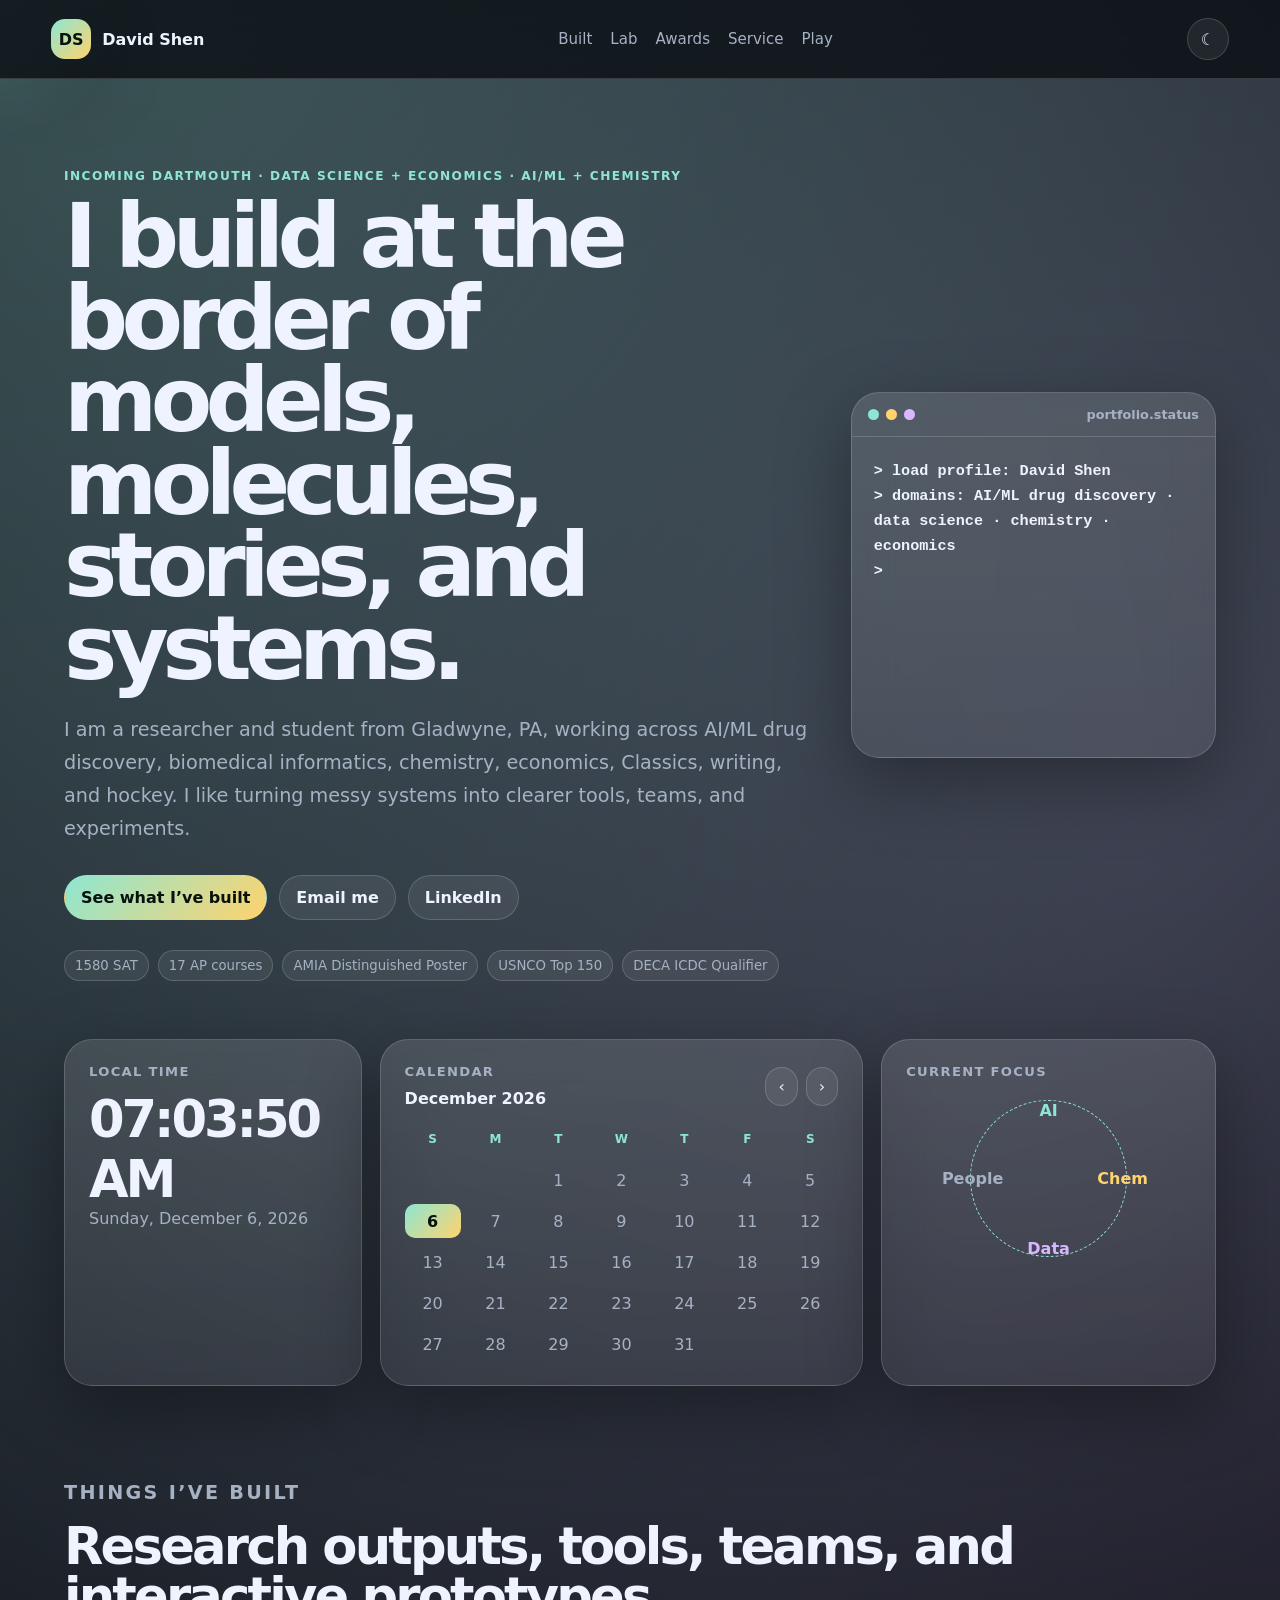
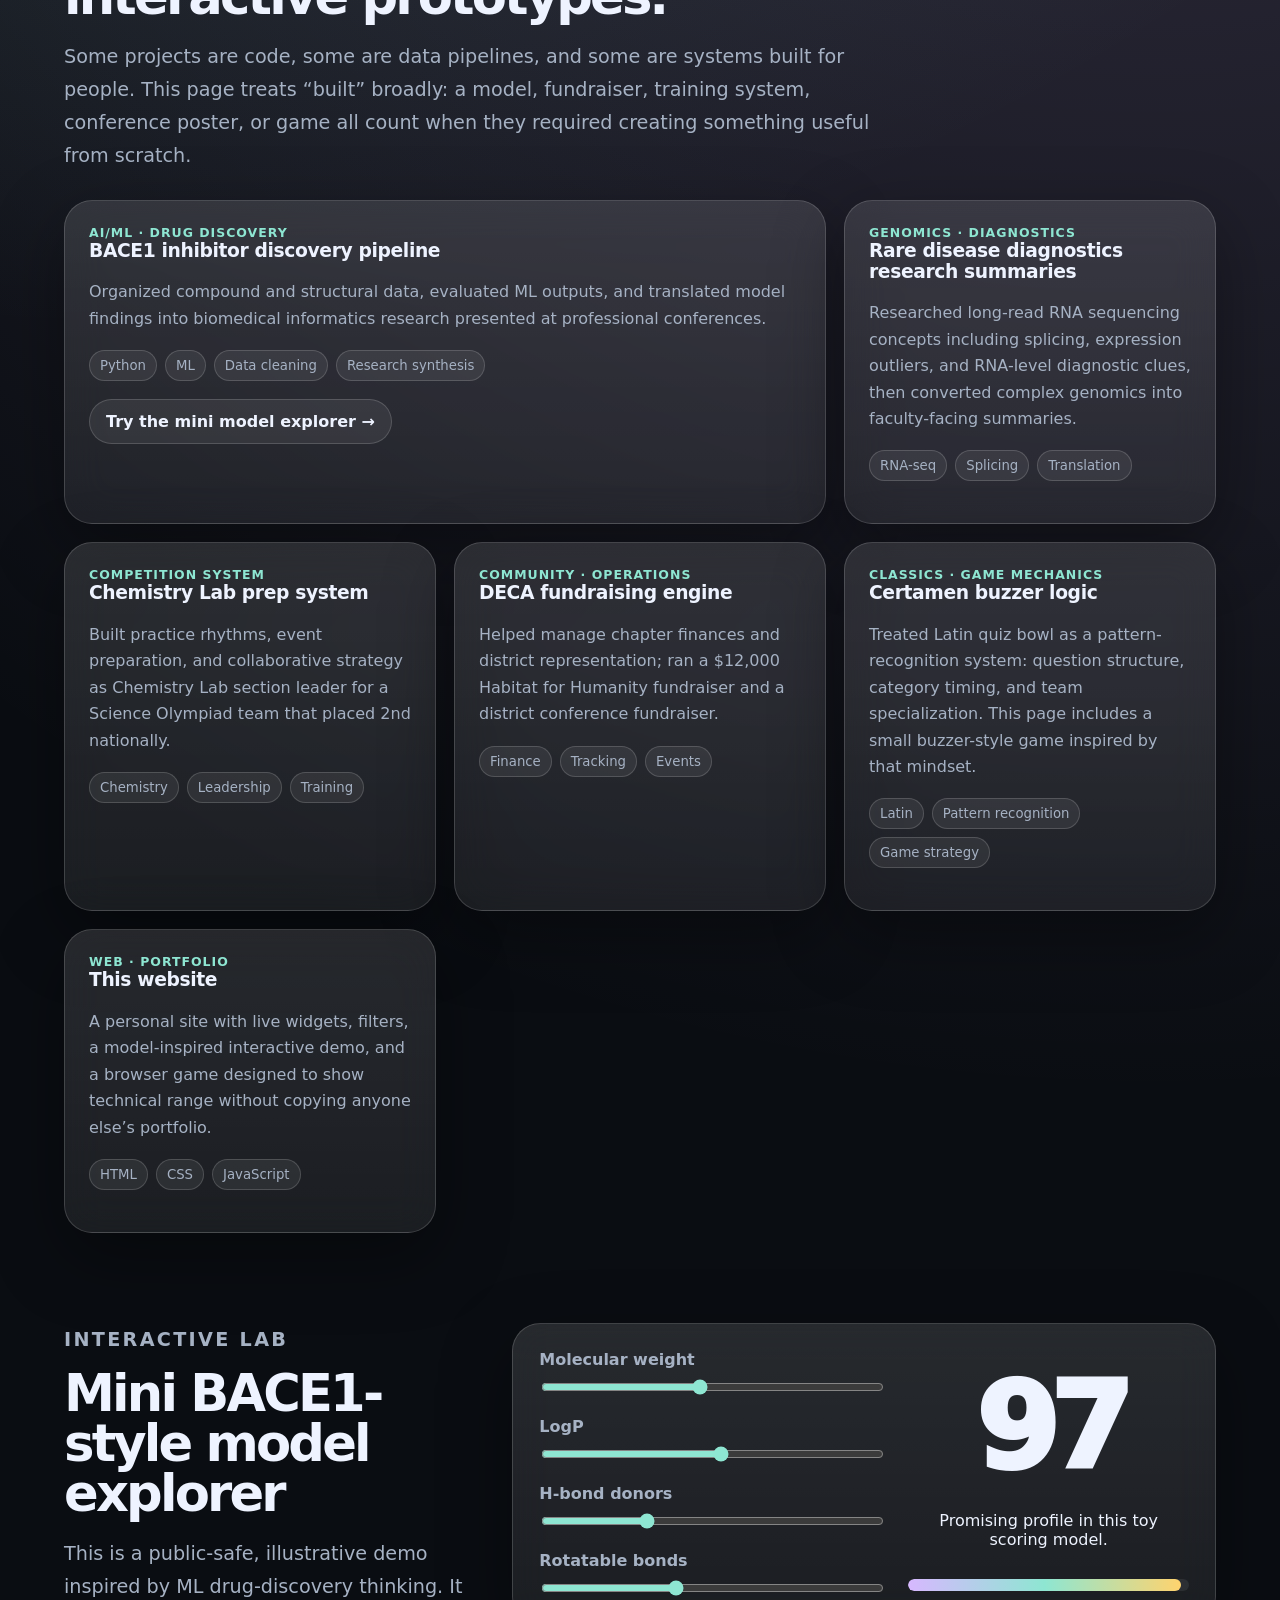
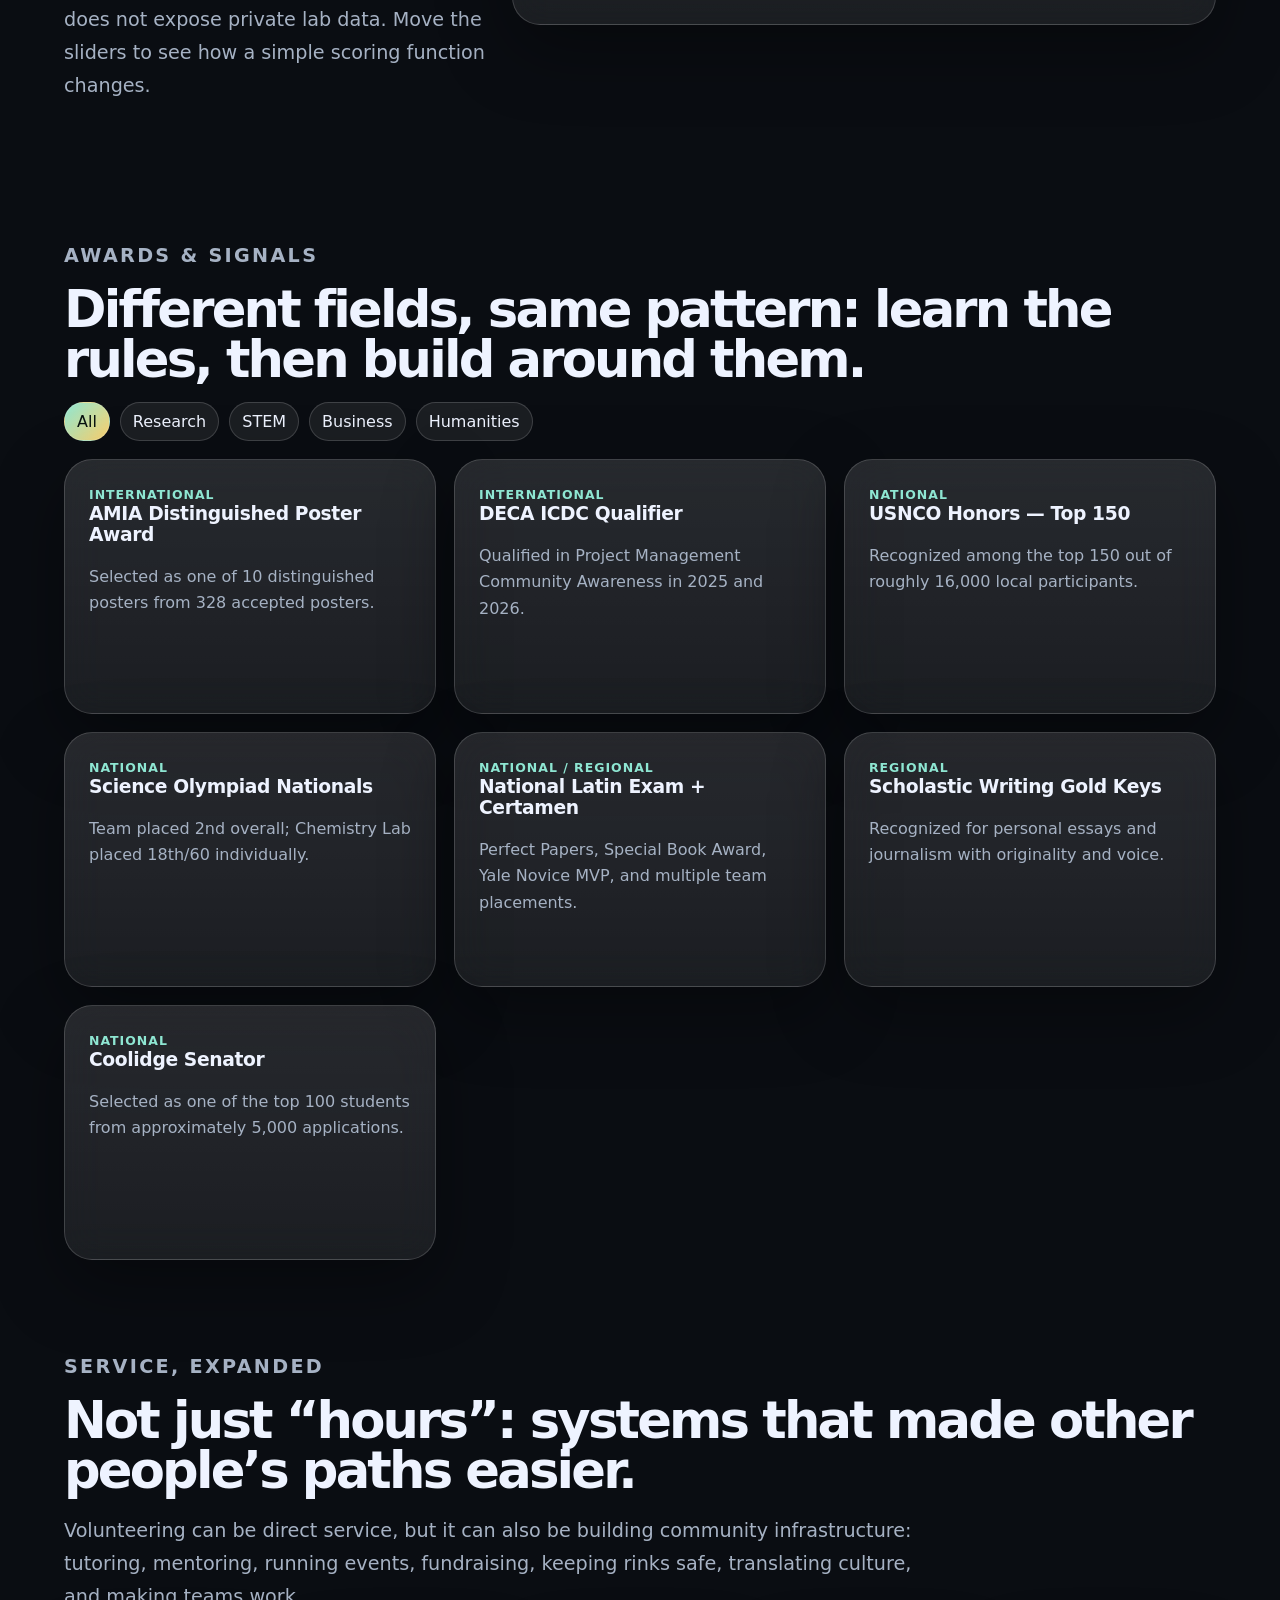
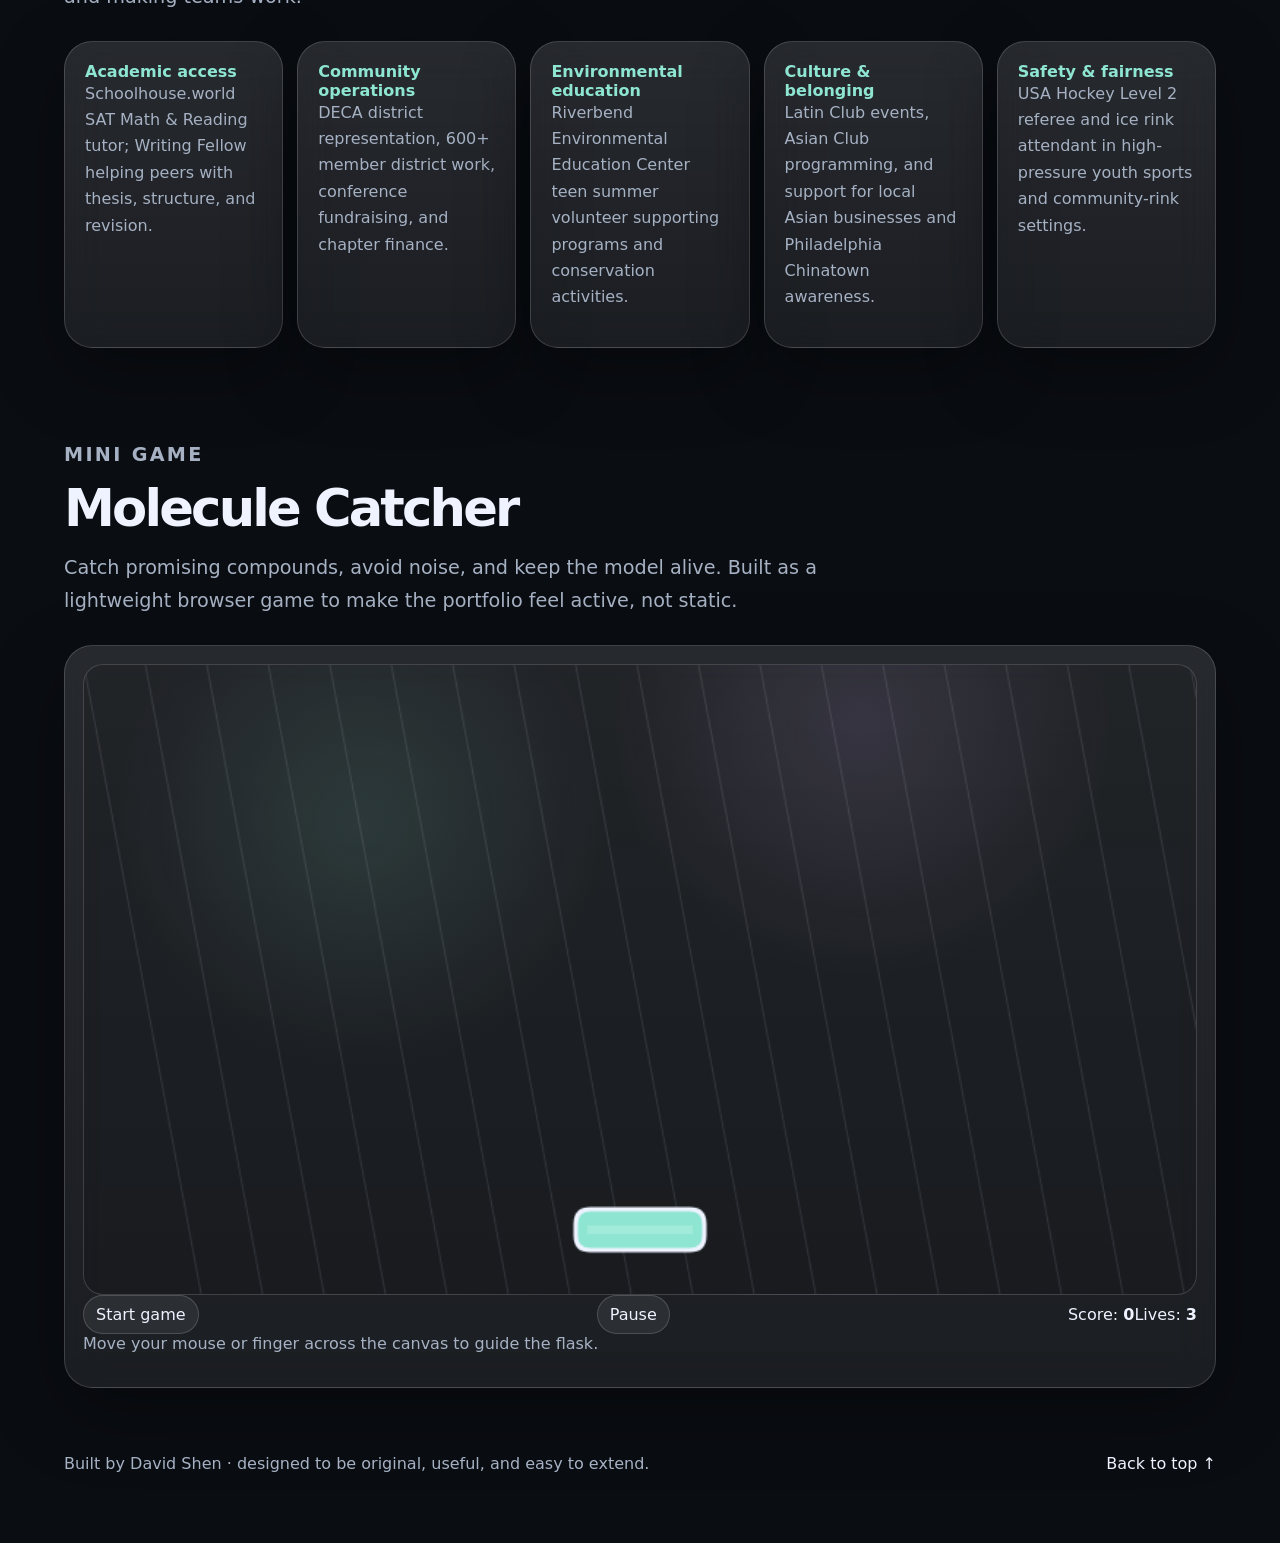
==== index.html @ d7d52bf0 "Add files via upload" ====
<!doctype html>
<html lang="en">
<head>
  <meta charset="utf-8" />
  <meta name="viewport" content="width=device-width, initial-scale=1" />
  <title>David Shen — Portfolio</title>
  <meta name="description" content="David Shen portfolio: AI/ML research, data science, economics, chemistry, Classics, service, and interactive coding demos." />
  <link rel="stylesheet" href="styles.css" />
</head>
<body>
  <div class="cursor-glow" aria-hidden="true"></div>
  <header class="site-header">
    <a class="brand" href="#top"><span class="brand-mark">DS</span><span>David Shen</span></a>
    <nav class="nav"><a href="#built">Built</a><a href="#lab">Lab</a><a href="#awards">Awards</a><a href="#service">Service</a><a href="#play">Play</a></nav>
    <button class="theme-toggle" type="button" aria-label="Toggle theme">☾</button>
  </header>

  <main id="top">
    <section class="hero">
      <div>
        <p class="eyebrow">Incoming Dartmouth · Data Science + Economics · AI/ML + Chemistry</p>
        <h1>I build at the border of models, molecules, stories, and systems.</h1>
        <p class="lede">I am a researcher and student from Gladwyne, PA, working across AI/ML drug discovery, biomedical informatics, chemistry, economics, Classics, writing, and hockey. I like turning messy systems into clearer tools, teams, and experiments.</p>
        <div class="hero-actions"><a class="button primary" href="#built">See what I’ve built</a><a class="button" href="mailto:david.k.shen.30@dartmouth.edu">Email me</a><a class="button" href="https://www.linkedin.com/in/david-shen-7abb48238/" target="_blank" rel="noreferrer">LinkedIn</a></div>
        <div class="signal-strip"><span>1580 SAT</span><span>17 AP courses</span><span>AMIA Distinguished Poster</span><span>USNCO Top 150</span><span>DECA ICDC Qualifier</span></div>
      </div>
      <aside class="command-card"><div class="terminal-top"><span></span><span></span><span></span><strong>portfolio.status</strong></div><pre id="terminalText"></pre></aside>
    </section>

    <section class="dashboard">
      <article class="widget"><div class="widget-label">Local time</div><div id="clock" class="clock">--:--:--</div><div id="dateLine" class="muted"></div></article>
      <article class="widget"><div class="widget-header"><div><div class="widget-label">Calendar</div><strong id="calendarMonth">Month</strong></div><div class="calendar-controls"><button type="button" id="prevMonth">‹</button><button type="button" id="nextMonth">›</button></div></div><div class="calendar-grid" id="calendarGrid"></div></article>
      <article class="widget"><div class="widget-label">Current focus</div><div class="focus-ring"><span>AI</span><span>Chem</span><span>Data</span><span>People</span></div></article>
    </section>

    <section id="built" class="section">
      <div class="section-heading"><p class="eyebrow">Things I’ve built</p><h2>Research outputs, tools, teams, and interactive prototypes.</h2><p>Some projects are code, some are data pipelines, and some are systems built for people. This page treats “built” broadly: a model, fundraiser, training system, conference poster, or game all count when they required creating something useful from scratch.</p></div>
      <div class="project-grid">
        <article class="project-card featured"><div class="project-type">AI/ML · Drug discovery</div><h3>BACE1 inhibitor discovery pipeline</h3><p>Organized compound and structural data, evaluated ML outputs, and translated model findings into biomedical informatics research presented at professional conferences.</p><div class="chips"><span>Python</span><span>ML</span><span>Data cleaning</span><span>Research synthesis</span></div><a href="#lab" class="card-link">Try the mini model explorer →</a></article>
        <article class="project-card"><div class="project-type">Genomics · Diagnostics</div><h3>Rare disease diagnostics research summaries</h3><p>Researched long-read RNA sequencing concepts including splicing, expression outliers, and RNA-level diagnostic clues, then converted complex genomics into faculty-facing summaries.</p><div class="chips"><span>RNA-seq</span><span>Splicing</span><span>Translation</span></div></article>
        <article class="project-card"><div class="project-type">Competition system</div><h3>Chemistry Lab prep system</h3><p>Built practice rhythms, event preparation, and collaborative strategy as Chemistry Lab section leader for a Science Olympiad team that placed 2nd nationally.</p><div class="chips"><span>Chemistry</span><span>Leadership</span><span>Training</span></div></article>
        <article class="project-card"><div class="project-type">Community · Operations</div><h3>DECA fundraising engine</h3><p>Helped manage chapter finances and district representation; ran a $12,000 Habitat for Humanity fundraiser and a district conference fundraiser.</p><div class="chips"><span>Finance</span><span>Tracking</span><span>Events</span></div></article>
        <article class="project-card"><div class="project-type">Classics · Game mechanics</div><h3>Certamen buzzer logic</h3><p>Treated Latin quiz bowl as a pattern-recognition system: question structure, category timing, and team specialization. This page includes a small buzzer-style game inspired by that mindset.</p><div class="chips"><span>Latin</span><span>Pattern recognition</span><span>Game strategy</span></div></article>
        <article class="project-card"><div class="project-type">Web · Portfolio</div><h3>This website</h3><p>A personal site with live widgets, filters, a model-inspired interactive demo, and a browser game designed to show technical range without copying anyone else’s portfolio.</p><div class="chips"><span>HTML</span><span>CSS</span><span>JavaScript</span></div></article>
      </div>
    </section>

    <section id="lab" class="section split">
      <div class="section-heading"><p class="eyebrow">Interactive lab</p><h2>Mini BACE1-style model explorer</h2><p>This is a public-safe, illustrative demo inspired by ML drug-discovery thinking. It does not expose private lab data. Move the sliders to see how a simple scoring function changes.</p></div>
      <div class="lab-card"><div class="sliders"><label>Molecular weight <input type="range" id="mw" min="200" max="700" value="430" /></label><label>LogP <input type="range" id="logp" min="-1" max="7" step="0.1" value="3.2" /></label><label>H-bond donors <input type="range" id="hbd" min="0" max="10" value="3" /></label><label>Rotatable bonds <input type="range" id="rot" min="0" max="18" value="7" /></label></div><div class="score-panel"><div class="score" id="drugScore">0</div><p id="scoreText">Adjust the sliders.</p><div class="bar"><span id="scoreBar"></span></div></div></div>
    </section>

    <section id="awards" class="section">
      <div class="section-heading compact"><p class="eyebrow">Awards & signals</p><h2>Different fields, same pattern: learn the rules, then build around them.</h2></div>
      <div class="filter-row"><button class="filter active" data-filter="all" type="button">All</button><button class="filter" data-filter="research" type="button">Research</button><button class="filter" data-filter="stem" type="button">STEM</button><button class="filter" data-filter="business" type="button">Business</button><button class="filter" data-filter="humanities" type="button">Humanities</button></div>
      <div class="award-grid" id="awardGrid">
        <article class="award" data-category="research"><span>International</span><h3>AMIA Distinguished Poster Award</h3><p>Selected as one of 10 distinguished posters from 328 accepted posters.</p></article>
        <article class="award" data-category="business"><span>International</span><h3>DECA ICDC Qualifier</h3><p>Qualified in Project Management Community Awareness in 2025 and 2026.</p></article>
        <article class="award" data-category="stem"><span>National</span><h3>USNCO Honors — Top 150</h3><p>Recognized among the top 150 out of roughly 16,000 local participants.</p></article>
        <article class="award" data-category="stem"><span>National</span><h3>Science Olympiad Nationals</h3><p>Team placed 2nd overall; Chemistry Lab placed 18th/60 individually.</p></article>
        <article class="award" data-category="humanities"><span>National / Regional</span><h3>National Latin Exam + Certamen</h3><p>Perfect Papers, Special Book Award, Yale Novice MVP, and multiple team placements.</p></article>
        <article class="award" data-category="humanities"><span>Regional</span><h3>Scholastic Writing Gold Keys</h3><p>Recognized for personal essays and journalism with originality and voice.</p></article>
        <article class="award" data-category="stem"><span>National</span><h3>Coolidge Senator</h3><p>Selected as one of the top 100 students from approximately 5,000 applications.</p></article>
      </div>
    </section>

    <section id="service" class="section service-section"><div class="section-heading"><p class="eyebrow">Service, expanded</p><h2>Not just “hours”: systems that made other people’s paths easier.</h2><p>Volunteering can be direct service, but it can also be building community infrastructure: tutoring, mentoring, running events, fundraising, keeping rinks safe, translating culture, and making teams work.</p></div><div class="service-map"><article><strong>Academic access</strong><p>Schoolhouse.world SAT Math & Reading tutor; Writing Fellow helping peers with thesis, structure, and revision.</p></article><article><strong>Community operations</strong><p>DECA district representation, 600+ member district work, conference fundraising, and chapter finance.</p></article><article><strong>Environmental education</strong><p>Riverbend Environmental Education Center teen summer volunteer supporting programs and conservation activities.</p></article><article><strong>Culture & belonging</strong><p>Latin Club events, Asian Club programming, and support for local Asian businesses and Philadelphia Chinatown awareness.</p></article><article><strong>Safety & fairness</strong><p>USA Hockey Level 2 referee and ice rink attendant in high-pressure youth sports and community-rink settings.</p></article></div></section>

    <section id="play" class="section game-section"><div class="section-heading"><p class="eyebrow">Mini game</p><h2>Molecule Catcher</h2><p>Catch promising compounds, avoid noise, and keep the model alive. Built as a lightweight browser game to make the portfolio feel active, not static.</p></div><div class="game-shell"><canvas id="gameCanvas" width="760" height="430"></canvas><div class="game-controls"><button id="startGame" type="button">Start game</button><button id="pauseGame" type="button">Pause</button><div class="game-stats"><span>Score: <strong id="gameScore">0</strong></span><span>Lives: <strong id="gameLives">3</strong></span></div></div><p class="muted">Move your mouse or finger across the canvas to guide the flask.</p></div></section>
  </main>
  <footer class="footer"><p>Built by David Shen · designed to be original, useful, and easy to extend.</p><a href="#top">Back to top ↑</a></footer>
  <script src="script.js"></script>
</body>
</html>
---- styles.css ----
*{box-sizing:border-box}:root{--bg:#0a0d12;--panel:rgba(255,255,255,.07);--panel-strong:rgba(255,255,255,.12);--text:#eef3ff;--muted:#a6b2c4;--line:rgba(255,255,255,.16);--accent:#8ee6d2;--accent-2:#d7b8ff;--accent-3:#ffd36e;--shadow:0 24px 70px rgba(0,0,0,.35);--radius:28px}:root.light{--bg:#f7f4ee;--panel:rgba(255,255,255,.74);--panel-strong:rgba(255,255,255,.92);--text:#141820;--muted:#526071;--line:rgba(20,24,32,.14);--accent:#007f72;--accent-2:#7340a8;--accent-3:#b87800;--shadow:0 22px 55px rgba(20,24,32,.13)}html{scroll-behavior:smooth}body{margin:0;font-family:Inter,ui-sans-serif,system-ui,-apple-system,BlinkMacSystemFont,"Segoe UI",sans-serif;color:var(--text);background:radial-gradient(circle at 10% 0%,rgba(142,230,210,.28),transparent 30%),radial-gradient(circle at 90% 12%,rgba(215,184,255,.22),transparent 34%),linear-gradient(180deg,var(--bg),var(--bg));min-height:100vh}a{color:inherit}.cursor-glow{position:fixed;width:280px;height:280px;pointer-events:none;border-radius:50%;background:radial-gradient(circle,rgba(142,230,210,.12),transparent 70%);transform:translate(-50%,-50%);z-index:0}.site-header{position:sticky;top:0;z-index:10;display:flex;align-items:center;gap:24px;justify-content:space-between;padding:18px clamp(18px,4vw,56px);background:color-mix(in srgb,var(--bg) 78%,transparent);backdrop-filter:blur(18px);border-bottom:1px solid var(--line)}.brand{display:inline-flex;align-items:center;gap:11px;text-decoration:none;font-weight:800}.brand-mark{display:grid;place-items:center;width:40px;height:40px;border-radius:14px;color:#07110f;background:linear-gradient(135deg,var(--accent),var(--accent-3));box-shadow:var(--shadow)}.nav{display:flex;gap:18px;flex-wrap:wrap;color:var(--muted);font-size:.94rem}.nav a{text-decoration:none}.nav a:hover{color:var(--text)}.theme-toggle,button{font:inherit}.theme-toggle{border:1px solid var(--line);color:var(--text);background:var(--panel);border-radius:999px;width:42px;height:42px;cursor:pointer}main,.footer{position:relative;z-index:1}.hero{display:grid;grid-template-columns:minmax(0,1.35fr) minmax(300px,.65fr);gap:28px;padding:clamp(46px,7vw,96px) clamp(18px,5vw,80px) 30px;align-items:center}.eyebrow{margin:0 0 12px;color:var(--accent);text-transform:uppercase;letter-spacing:.12em;font-size:.76rem;font-weight:800}h1,h2,h3,p{margin-top:0}h1{font-size:clamp(2.7rem,7vw,6.6rem);line-height:.92;letter-spacing:-.075em;max-width:980px;margin-bottom:24px}h2{font-size:clamp(2rem,4vw,4.25rem);line-height:.98;letter-spacing:-.055em;margin-bottom:18px}h3{letter-spacing:-.02em}.lede,.section-heading p{color:var(--muted);font-size:clamp(1rem,1.5vw,1.22rem);line-height:1.72;max-width:850px}.hero-actions{display:flex;flex-wrap:wrap;gap:12px;margin:30px 0}.button,.card-link{display:inline-flex;align-items:center;justify-content:center;border:1px solid var(--line);background:var(--panel);color:var(--text);text-decoration:none;padding:12px 16px;border-radius:999px;font-weight:750;transition:transform .2s ease,background .2s ease}.button:hover,.card-link:hover,.filter:hover,.calendar-controls button:hover,.game-controls button:hover{transform:translateY(-2px);background:var(--panel-strong)}.button.primary{color:#07110f;border-color:transparent;background:linear-gradient(135deg,var(--accent),var(--accent-3))}.signal-strip{display:flex;flex-wrap:wrap;gap:9px}.signal-strip span,.chips span{border:1px solid var(--line);background:var(--panel);color:var(--muted);padding:7px 10px;border-radius:999px;font-size:.83rem}.command-card,.widget,.project-card,.lab-card,.award,.service-map article,.game-shell{border:1px solid var(--line);background:linear-gradient(180deg,var(--panel-strong),var(--panel));box-shadow:var(--shadow);backdrop-filter:blur(20px);border-radius:var(--radius)}.command-card{overflow:hidden}.terminal-top{display:flex;align-items:center;gap:7px;padding:14px 16px;border-bottom:1px solid var(--line);color:var(--muted)}.terminal-top span{display:inline-block;width:11px;height:11px;border-radius:50%;background:var(--accent)}.terminal-top span:nth-child(2){background:var(--accent-3)}.terminal-top span:nth-child(3){background:var(--accent-2)}.terminal-top strong{margin-left:auto;font-size:.8rem}#terminalText{min-height:320px;margin:0;padding:22px;white-space:pre-wrap;color:var(--text);font:600 .95rem/1.65 ui-monospace,SFMono-Regular,Menlo,Monaco,Consolas,monospace}.dashboard,.section{padding:28px clamp(18px,5vw,80px)}.dashboard{display:grid;grid-template-columns:.8fr 1.3fr .9fr;gap:18px}.widget{padding:24px}.widget-label{color:var(--muted);font-size:.82rem;text-transform:uppercase;letter-spacing:.1em;font-weight:800;margin-bottom:10px}.clock{font-size:clamp(2rem,4vw,4rem);letter-spacing:-.06em;font-weight:900}.muted{color:var(--muted)}.widget-header,.game-controls{display:flex;align-items:center;justify-content:space-between;gap:16px}.calendar-controls{display:flex;gap:8px}.calendar-controls button,.filter,.game-controls button{border:1px solid var(--line);background:var(--panel);color:var(--text);cursor:pointer;border-radius:999px;padding:9px 12px;transition:transform .2s ease,background .2s ease}.calendar-grid{margin-top:14px;display:grid;grid-template-columns:repeat(7,1fr);gap:7px}.calendar-grid div{min-height:34px;border-radius:10px;display:grid;place-items:center;color:var(--muted)}.calendar-grid .dow{color:var(--accent);font-weight:800;font-size:.75rem}.calendar-grid .today{color:#07110f;background:linear-gradient(135deg,var(--accent),var(--accent-3));font-weight:900}.focus-ring{display:grid;place-items:center;min-height:178px;position:relative;isolation:isolate}.focus-ring:before{content:"";position:absolute;width:155px;height:155px;border-radius:50%;border:1px dashed var(--accent);animation:spin 18s linear infinite}.focus-ring span{position:absolute;font-weight:900}.focus-ring span:nth-child(1){transform:translateY(-68px);color:var(--accent)}.focus-ring span:nth-child(2){transform:translateX(74px);color:var(--accent-3)}.focus-ring span:nth-child(3){transform:translateY(70px);color:var(--accent-2)}.focus-ring span:nth-child(4){transform:translateX(-76px);color:var(--muted)}@keyframes spin{to{transform:rotate(360deg)}}.section{margin-top:34px}.section-heading{margin-bottom:28px}.section-heading.compact{margin-bottom:18px}.project-grid,.award-grid{display:grid;grid-template-columns:repeat(3,minmax(0,1fr));gap:18px}.project-card,.award{padding:24px;min-height:255px}.project-card.featured{grid-column:span 2}.project-type,.award span{color:var(--accent);font-weight:850;font-size:.78rem;letter-spacing:.08em;text-transform:uppercase}.project-card p,.award p,.service-map p{color:var(--muted);line-height:1.65}.chips{display:flex;gap:8px;flex-wrap:wrap;margin:18px 0}.split{display:grid;grid-template-columns:.75fr 1.25fr;gap:26px;align-items:start}.lab-card{padding:26px;display:grid;grid-template-columns:1.1fr .9fr;gap:26px}.sliders{display:grid;gap:20px}.sliders label{color:var(--muted);display:grid;gap:8px;font-weight:700}input[type=range]{width:100%;accent-color:var(--accent)}.score-panel{display:grid;align-content:center;gap:14px;text-align:center}.score{font-size:clamp(4rem,10vw,7.5rem);font-weight:950;letter-spacing:-.08em}.bar{height:12px;border-radius:999px;background:var(--panel);overflow:hidden}.bar span{display:block;height:100%;width:0;border-radius:inherit;background:linear-gradient(90deg,var(--accent-2),var(--accent),var(--accent-3));transition:width .3s ease}.filter-row{display:flex;flex-wrap:wrap;gap:10px;margin-bottom:18px}.filter.active{color:#07110f;background:linear-gradient(135deg,var(--accent),var(--accent-3))}.service-map{display:grid;grid-template-columns:repeat(5,minmax(0,1fr));gap:14px}.service-map article{padding:20px}.service-map strong{color:var(--accent)}.game-shell{padding:18px;overflow:hidden}canvas{width:100%;max-width:100%;background:radial-gradient(circle at 25% 25%,rgba(142,230,210,.12),transparent 26%),radial-gradient(circle at 70% 10%,rgba(215,184,255,.12),transparent 26%),rgba(0,0,0,.13);border:1px solid var(--line);border-radius:20px;display:block}.footer{display:flex;justify-content:space-between;gap:20px;padding:38px clamp(18px,5vw,80px) 54px;color:var(--muted)}.footer a{color:var(--text);text-decoration:none}@media (max-width:980px){.hero,.dashboard,.split,.lab-card{grid-template-columns:1fr}.project-grid,.award-grid,.service-map{grid-template-columns:repeat(2,minmax(0,1fr))}.project-card.featured{grid-column:span 1}}@media (max-width:680px){.site-header{align-items:flex-start;flex-direction:column}.nav{gap:12px}.project-grid,.award-grid,.service-map{grid-template-columns:1fr}.footer{flex-direction:column}}
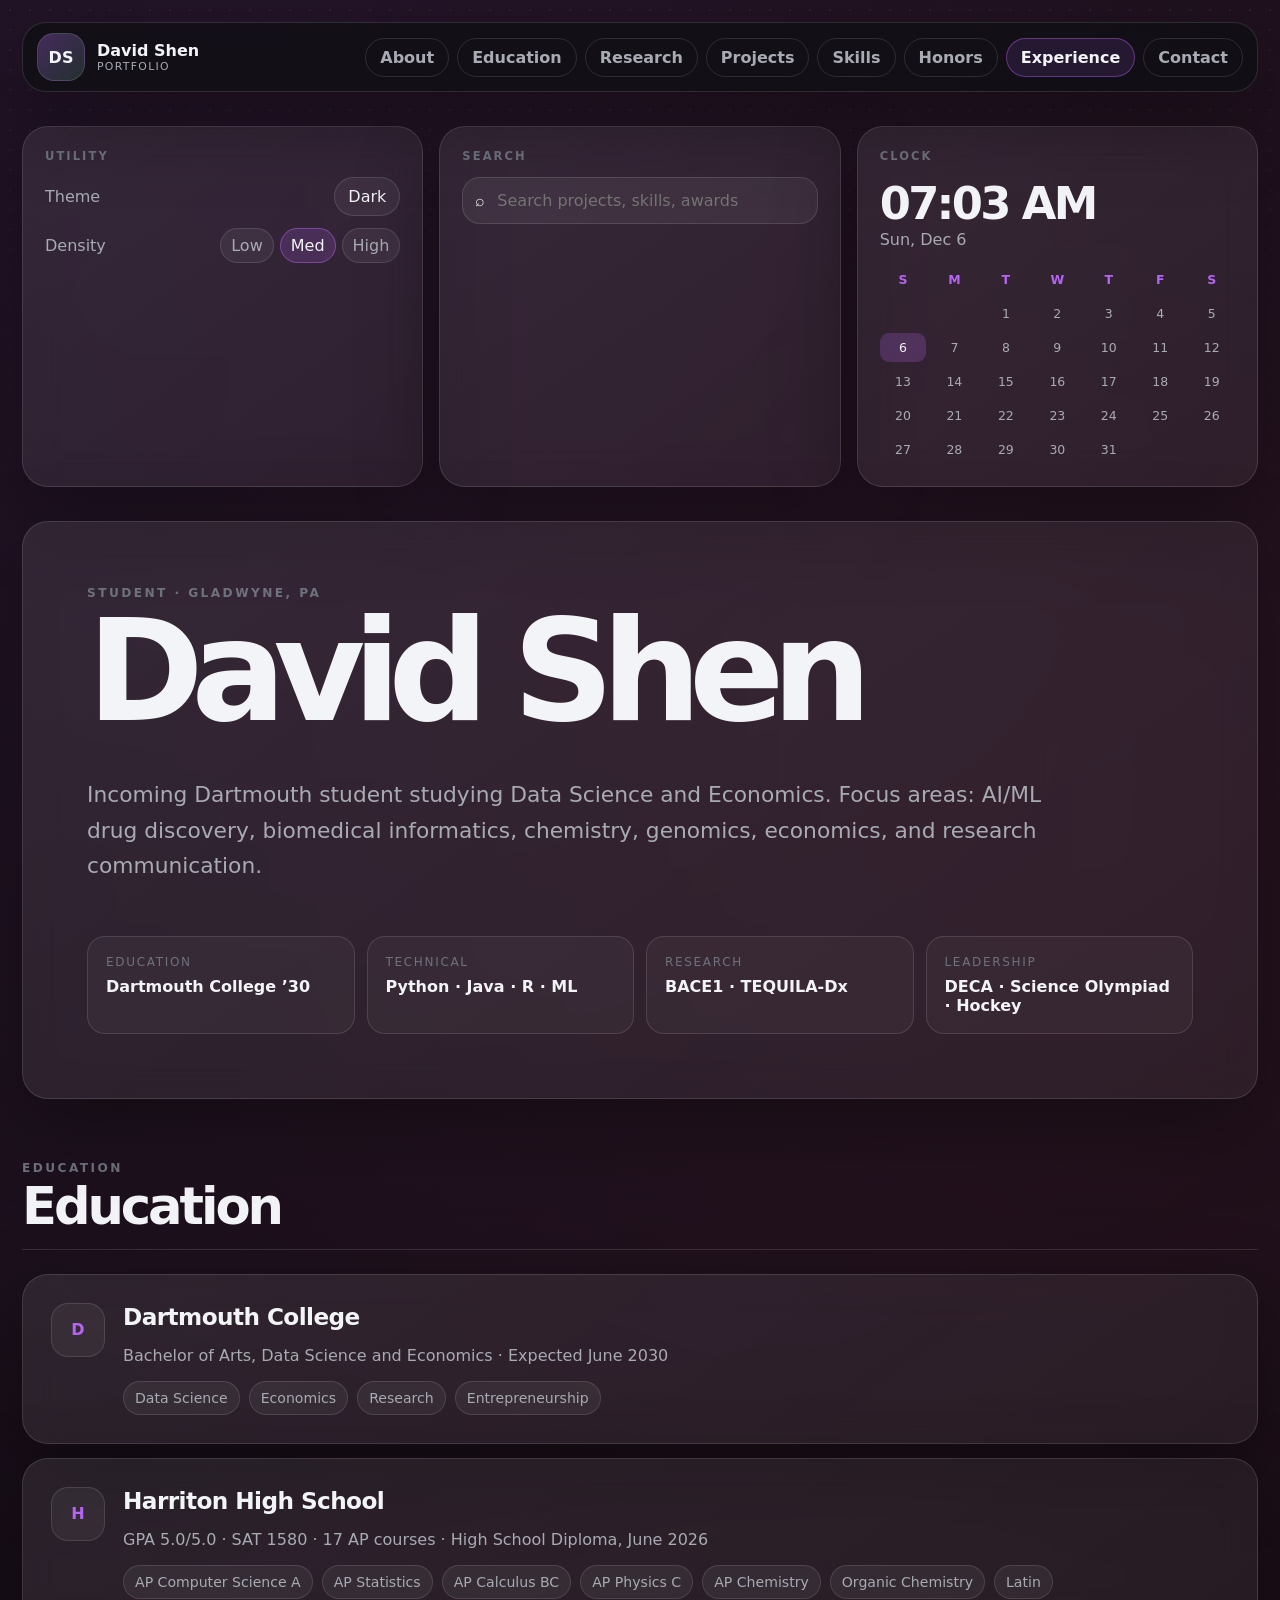
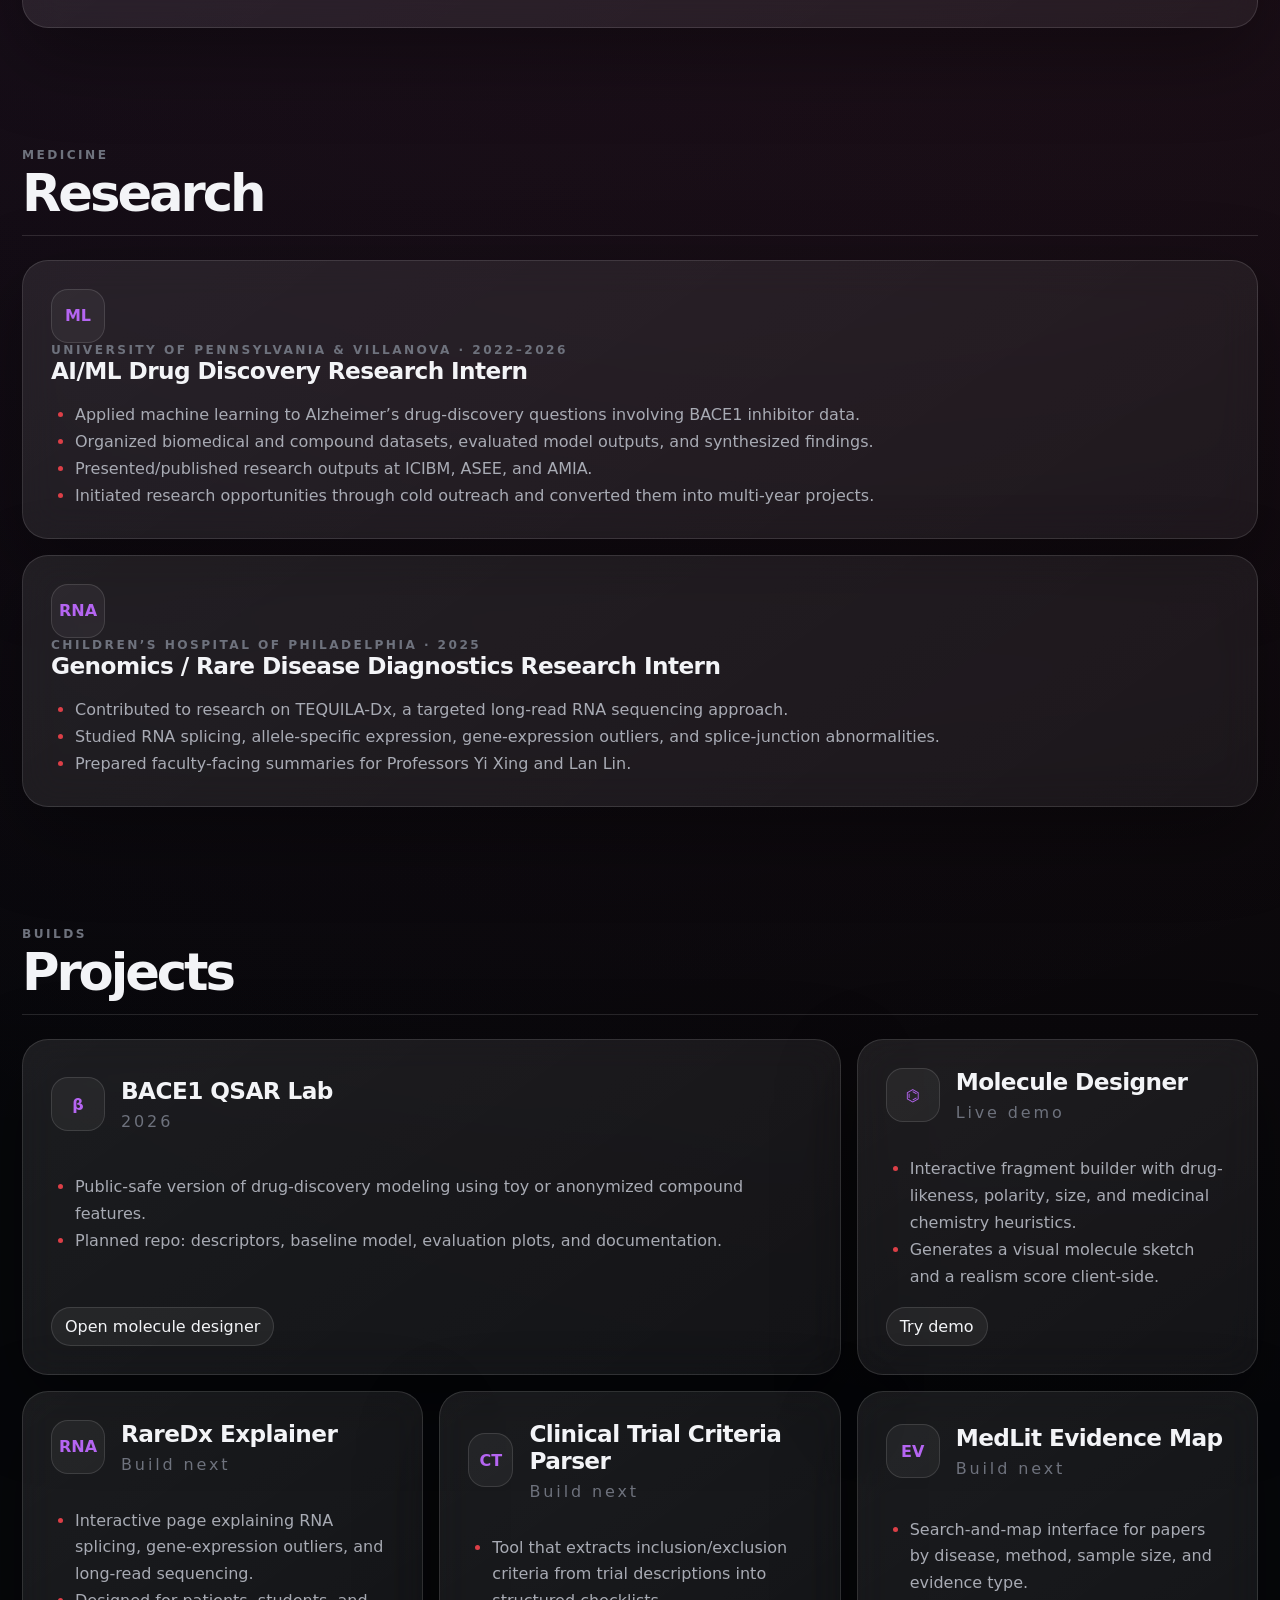
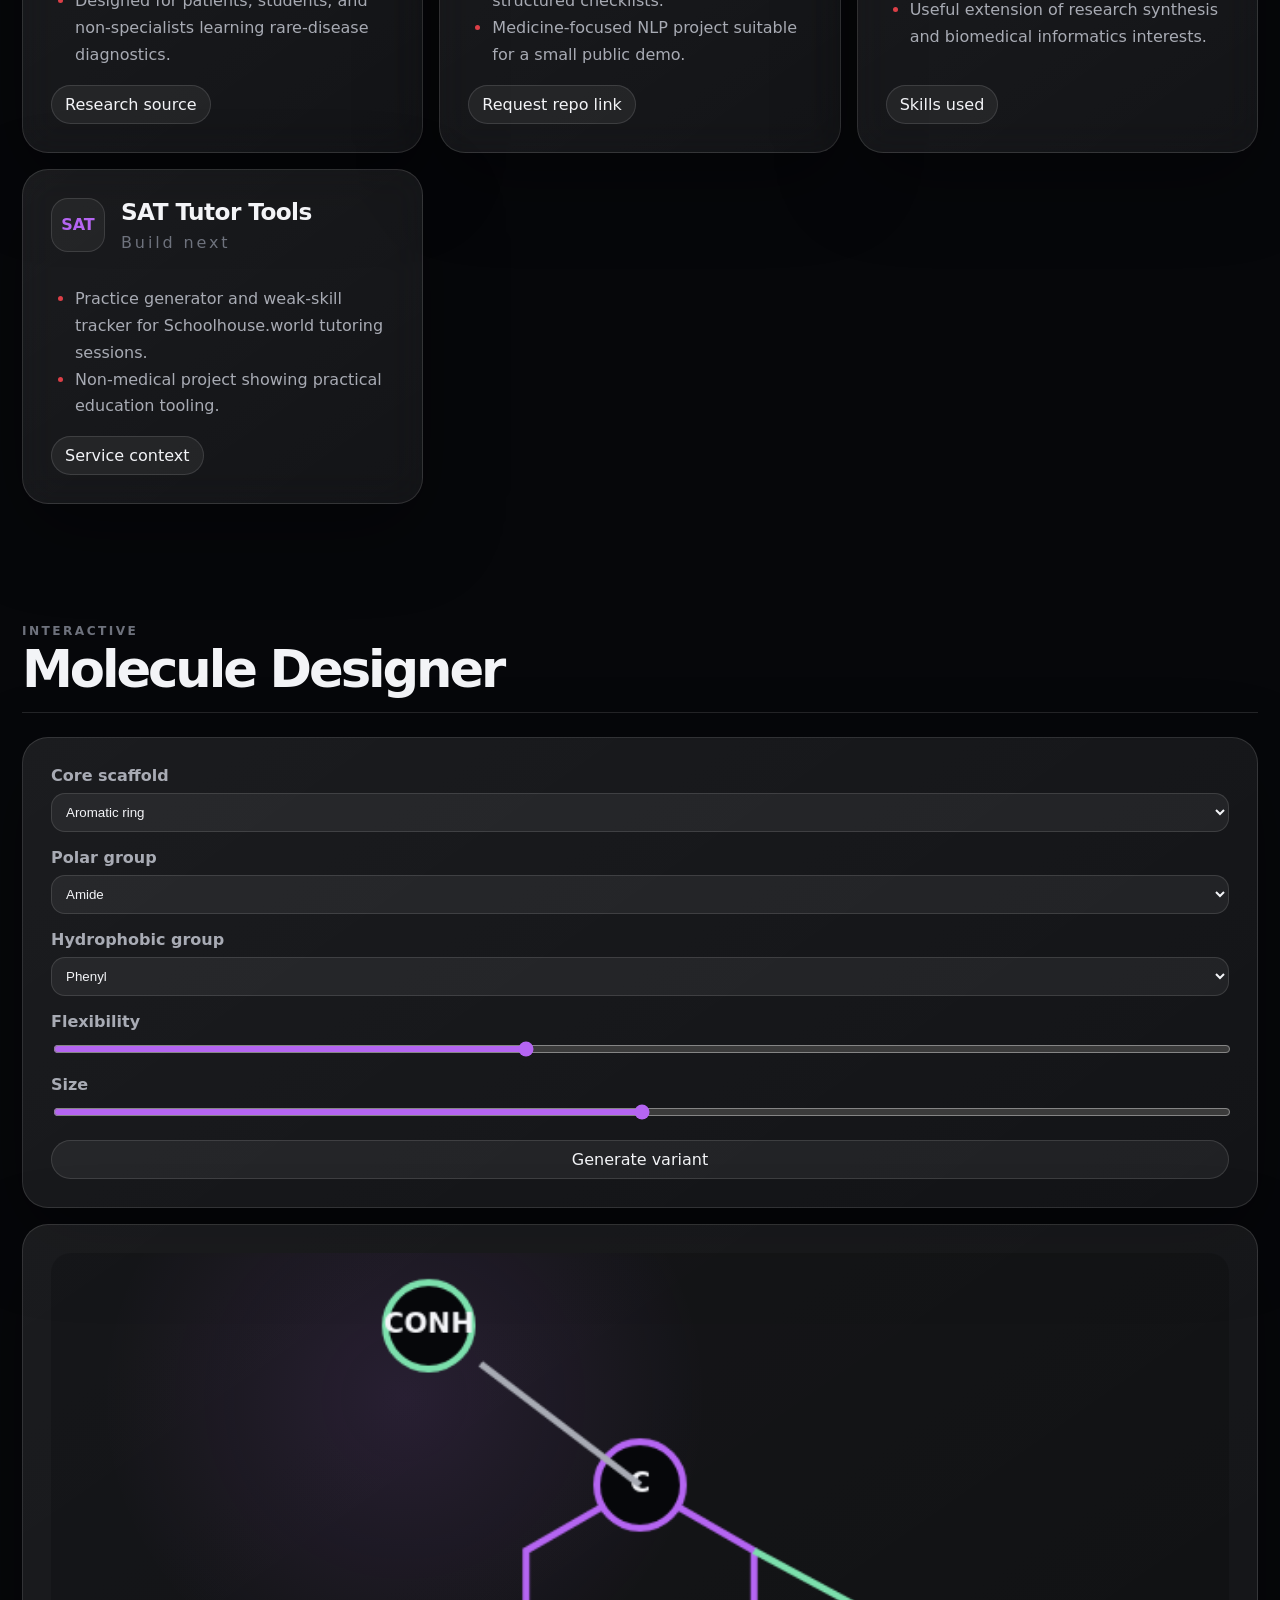
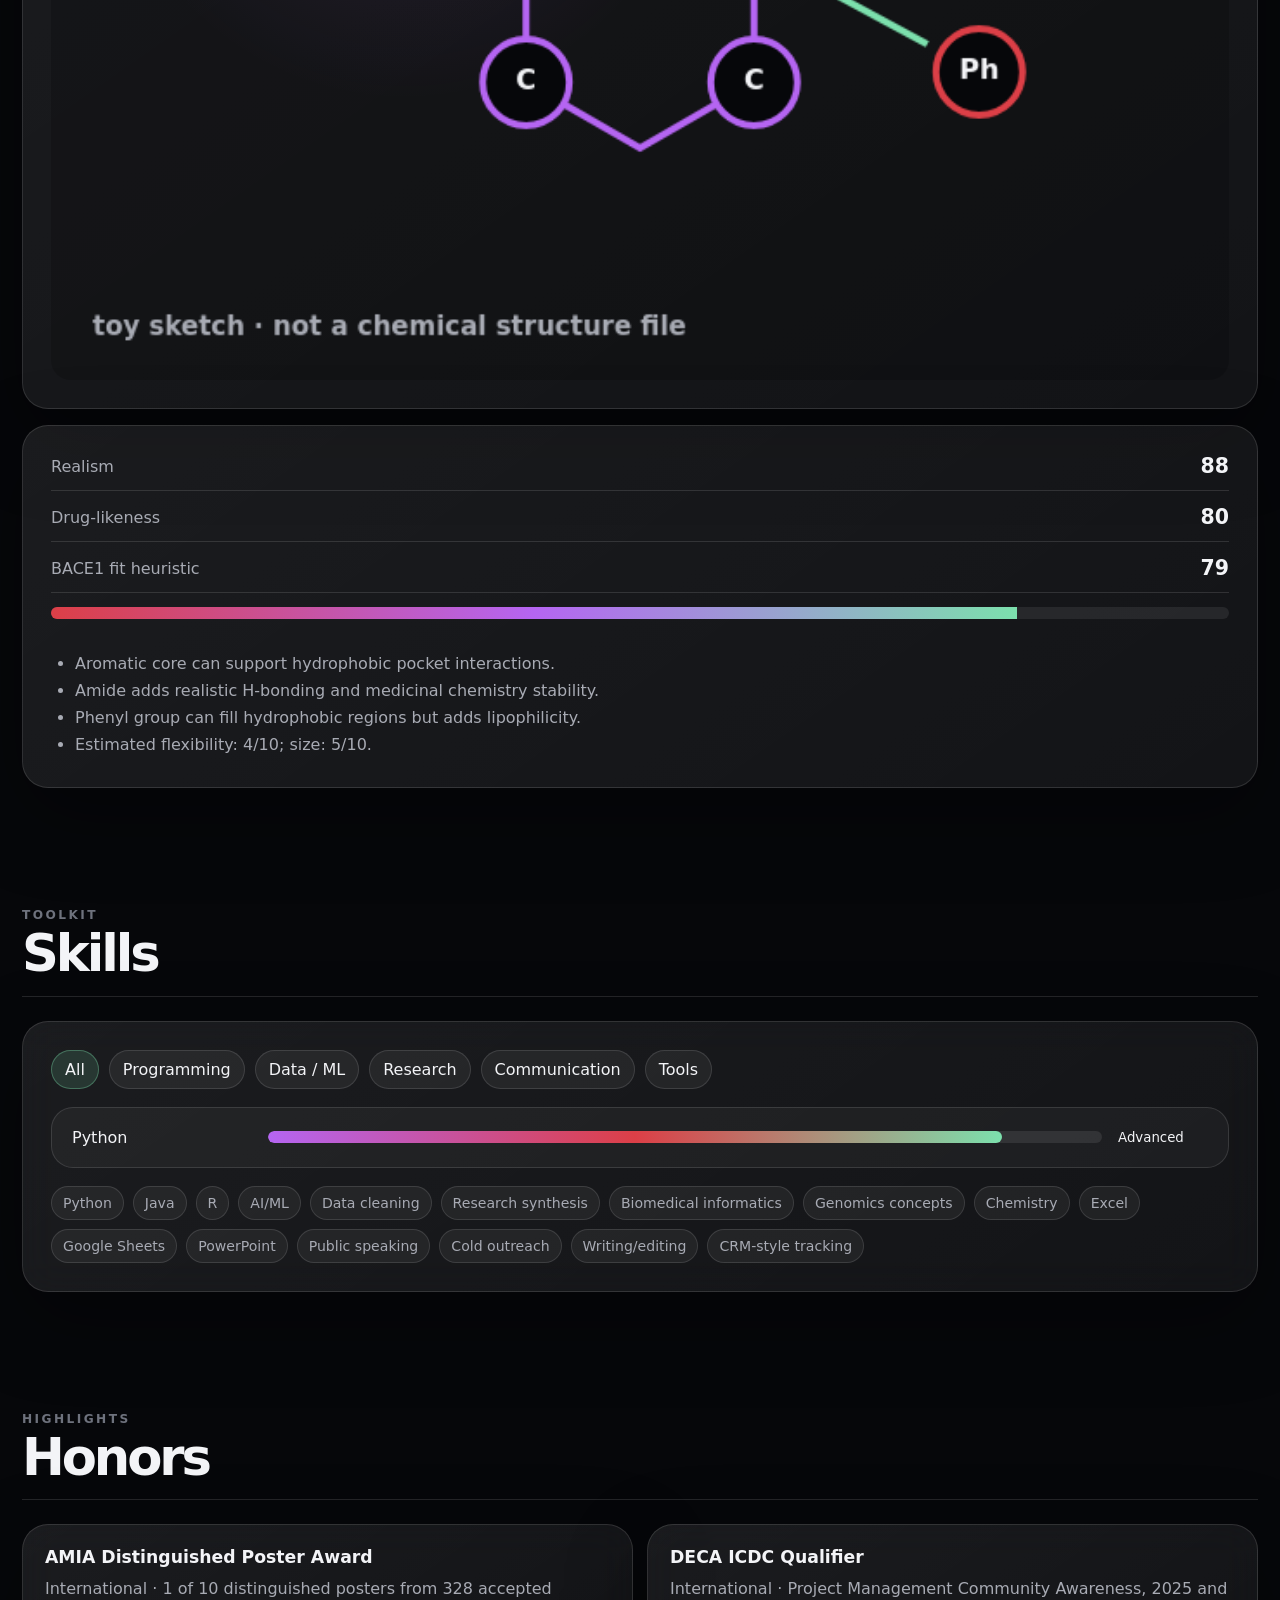
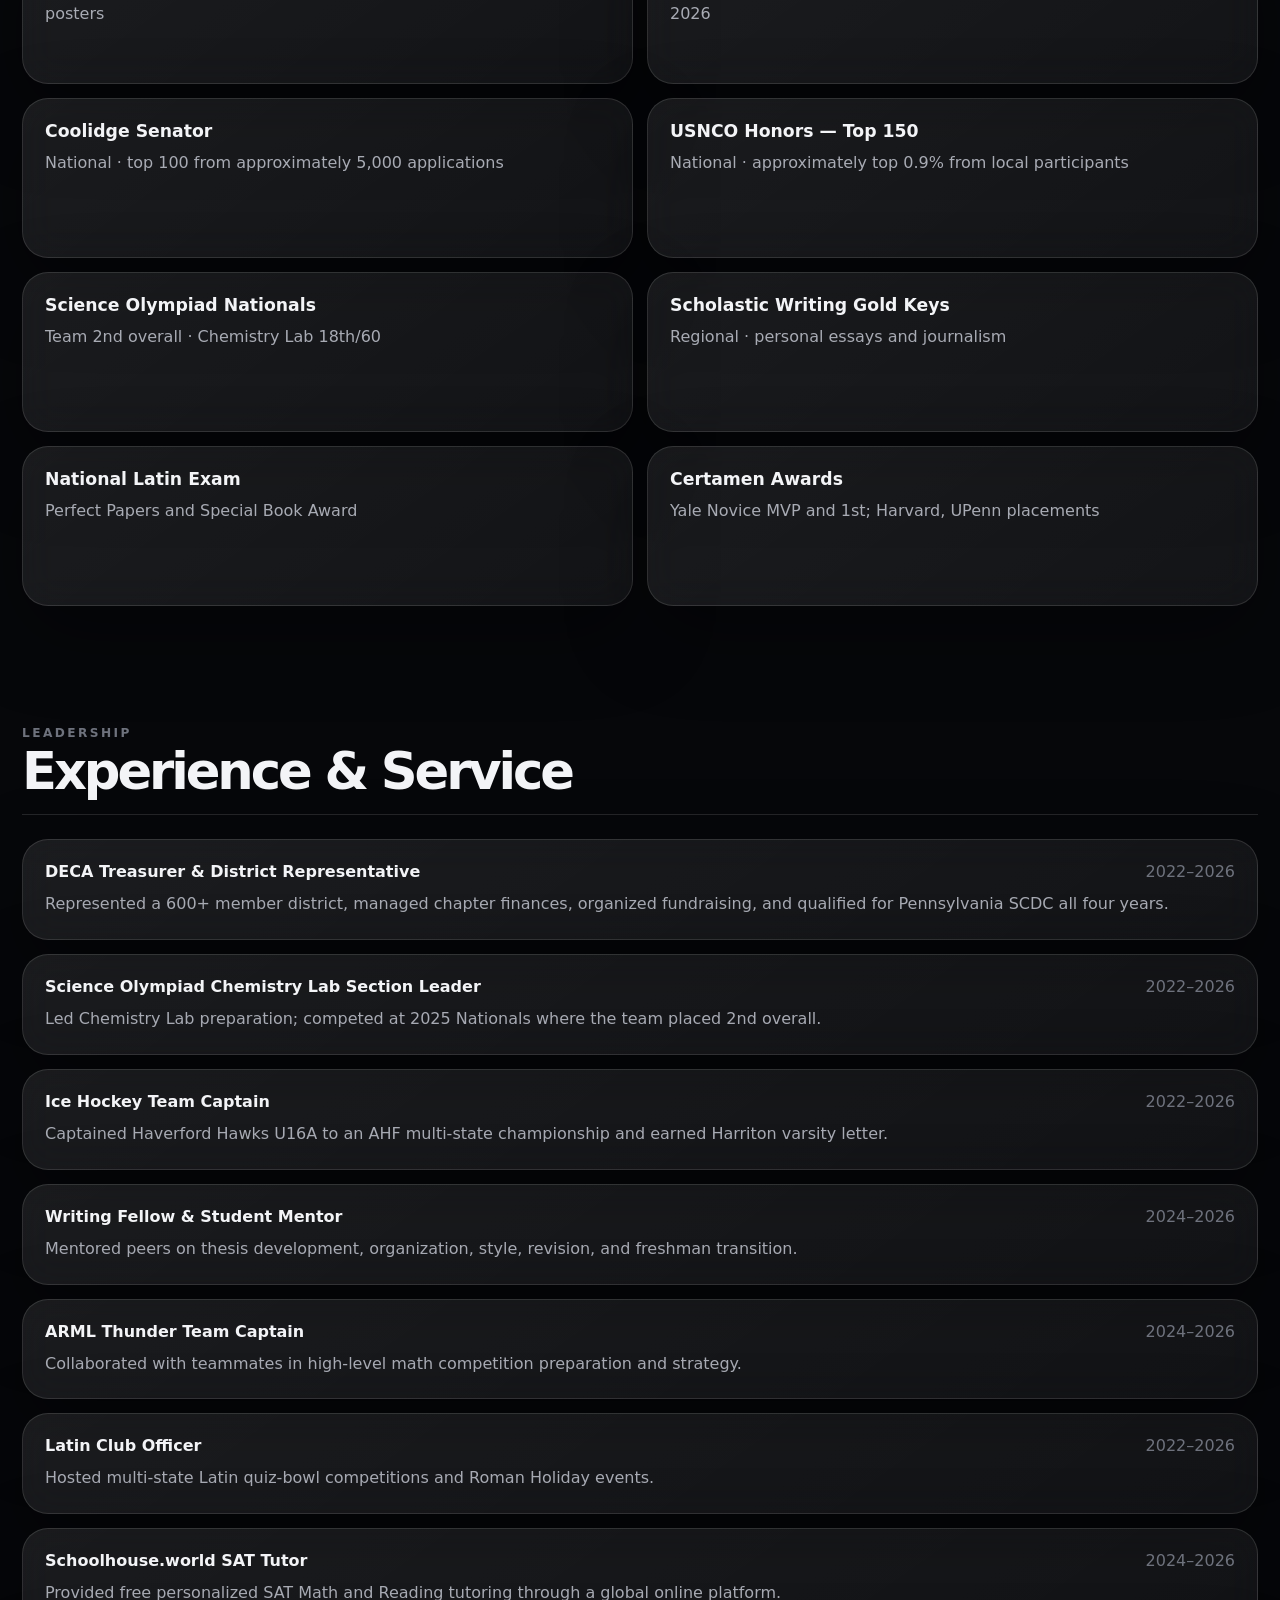
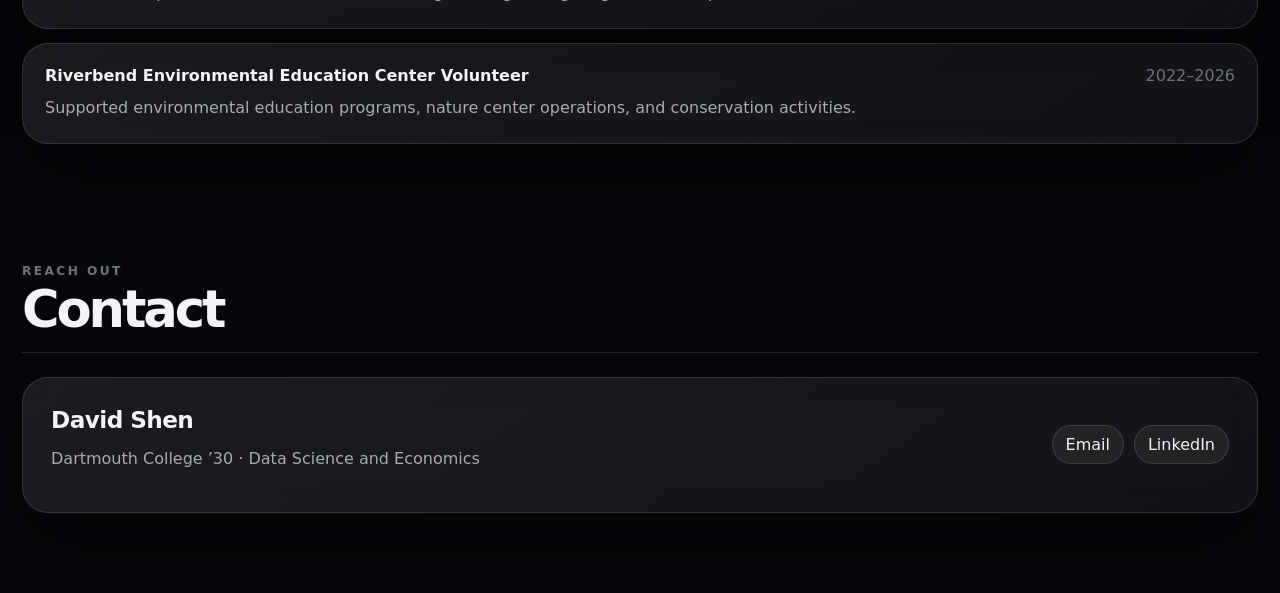
==== commit 57df5d8a: "Add files via upload" ====
--- a/index.html
+++ b/index.html
@@ -1,74 +1,276 @@
 <!doctype html>
-<html lang="en">
+<html lang="en" data-theme="dark" data-density="normal">
 <head>
   <meta charset="utf-8" />
   <meta name="viewport" content="width=device-width, initial-scale=1" />
-  <title>David Shen — Portfolio</title>
-  <meta name="description" content="David Shen portfolio: AI/ML research, data science, economics, chemistry, Classics, service, and interactive coding demos." />
+  <title>David Shen</title>
+  <meta name="description" content="David Shen — Dartmouth '30, Data Science and Economics, AI/ML drug discovery, biomedical informatics, chemistry, and research systems." />
   <link rel="stylesheet" href="styles.css" />
 </head>
 <body>
-  <div class="cursor-glow" aria-hidden="true"></div>
-  <header class="site-header">
-    <a class="brand" href="#top"><span class="brand-mark">DS</span><span>David Shen</span></a>
-    <nav class="nav"><a href="#built">Built</a><a href="#lab">Lab</a><a href="#awards">Awards</a><a href="#service">Service</a><a href="#play">Play</a></nav>
-    <button class="theme-toggle" type="button" aria-label="Toggle theme">☾</button>
-  </header>
-
-  <main id="top">
-    <section class="hero">
-      <div>
-        <p class="eyebrow">Incoming Dartmouth · Data Science + Economics · AI/ML + Chemistry</p>
-        <h1>I build at the border of models, molecules, stories, and systems.</h1>
-        <p class="lede">I am a researcher and student from Gladwyne, PA, working across AI/ML drug discovery, biomedical informatics, chemistry, economics, Classics, writing, and hockey. I like turning messy systems into clearer tools, teams, and experiments.</p>
-        <div class="hero-actions"><a class="button primary" href="#built">See what I’ve built</a><a class="button" href="mailto:david.k.shen.30@dartmouth.edu">Email me</a><a class="button" href="https://www.linkedin.com/in/david-shen-7abb48238/" target="_blank" rel="noreferrer">LinkedIn</a></div>
-        <div class="signal-strip"><span>1580 SAT</span><span>17 AP courses</span><span>AMIA Distinguished Poster</span><span>USNCO Top 150</span><span>DECA ICDC Qualifier</span></div>
-      </div>
-      <aside class="command-card"><div class="terminal-top"><span></span><span></span><span></span><strong>portfolio.status</strong></div><pre id="terminalText"></pre></aside>
-    </section>
-
-    <section class="dashboard">
-      <article class="widget"><div class="widget-label">Local time</div><div id="clock" class="clock">--:--:--</div><div id="dateLine" class="muted"></div></article>
-      <article class="widget"><div class="widget-header"><div><div class="widget-label">Calendar</div><strong id="calendarMonth">Month</strong></div><div class="calendar-controls"><button type="button" id="prevMonth">‹</button><button type="button" id="nextMonth">›</button></div></div><div class="calendar-grid" id="calendarGrid"></div></article>
-      <article class="widget"><div class="widget-label">Current focus</div><div class="focus-ring"><span>AI</span><span>Chem</span><span>Data</span><span>People</span></div></article>
-    </section>
-
-    <section id="built" class="section">
-      <div class="section-heading"><p class="eyebrow">Things I’ve built</p><h2>Research outputs, tools, teams, and interactive prototypes.</h2><p>Some projects are code, some are data pipelines, and some are systems built for people. This page treats “built” broadly: a model, fundraiser, training system, conference poster, or game all count when they required creating something useful from scratch.</p></div>
-      <div class="project-grid">
-        <article class="project-card featured"><div class="project-type">AI/ML · Drug discovery</div><h3>BACE1 inhibitor discovery pipeline</h3><p>Organized compound and structural data, evaluated ML outputs, and translated model findings into biomedical informatics research presented at professional conferences.</p><div class="chips"><span>Python</span><span>ML</span><span>Data cleaning</span><span>Research synthesis</span></div><a href="#lab" class="card-link">Try the mini model explorer →</a></article>
-        <article class="project-card"><div class="project-type">Genomics · Diagnostics</div><h3>Rare disease diagnostics research summaries</h3><p>Researched long-read RNA sequencing concepts including splicing, expression outliers, and RNA-level diagnostic clues, then converted complex genomics into faculty-facing summaries.</p><div class="chips"><span>RNA-seq</span><span>Splicing</span><span>Translation</span></div></article>
-        <article class="project-card"><div class="project-type">Competition system</div><h3>Chemistry Lab prep system</h3><p>Built practice rhythms, event preparation, and collaborative strategy as Chemistry Lab section leader for a Science Olympiad team that placed 2nd nationally.</p><div class="chips"><span>Chemistry</span><span>Leadership</span><span>Training</span></div></article>
-        <article class="project-card"><div class="project-type">Community · Operations</div><h3>DECA fundraising engine</h3><p>Helped manage chapter finances and district representation; ran a $12,000 Habitat for Humanity fundraiser and a district conference fundraiser.</p><div class="chips"><span>Finance</span><span>Tracking</span><span>Events</span></div></article>
-        <article class="project-card"><div class="project-type">Classics · Game mechanics</div><h3>Certamen buzzer logic</h3><p>Treated Latin quiz bowl as a pattern-recognition system: question structure, category timing, and team specialization. This page includes a small buzzer-style game inspired by that mindset.</p><div class="chips"><span>Latin</span><span>Pattern recognition</span><span>Game strategy</span></div></article>
-        <article class="project-card"><div class="project-type">Web · Portfolio</div><h3>This website</h3><p>A personal site with live widgets, filters, a model-inspired interactive demo, and a browser game designed to show technical range without copying anyone else’s portfolio.</p><div class="chips"><span>HTML</span><span>CSS</span><span>JavaScript</span></div></article>
-      </div>
-    </section>
-
-    <section id="lab" class="section split">
-      <div class="section-heading"><p class="eyebrow">Interactive lab</p><h2>Mini BACE1-style model explorer</h2><p>This is a public-safe, illustrative demo inspired by ML drug-discovery thinking. It does not expose private lab data. Move the sliders to see how a simple scoring function changes.</p></div>
-      <div class="lab-card"><div class="sliders"><label>Molecular weight <input type="range" id="mw" min="200" max="700" value="430" /></label><label>LogP <input type="range" id="logp" min="-1" max="7" step="0.1" value="3.2" /></label><label>H-bond donors <input type="range" id="hbd" min="0" max="10" value="3" /></label><label>Rotatable bonds <input type="range" id="rot" min="0" max="18" value="7" /></label></div><div class="score-panel"><div class="score" id="drugScore">0</div><p id="scoreText">Adjust the sliders.</p><div class="bar"><span id="scoreBar"></span></div></div></div>
-    </section>
-
-    <section id="awards" class="section">
-      <div class="section-heading compact"><p class="eyebrow">Awards & signals</p><h2>Different fields, same pattern: learn the rules, then build around them.</h2></div>
-      <div class="filter-row"><button class="filter active" data-filter="all" type="button">All</button><button class="filter" data-filter="research" type="button">Research</button><button class="filter" data-filter="stem" type="button">STEM</button><button class="filter" data-filter="business" type="button">Business</button><button class="filter" data-filter="humanities" type="button">Humanities</button></div>
-      <div class="award-grid" id="awardGrid">
-        <article class="award" data-category="research"><span>International</span><h3>AMIA Distinguished Poster Award</h3><p>Selected as one of 10 distinguished posters from 328 accepted posters.</p></article>
-        <article class="award" data-category="business"><span>International</span><h3>DECA ICDC Qualifier</h3><p>Qualified in Project Management Community Awareness in 2025 and 2026.</p></article>
-        <article class="award" data-category="stem"><span>National</span><h3>USNCO Honors — Top 150</h3><p>Recognized among the top 150 out of roughly 16,000 local participants.</p></article>
-        <article class="award" data-category="stem"><span>National</span><h3>Science Olympiad Nationals</h3><p>Team placed 2nd overall; Chemistry Lab placed 18th/60 individually.</p></article>
-        <article class="award" data-category="humanities"><span>National / Regional</span><h3>National Latin Exam + Certamen</h3><p>Perfect Papers, Special Book Award, Yale Novice MVP, and multiple team placements.</p></article>
-        <article class="award" data-category="humanities"><span>Regional</span><h3>Scholastic Writing Gold Keys</h3><p>Recognized for personal essays and journalism with originality and voice.</p></article>
-        <article class="award" data-category="stem"><span>National</span><h3>Coolidge Senator</h3><p>Selected as one of the top 100 students from approximately 5,000 applications.</p></article>
-      </div>
-    </section>
-
-    <section id="service" class="section service-section"><div class="section-heading"><p class="eyebrow">Service, expanded</p><h2>Not just “hours”: systems that made other people’s paths easier.</h2><p>Volunteering can be direct service, but it can also be building community infrastructure: tutoring, mentoring, running events, fundraising, keeping rinks safe, translating culture, and making teams work.</p></div><div class="service-map"><article><strong>Academic access</strong><p>Schoolhouse.world SAT Math & Reading tutor; Writing Fellow helping peers with thesis, structure, and revision.</p></article><article><strong>Community operations</strong><p>DECA district representation, 600+ member district work, conference fundraising, and chapter finance.</p></article><article><strong>Environmental education</strong><p>Riverbend Environmental Education Center teen summer volunteer supporting programs and conservation activities.</p></article><article><strong>Culture & belonging</strong><p>Latin Club events, Asian Club programming, and support for local Asian businesses and Philadelphia Chinatown awareness.</p></article><article><strong>Safety & fairness</strong><p>USA Hockey Level 2 referee and ice rink attendant in high-pressure youth sports and community-rink settings.</p></article></div></section>
-
-    <section id="play" class="section game-section"><div class="section-heading"><p class="eyebrow">Mini game</p><h2>Molecule Catcher</h2><p>Catch promising compounds, avoid noise, and keep the model alive. Built as a lightweight browser game to make the portfolio feel active, not static.</p></div><div class="game-shell"><canvas id="gameCanvas" width="760" height="430"></canvas><div class="game-controls"><button id="startGame" type="button">Start game</button><button id="pauseGame" type="button">Pause</button><div class="game-stats"><span>Score: <strong id="gameScore">0</strong></span><span>Lives: <strong id="gameLives">3</strong></span></div></div><p class="muted">Move your mouse or finger across the canvas to guide the flask.</p></div></section>
-  </main>
-  <footer class="footer"><p>Built by David Shen · designed to be original, useful, and easy to extend.</p><a href="#top">Back to top ↑</a></footer>
+  <div class="site-shell">
+    <header class="topbar">
+      <a class="brand" href="#about" aria-label="David Shen home">
+        <span class="brand-mark">DS</span>
+        <span><strong>David Shen</strong><small>Portfolio</small></span>
+      </a>
+      <nav class="nav" aria-label="Primary navigation">
+        <a href="#about" class="active">About</a>
+        <a href="#education">Education</a>
+        <a href="#research">Research</a>
+        <a href="#projects">Projects</a>
+        <a href="#skills">Skills</a>
+        <a href="#honors">Honors</a>
+        <a href="#experience">Experience</a>
+        <a href="#contact">Contact</a>
+      </nav>
+    </header>
+
+    <aside class="utility-rail" aria-label="Utility panel">
+      <section class="rail-card controls">
+        <div class="rail-title">Utility</div>
+        <div class="control-line">
+          <span>Theme</span>
+          <button id="themeToggle" type="button" aria-label="Toggle light and dark theme">Dark</button>
+        </div>
+        <div class="control-line">
+          <span>Density</span>
+          <div class="segmented" aria-label="Density controls">
+            <button data-density="compact" type="button">Low</button>
+            <button data-density="normal" class="selected" type="button">Med</button>
+            <button data-density="spacious" type="button">High</button>
+          </div>
+        </div>
+      </section>
+
+      <section class="rail-card search-card">
+        <div class="rail-title">Search</div>
+        <label class="search-box">
+          <span>⌕</span>
+          <input id="siteSearch" type="search" placeholder="Search projects, skills, awards" autocomplete="off" />
+        </label>
+        <div id="searchResults" class="search-results" aria-live="polite"></div>
+      </section>
+
+      <section class="rail-card time-card">
+        <div class="rail-title">Clock</div>
+        <div id="clock" class="clock">--:--</div>
+        <div id="dateLine" class="muted">--</div>
+        <div id="miniCalendar" class="mini-calendar"></div>
+      </section>
+    </aside>
+
+    <main>
+      <section id="about" class="panel hero" data-search="about david shen dartmouth data science economics ai ml drug discovery biomedical informatics chemistry">
+        <div class="eyebrow">Student · Gladwyne, PA</div>
+        <h1>David Shen</h1>
+        <p class="objective">Incoming Dartmouth student studying Data Science and Economics. Focus areas: AI/ML drug discovery, biomedical informatics, chemistry, genomics, economics, and research communication.</p>
+        <div class="quick-grid">
+          <div><span>Education</span><strong>Dartmouth College ’30</strong></div>
+          <div><span>Technical</span><strong>Python · Java · R · ML</strong></div>
+          <div><span>Research</span><strong>BACE1 · TEQUILA-Dx</strong></div>
+          <div><span>Leadership</span><strong>DECA · Science Olympiad · Hockey</strong></div>
+        </div>
+      </section>
+
+      <section id="education" class="section" data-search="education dartmouth harriton gpa sat ap courses data science economics computer science chemistry latin physics statistics calculus">
+        <div class="section-head"><span>Education</span><h2>Education</h2></div>
+        <div class="timeline">
+          <article class="timeline-card">
+            <div class="card-icon">D</div>
+            <div>
+              <h3>Dartmouth College</h3>
+              <p class="subline">Bachelor of Arts, Data Science and Economics · Expected June 2030</p>
+              <div class="chips"><span>Data Science</span><span>Economics</span><span>Research</span><span>Entrepreneurship</span></div>
+            </div>
+          </article>
+          <article class="timeline-card">
+            <div class="card-icon">H</div>
+            <div>
+              <h3>Harriton High School</h3>
+              <p class="subline">GPA 5.0/5.0 · SAT 1580 · 17 AP courses · High School Diploma, June 2026</p>
+              <div class="chips"><span>AP Computer Science A</span><span>AP Statistics</span><span>AP Calculus BC</span><span>AP Physics C</span><span>AP Chemistry</span><span>Organic Chemistry</span><span>Latin</span></div>
+            </div>
+          </article>
+        </div>
+      </section>
+
+      <section id="research" class="section" data-search="research ai ml drug discovery bace1 alzheimer villanova upenn biomedical informatics amia icibm asee chop genomics rare disease diagnostics tequila dx rna sequencing">
+        <div class="section-head"><span>Medicine</span><h2>Research</h2></div>
+        <div class="research-grid">
+          <article class="research-card large">
+            <div class="card-icon">ML</div>
+            <div class="tag">University of Pennsylvania & Villanova · 2022–2026</div>
+            <h3>AI/ML Drug Discovery Research Intern</h3>
+            <ul>
+              <li>Applied machine learning to Alzheimer’s drug-discovery questions involving BACE1 inhibitor data.</li>
+              <li>Organized biomedical and compound datasets, evaluated model outputs, and synthesized findings.</li>
+              <li>Presented/published research outputs at ICIBM, ASEE, and AMIA.</li>
+              <li>Initiated research opportunities through cold outreach and converted them into multi-year projects.</li>
+            </ul>
+          </article>
+          <article class="research-card">
+            <div class="card-icon">RNA</div>
+            <div class="tag">Children’s Hospital of Philadelphia · 2025</div>
+            <h3>Genomics / Rare Disease Diagnostics Research Intern</h3>
+            <ul>
+              <li>Contributed to research on TEQUILA-Dx, a targeted long-read RNA sequencing approach.</li>
+              <li>Studied RNA splicing, allele-specific expression, gene-expression outliers, and splice-junction abnormalities.</li>
+              <li>Prepared faculty-facing summaries for Professors Yi Xing and Lan Lin.</li>
+            </ul>
+          </article>
+        </div>
+      </section>
+
+      <section id="projects" class="section" data-search="projects molecule designer drug design medicine qsar bace1 docking rna rare disease clinical trial medlit evidence map sat tutor certamen">
+        <div class="section-head"><span>Builds</span><h2>Projects</h2></div>
+        <div class="project-grid">
+          <article class="project-card primary" data-project="BACE1 QSAR Lab drug design ML Python molecule">
+            <div class="project-top"><span class="project-icon">β</span><div><h3>BACE1 QSAR Lab</h3><p>2026</p></div></div>
+            <ul>
+              <li>Public-safe version of drug-discovery modeling using toy or anonymized compound features.</li>
+              <li>Planned repo: descriptors, baseline model, evaluation plots, and documentation.</li>
+            </ul>
+            <a class="open-link" href="#designer">Open molecule designer</a>
+          </article>
+          <article class="project-card" data-project="Molecule Designer drug likeness medicinal chemistry lipinski bace1">
+            <div class="project-top"><span class="project-icon">⌬</span><div><h3>Molecule Designer</h3><p>Live demo</p></div></div>
+            <ul>
+              <li>Interactive fragment builder with drug-likeness, polarity, size, and medicinal chemistry heuristics.</li>
+              <li>Generates a visual molecule sketch and a realism score client-side.</li>
+            </ul>
+            <a class="open-link" href="#designer">Try demo</a>
+          </article>
+          <article class="project-card" data-project="RareDx RNA splicing genomics rare disease diagnostics explainer CHOP">
+            <div class="project-top"><span class="project-icon">RNA</span><div><h3>RareDx Explainer</h3><p>Build next</p></div></div>
+            <ul>
+              <li>Interactive page explaining RNA splicing, gene-expression outliers, and long-read sequencing.</li>
+              <li>Designed for patients, students, and non-specialists learning rare-disease diagnostics.</li>
+            </ul>
+            <a class="open-link" href="#research">Research source</a>
+          </article>
+          <article class="project-card" data-project="Clinical trial eligibility parser medicine NLP LLM inclusion exclusion criteria">
+            <div class="project-top"><span class="project-icon">CT</span><div><h3>Clinical Trial Criteria Parser</h3><p>Build next</p></div></div>
+            <ul>
+              <li>Tool that extracts inclusion/exclusion criteria from trial descriptions into structured checklists.</li>
+              <li>Medicine-focused NLP project suitable for a small public demo.</li>
+            </ul>
+            <a class="open-link" href="#contact">Request repo link</a>
+          </article>
+          <article class="project-card" data-project="MedLit evidence map biomedical papers literature search visualization">
+            <div class="project-top"><span class="project-icon">EV</span><div><h3>MedLit Evidence Map</h3><p>Build next</p></div></div>
+            <ul>
+              <li>Search-and-map interface for papers by disease, method, sample size, and evidence type.</li>
+              <li>Useful extension of research synthesis and biomedical informatics interests.</li>
+            </ul>
+            <a class="open-link" href="#skills">Skills used</a>
+          </article>
+          <article class="project-card" data-project="SAT tutoring generator Schoolhouse education math reading tool">
+            <div class="project-top"><span class="project-icon">SAT</span><div><h3>SAT Tutor Tools</h3><p>Build next</p></div></div>
+            <ul>
+              <li>Practice generator and weak-skill tracker for Schoolhouse.world tutoring sessions.</li>
+              <li>Non-medical project showing practical education tooling.</li>
+            </ul>
+            <a class="open-link" href="#experience">Service context</a>
+          </article>
+        </div>
+      </section>
+
+      <section id="designer" class="section" data-search="molecule designer drug design interactive chemistry medicinal realistic score lipinski bace1">
+        <div class="section-head"><span>Interactive</span><h2>Molecule Designer</h2></div>
+        <div class="designer-grid">
+          <div class="designer-panel">
+            <div class="control-group">
+              <label>Core scaffold
+                <select id="scaffold"><option value="aromatic">Aromatic ring</option><option value="hetero">Heteroaromatic ring</option><option value="aliphatic">Aliphatic chain</option><option value="fused">Fused ring</option></select>
+              </label>
+              <label>Polar group
+                <select id="polar"><option value="amide">Amide</option><option value="alcohol">Alcohol</option><option value="amine">Amine</option><option value="acid">Carboxylic acid</option><option value="none">None</option></select>
+              </label>
+              <label>Hydrophobic group
+                <select id="hydro"><option value="phenyl">Phenyl</option><option value="methyl">Methyl</option><option value="tertbutyl">tert-Butyl</option><option value="halogen">Halogen</option><option value="none">None</option></select>
+              </label>
+              <label>Flexibility <input id="flex" type="range" min="0" max="10" value="4" /></label>
+              <label>Size <input id="size" type="range" min="0" max="10" value="5" /></label>
+            </div>
+            <button id="randomMolecule" type="button">Generate variant</button>
+          </div>
+          <div class="molecule-stage">
+            <canvas id="molCanvas" width="680" height="420" aria-label="Molecule sketch canvas"></canvas>
+          </div>
+          <div class="score-panel">
+            <div class="score-line"><span>Realism</span><strong id="realismScore">--</strong></div>
+            <div class="score-line"><span>Drug-likeness</span><strong id="drugLikeScore">--</strong></div>
+            <div class="score-line"><span>BACE1 fit heuristic</span><strong id="baceScore">--</strong></div>
+            <div class="bar"><span id="scoreBar"></span></div>
+            <ul id="moleculeNotes" class="notes"></ul>
+          </div>
+        </div>
+      </section>
+
+      <section id="skills" class="section" data-search="skills python java r excel powerpoint google sheets ai ml data cleaning research synthesis cold outreach public speaking communication leadership chemistry genomics">
+        <div class="section-head"><span>Toolkit</span><h2>Skills</h2></div>
+        <div class="skill-board">
+          <div class="skill-filters">
+            <button class="skill-filter active" data-filter="all" type="button">All</button>
+            <button class="skill-filter" data-filter="programming" type="button">Programming</button>
+            <button class="skill-filter" data-filter="data" type="button">Data / ML</button>
+            <button class="skill-filter" data-filter="research" type="button">Research</button>
+            <button class="skill-filter" data-filter="communication" type="button">Communication</button>
+            <button class="skill-filter" data-filter="tools" type="button">Tools</button>
+          </div>
+          <div class="skill-meter">
+            <span id="skillName">Python</span>
+            <div class="meter"><span id="skillMeterBar"></span></div>
+            <small id="skillLevel">Advanced</small>
+          </div>
+          <div id="skillCloud" class="skill-cloud"></div>
+        </div>
+      </section>
+
+      <section id="honors" class="section" data-search="honors awards amia distinguished poster deca icdc coolidge senator usnco top 150 science olympiad scholastic national latin exam certamen pitt scholarship">
+        <div class="section-head"><span>Highlights</span><h2>Honors</h2></div>
+        <div class="honor-grid">
+          <article><strong>AMIA Distinguished Poster Award</strong><span>International · 1 of 10 distinguished posters from 328 accepted posters</span></article>
+          <article><strong>DECA ICDC Qualifier</strong><span>International · Project Management Community Awareness, 2025 and 2026</span></article>
+          <article><strong>Coolidge Senator</strong><span>National · top 100 from approximately 5,000 applications</span></article>
+          <article><strong>USNCO Honors — Top 150</strong><span>National · approximately top 0.9% from local participants</span></article>
+          <article><strong>Science Olympiad Nationals</strong><span>Team 2nd overall · Chemistry Lab 18th/60</span></article>
+          <article><strong>Scholastic Writing Gold Keys</strong><span>Regional · personal essays and journalism</span></article>
+          <article><strong>National Latin Exam</strong><span>Perfect Papers and Special Book Award</span></article>
+          <article><strong>Certamen Awards</strong><span>Yale Novice MVP and 1st; Harvard, UPenn placements</span></article>
+        </div>
+      </section>
+
+      <section id="experience" class="section" data-search="experience leadership volunteer service deca science olympiad hockey captain writing fellow student mentor arml latin club asian club schoolhouse riverbend referee skatium">
+        <div class="section-head"><span>Leadership</span><h2>Experience & Service</h2></div>
+        <div class="experience-list">
+          <article><div class="role"><strong>DECA Treasurer & District Representative</strong><span>2022–2026</span></div><p>Represented a 600+ member district, managed chapter finances, organized fundraising, and qualified for Pennsylvania SCDC all four years.</p></article>
+          <article><div class="role"><strong>Science Olympiad Chemistry Lab Section Leader</strong><span>2022–2026</span></div><p>Led Chemistry Lab preparation; competed at 2025 Nationals where the team placed 2nd overall.</p></article>
+          <article><div class="role"><strong>Ice Hockey Team Captain</strong><span>2022–2026</span></div><p>Captained Haverford Hawks U16A to an AHF multi-state championship and earned Harriton varsity letter.</p></article>
+          <article><div class="role"><strong>Writing Fellow & Student Mentor</strong><span>2024–2026</span></div><p>Mentored peers on thesis development, organization, style, revision, and freshman transition.</p></article>
+          <article><div class="role"><strong>ARML Thunder Team Captain</strong><span>2024–2026</span></div><p>Collaborated with teammates in high-level math competition preparation and strategy.</p></article>
+          <article><div class="role"><strong>Latin Club Officer</strong><span>2022–2026</span></div><p>Hosted multi-state Latin quiz-bowl competitions and Roman Holiday events.</p></article>
+          <article><div class="role"><strong>Schoolhouse.world SAT Tutor</strong><span>2024–2026</span></div><p>Provided free personalized SAT Math and Reading tutoring through a global online platform.</p></article>
+          <article><div class="role"><strong>Riverbend Environmental Education Center Volunteer</strong><span>2022–2026</span></div><p>Supported environmental education programs, nature center operations, and conservation activities.</p></article>
+        </div>
+      </section>
+
+      <section id="contact" class="section contact" data-search="contact email linkedin dartmouth david shen">
+        <div class="section-head"><span>Reach out</span><h2>Contact</h2></div>
+        <div class="contact-card">
+          <div>
+            <h3>David Shen</h3>
+            <p class="subline">Dartmouth College ’30 · Data Science and Economics</p>
+          </div>
+          <div class="contact-actions">
+            <a href="mailto:david.k.shen.30@dartmouth.edu">Email</a>
+            <a href="https://www.linkedin.com/in/david-shen-7abb48238/" target="_blank" rel="noreferrer">LinkedIn</a>
+          </div>
+        </div>
+      </section>
+    </main>
+  </div>
   <script src="script.js"></script>
 </body>
 </html>
--- a/styles.css
+++ b/styles.css
@@ -1 +1 @@
-*{box-sizing:border-box}:root{--bg:#0a0d12;--panel:rgba(255,255,255,.07);--panel-strong:rgba(255,255,255,.12);--text:#eef3ff;--muted:#a6b2c4;--line:rgba(255,255,255,.16);--accent:#8ee6d2;--accent-2:#d7b8ff;--accent-3:#ffd36e;--shadow:0 24px 70px rgba(0,0,0,.35);--radius:28px}:root.light{--bg:#f7f4ee;--panel:rgba(255,255,255,.74);--panel-strong:rgba(255,255,255,.92);--text:#141820;--muted:#526071;--line:rgba(20,24,32,.14);--accent:#007f72;--accent-2:#7340a8;--accent-3:#b87800;--shadow:0 22px 55px rgba(20,24,32,.13)}html{scroll-behavior:smooth}body{margin:0;font-family:Inter,ui-sans-serif,system-ui,-apple-system,BlinkMacSystemFont,"Segoe UI",sans-serif;color:var(--text);background:radial-gradient(circle at 10% 0%,rgba(142,230,210,.28),transparent 30%),radial-gradient(circle at 90% 12%,rgba(215,184,255,.22),transparent 34%),linear-gradient(180deg,var(--bg),var(--bg));min-height:100vh}a{color:inherit}.cursor-glow{position:fixed;width:280px;height:280px;pointer-events:none;border-radius:50%;background:radial-gradient(circle,rgba(142,230,210,.12),transparent 70%);transform:translate(-50%,-50%);z-index:0}.site-header{position:sticky;top:0;z-index:10;display:flex;align-items:center;gap:24px;justify-content:space-between;padding:18px clamp(18px,4vw,56px);background:color-mix(in srgb,var(--bg) 78%,transparent);backdrop-filter:blur(18px);border-bottom:1px solid var(--line)}.brand{display:inline-flex;align-items:center;gap:11px;text-decoration:none;font-weight:800}.brand-mark{display:grid;place-items:center;width:40px;height:40px;border-radius:14px;color:#07110f;background:linear-gradient(135deg,var(--accent),var(--accent-3));box-shadow:var(--shadow)}.nav{display:flex;gap:18px;flex-wrap:wrap;color:var(--muted);font-size:.94rem}.nav a{text-decoration:none}.nav a:hover{color:var(--text)}.theme-toggle,button{font:inherit}.theme-toggle{border:1px solid var(--line);color:var(--text);background:var(--panel);border-radius:999px;width:42px;height:42px;cursor:pointer}main,.footer{position:relative;z-index:1}.hero{display:grid;grid-template-columns:minmax(0,1.35fr) minmax(300px,.65fr);gap:28px;padding:clamp(46px,7vw,96px) clamp(18px,5vw,80px) 30px;align-items:center}.eyebrow{margin:0 0 12px;color:var(--accent);text-transform:uppercase;letter-spacing:.12em;font-size:.76rem;font-weight:800}h1,h2,h3,p{margin-top:0}h1{font-size:clamp(2.7rem,7vw,6.6rem);line-height:.92;letter-spacing:-.075em;max-width:980px;margin-bottom:24px}h2{font-size:clamp(2rem,4vw,4.25rem);line-height:.98;letter-spacing:-.055em;margin-bottom:18px}h3{letter-spacing:-.02em}.lede,.section-heading p{color:var(--muted);font-size:clamp(1rem,1.5vw,1.22rem);line-height:1.72;max-width:850px}.hero-actions{display:flex;flex-wrap:wrap;gap:12px;margin:30px 0}.button,.card-link{display:inline-flex;align-items:center;justify-content:center;border:1px solid var(--line);background:var(--panel);color:var(--text);text-decoration:none;padding:12px 16px;border-radius:999px;font-weight:750;transition:transform .2s ease,background .2s ease}.button:hover,.card-link:hover,.filter:hover,.calendar-controls button:hover,.game-controls button:hover{transform:translateY(-2px);background:var(--panel-strong)}.button.primary{color:#07110f;border-color:transparent;background:linear-gradient(135deg,var(--accent),var(--accent-3))}.signal-strip{display:flex;flex-wrap:wrap;gap:9px}.signal-strip span,.chips span{border:1px solid var(--line);background:var(--panel);color:var(--muted);padding:7px 10px;border-radius:999px;font-size:.83rem}.command-card,.widget,.project-card,.lab-card,.award,.service-map article,.game-shell{border:1px solid var(--line);background:linear-gradient(180deg,var(--panel-strong),var(--panel));box-shadow:var(--shadow);backdrop-filter:blur(20px);border-radius:var(--radius)}.command-card{overflow:hidden}.terminal-top{display:flex;align-items:center;gap:7px;padding:14px 16px;border-bottom:1px solid var(--line);color:var(--muted)}.terminal-top span{display:inline-block;width:11px;height:11px;border-radius:50%;background:var(--accent)}.terminal-top span:nth-child(2){background:var(--accent-3)}.terminal-top span:nth-child(3){background:var(--accent-2)}.terminal-top strong{margin-left:auto;font-size:.8rem}#terminalText{min-height:320px;margin:0;padding:22px;white-space:pre-wrap;color:var(--text);font:600 .95rem/1.65 ui-monospace,SFMono-Regular,Menlo,Monaco,Consolas,monospace}.dashboard,.section{padding:28px clamp(18px,5vw,80px)}.dashboard{display:grid;grid-template-columns:.8fr 1.3fr .9fr;gap:18px}.widget{padding:24px}.widget-label{color:var(--muted);font-size:.82rem;text-transform:uppercase;letter-spacing:.1em;font-weight:800;margin-bottom:10px}.clock{font-size:clamp(2rem,4vw,4rem);letter-spacing:-.06em;font-weight:900}.muted{color:var(--muted)}.widget-header,.game-controls{display:flex;align-items:center;justify-content:space-between;gap:16px}.calendar-controls{display:flex;gap:8px}.calendar-controls button,.filter,.game-controls button{border:1px solid var(--line);background:var(--panel);color:var(--text);cursor:pointer;border-radius:999px;padding:9px 12px;transition:transform .2s ease,background .2s ease}.calendar-grid{margin-top:14px;display:grid;grid-template-columns:repeat(7,1fr);gap:7px}.calendar-grid div{min-height:34px;border-radius:10px;display:grid;place-items:center;color:var(--muted)}.calendar-grid .dow{color:var(--accent);font-weight:800;font-size:.75rem}.calendar-grid .today{color:#07110f;background:linear-gradient(135deg,var(--accent),var(--accent-3));font-weight:900}.focus-ring{display:grid;place-items:center;min-height:178px;position:relative;isolation:isolate}.focus-ring:before{content:"";position:absolute;width:155px;height:155px;border-radius:50%;border:1px dashed var(--accent);animation:spin 18s linear infinite}.focus-ring span{position:absolute;font-weight:900}.focus-ring span:nth-child(1){transform:translateY(-68px);color:var(--accent)}.focus-ring span:nth-child(2){transform:translateX(74px);color:var(--accent-3)}.focus-ring span:nth-child(3){transform:translateY(70px);color:var(--accent-2)}.focus-ring span:nth-child(4){transform:translateX(-76px);color:var(--muted)}@keyframes spin{to{transform:rotate(360deg)}}.section{margin-top:34px}.section-heading{margin-bottom:28px}.section-heading.compact{margin-bottom:18px}.project-grid,.award-grid{display:grid;grid-template-columns:repeat(3,minmax(0,1fr));gap:18px}.project-card,.award{padding:24px;min-height:255px}.project-card.featured{grid-column:span 2}.project-type,.award span{color:var(--accent);font-weight:850;font-size:.78rem;letter-spacing:.08em;text-transform:uppercase}.project-card p,.award p,.service-map p{color:var(--muted);line-height:1.65}.chips{display:flex;gap:8px;flex-wrap:wrap;margin:18px 0}.split{display:grid;grid-template-columns:.75fr 1.25fr;gap:26px;align-items:start}.lab-card{padding:26px;display:grid;grid-template-columns:1.1fr .9fr;gap:26px}.sliders{display:grid;gap:20px}.sliders label{color:var(--muted);display:grid;gap:8px;font-weight:700}input[type=range]{width:100%;accent-color:var(--accent)}.score-panel{display:grid;align-content:center;gap:14px;text-align:center}.score{font-size:clamp(4rem,10vw,7.5rem);font-weight:950;letter-spacing:-.08em}.bar{height:12px;border-radius:999px;background:var(--panel);overflow:hidden}.bar span{display:block;height:100%;width:0;border-radius:inherit;background:linear-gradient(90deg,var(--accent-2),var(--accent),var(--accent-3));transition:width .3s ease}.filter-row{display:flex;flex-wrap:wrap;gap:10px;margin-bottom:18px}.filter.active{color:#07110f;background:linear-gradient(135deg,var(--accent),var(--accent-3))}.service-map{display:grid;grid-template-columns:repeat(5,minmax(0,1fr));gap:14px}.service-map article{padding:20px}.service-map strong{color:var(--accent)}.game-shell{padding:18px;overflow:hidden}canvas{width:100%;max-width:100%;background:radial-gradient(circle at 25% 25%,rgba(142,230,210,.12),transparent 26%),radial-gradient(circle at 70% 10%,rgba(215,184,255,.12),transparent 26%),rgba(0,0,0,.13);border:1px solid var(--line);border-radius:20px;display:block}.footer{display:flex;justify-content:space-between;gap:20px;padding:38px clamp(18px,5vw,80px) 54px;color:var(--muted)}.footer a{color:var(--text);text-decoration:none}@media (max-width:980px){.hero,.dashboard,.split,.lab-card{grid-template-columns:1fr}.project-grid,.award-grid,.service-map{grid-template-columns:repeat(2,minmax(0,1fr))}.project-card.featured{grid-column:span 1}}@media (max-width:680px){.site-header{align-items:flex-start;flex-direction:column}.nav{gap:12px}.project-grid,.award-grid,.service-map{grid-template-columns:1fr}.footer{flex-direction:column}}+:root{--bg:#06070a;--surface:#101218;--card:rgba(255,255,255,.055);--card2:rgba(255,255,255,.085);--line:rgba(255,255,255,.12);--text:#f3f4f7;--muted:#a8abb4;--faint:#6e727d;--accent:#b565f2;--accent2:#dc3f47;--green:#7ce0ad;--amber:#f4c86b;--shadow:0 28px 80px rgba(0,0,0,.34);--radius:26px;--pad:28px}[data-theme=light]{--bg:#f7f4ef;--surface:#fffaf1;--card:rgba(255,255,255,.8);--card2:#fff;--line:rgba(31,27,22,.12);--text:#171719;--muted:#5f6370;--faint:#85818b;--accent:#6d3bb4;--accent2:#b22934;--green:#137a55;--amber:#9a6611;--shadow:0 24px 70px rgba(33,27,20,.11)}[data-density=compact]{--pad:20px;--radius:20px}[data-density=spacious]{--pad:34px;--radius:32px}*{box-sizing:border-box}html{scroll-behavior:smooth}body{margin:0;background:radial-gradient(circle at 16% 0%,rgba(181,101,242,.12),transparent 32%),radial-gradient(circle at 90% 10%,rgba(220,63,71,.1),transparent 28%),linear-gradient(180deg,var(--bg),var(--bg));color:var(--text);font-family:Inter,ui-sans-serif,system-ui,-apple-system,BlinkMacSystemFont,"Segoe UI",sans-serif}body:before{content:"";position:fixed;inset:0;background-image:radial-gradient(rgba(255,255,255,.05) 1px,transparent 1px);background-size:20px 20px;pointer-events:none;mask-image:linear-gradient(#000,transparent 75%)}a{color:inherit}.site-shell{display:grid;grid-template-columns:minmax(0,1fr) 390px;gap:34px;max-width:1780px;margin:auto;padding:22px}.topbar{grid-column:1/-1;position:sticky;top:16px;z-index:20;display:flex;align-items:center;justify-content:space-between;gap:18px;padding:10px 14px;border:1px solid var(--line);background:rgba(13,14,19,.72);backdrop-filter:blur(22px);border-radius:24px;box-shadow:var(--shadow)}[data-theme=light] .topbar{background:rgba(255,250,241,.72)}.brand{display:flex;align-items:center;gap:12px;text-decoration:none}.brand-mark{width:48px;height:48px;border-radius:17px;display:grid;place-items:center;background:linear-gradient(135deg,rgba(181,101,242,.32),rgba(124,224,173,.16));border:1px solid var(--line);font-weight:900}.brand strong{display:block}.brand small{display:block;color:var(--muted);letter-spacing:.12em;text-transform:uppercase;font-size:.68rem}.nav{display:flex;gap:8px;flex-wrap:wrap}.nav a{text-decoration:none;color:var(--muted);border:1px solid var(--line);padding:9px 14px;border-radius:999px;font-weight:750}.nav a:hover,.nav a.active{color:var(--text);border-color:rgba(181,101,242,.42);background:rgba(181,101,242,.12)}main{min-width:0}.utility-rail{position:sticky;top:112px;align-self:start;display:grid;gap:16px}.rail-card,.panel,.timeline-card,.research-card,.project-card,.skill-board,.honor-grid article,.experience-list article,.contact-card{border:1px solid var(--line);background:linear-gradient(145deg,var(--card2),var(--card));border-radius:var(--radius);box-shadow:var(--shadow);backdrop-filter:blur(18px)}.rail-card{padding:22px}.rail-title{color:var(--faint);text-transform:uppercase;letter-spacing:.18em;font-size:.72rem;font-weight:900;margin-bottom:14px}.control-line{display:flex;align-items:center;justify-content:space-between;gap:14px;margin-top:12px}.control-line span{color:var(--muted)}button,.open-link,.contact-actions a{font:inherit;cursor:pointer;border:1px solid var(--line);background:rgba(255,255,255,.06);color:var(--text);border-radius:999px;padding:9px 13px;text-decoration:none}.segmented{display:flex;gap:6px}.segmented button{padding:7px 10px;color:var(--muted)}.segmented button.selected{background:rgba(181,101,242,.18);border-color:rgba(181,101,242,.45);color:var(--text)}.search-box{display:flex;align-items:center;gap:10px;border:1px solid var(--line);background:rgba(255,255,255,.06);border-radius:18px;padding:12px}.search-box input{width:100%;border:0;outline:0;background:transparent;color:var(--text);font:inherit}.search-results{display:grid;gap:8px;margin-top:12px}.search-results a{display:block;text-decoration:none;border:1px solid var(--line);border-radius:14px;padding:9px;color:var(--muted)}.clock{font-size:2.8rem;font-weight:900;letter-spacing:-.06em}.muted,.subline{color:var(--muted)}.mini-calendar{display:grid;grid-template-columns:repeat(7,1fr);gap:5px;margin-top:16px}.mini-calendar div{display:grid;place-items:center;min-height:29px;border-radius:9px;color:var(--muted);font-size:.78rem}.mini-calendar .dow{color:var(--accent);font-weight:900}.mini-calendar .today{background:rgba(181,101,242,.22);color:var(--text)}.panel{padding:clamp(34px,5vw,72px)}.hero{min-height:520px;display:grid;align-content:end}.eyebrow,.section-head span,.tag{color:var(--faint);text-transform:uppercase;letter-spacing:.2em;font-size:.76rem;font-weight:900}.hero h1{font-size:clamp(4.8rem,11vw,12rem);line-height:.82;letter-spacing:-.09em;margin:.1em 0 .18em}.objective{font-size:clamp(1.1rem,1.7vw,1.42rem);line-height:1.65;color:var(--muted);max-width:980px}.quick-grid{display:grid;grid-template-columns:repeat(4,1fr);gap:12px;margin-top:30px}.quick-grid div{border:1px solid var(--line);border-radius:18px;padding:18px;background:rgba(255,255,255,.035)}.quick-grid span{display:block;color:var(--faint);font-size:.75rem;text-transform:uppercase;letter-spacing:.14em;margin-bottom:8px}.quick-grid strong{font-size:1rem}.section{padding:58px 0}.section-head{border-bottom:1px solid var(--line);padding-bottom:18px;margin-bottom:24px}.section-head h2{margin:6px 0 0;font-size:clamp(2.3rem,4vw,5rem);letter-spacing:-.06em;line-height:.95}.timeline,.experience-list{display:grid;gap:14px}.timeline-card{padding:var(--pad);display:grid;grid-template-columns:54px 1fr;gap:18px}.card-icon,.project-icon{width:54px;height:54px;border-radius:17px;border:1px solid var(--line);display:grid;place-items:center;background:rgba(255,255,255,.05);font-weight:900;color:var(--accent)}h3{margin:0 0 8px;font-size:1.45rem;letter-spacing:-.025em}.chips,.skill-cloud{display:flex;flex-wrap:wrap;gap:9px;margin-top:16px}.chips span,.skill-pill{border:1px solid var(--line);background:rgba(255,255,255,.055);border-radius:999px;color:var(--muted);padding:8px 11px;font-size:.88rem}.research-grid{display:grid;grid-template-columns:1.25fr .75fr;gap:16px}.research-card{padding:var(--pad)}.research-card ul,.project-card ul,.notes{margin:18px 0 0;padding-left:24px;color:var(--muted);line-height:1.68}.research-card li::marker,.project-card li::marker{color:var(--accent2)}.project-grid{display:grid;grid-template-columns:repeat(3,1fr);gap:16px}.project-card{padding:var(--pad);display:grid;gap:16px;min-height:318px}.project-card.primary{grid-column:span 2}.project-top{display:flex;align-items:center;gap:16px}.project-top p{margin:0;color:var(--faint);letter-spacing:.18em}.open-link{align-self:end;width:max-content;color:var(--text)}.designer-grid{display:grid;grid-template-columns:310px minmax(0,1fr) 300px;gap:16px}.designer-panel,.molecule-stage,.score-panel{border:1px solid var(--line);background:linear-gradient(145deg,var(--card2),var(--card));border-radius:var(--radius);padding:var(--pad);box-shadow:var(--shadow)}.control-group{display:grid;gap:16px}.control-group label{display:grid;gap:8px;color:var(--muted);font-weight:750}select,input[type=range]{width:100%}select{border:1px solid var(--line);background:rgba(255,255,255,.06);color:var(--text);border-radius:14px;padding:10px}input[type=range]{accent-color:var(--accent)}#randomMolecule{margin-top:18px;width:100%}.molecule-stage{min-height:420px}canvas{width:100%;height:100%;display:block;border-radius:20px;background:radial-gradient(circle at 30% 20%,rgba(181,101,242,.12),transparent 30%),rgba(0,0,0,.16)}.score-panel{display:grid;align-content:start;gap:14px}.score-line{display:flex;justify-content:space-between;align-items:center;border-bottom:1px solid var(--line);padding-bottom:12px;color:var(--muted)}.score-line strong{color:var(--text);font-size:1.28rem}.bar{height:12px;border-radius:999px;background:rgba(255,255,255,.08);overflow:hidden}.bar span{display:block;width:0;height:100%;background:linear-gradient(90deg,var(--accent2),var(--accent),var(--green));transition:width .25s ease}.skill-board{padding:var(--pad)}.skill-filters{display:flex;flex-wrap:wrap;gap:10px}.skill-filter.active{background:rgba(124,224,173,.14);border-color:rgba(124,224,173,.35)}.skill-meter{margin:18px 0;padding:20px;border:1px solid var(--line);border-radius:22px;background:rgba(255,255,255,.04);display:grid;grid-template-columns:180px 1fr 90px;gap:16px;align-items:center}.meter{height:12px;border-radius:999px;background:rgba(255,255,255,.09);overflow:hidden}.meter span{display:block;height:100%;width:76%;border-radius:999px;background:linear-gradient(90deg,var(--accent),var(--accent2),var(--green))}.skill-pill{cursor:pointer}.skill-pill.hidden{display:none}.honor-grid{display:grid;grid-template-columns:repeat(4,1fr);gap:14px}.honor-grid article{padding:22px;min-height:160px}.honor-grid strong{display:block;font-size:1.08rem;margin-bottom:10px}.honor-grid span{color:var(--muted);line-height:1.55}.experience-list article{padding:22px}.role{display:flex;justify-content:space-between;gap:16px;align-items:start}.role span{color:var(--faint);white-space:nowrap}.experience-list p{color:var(--muted);line-height:1.62;margin:10px 0 0}.contact-card{padding:var(--pad);display:flex;justify-content:space-between;align-items:center;gap:20px}.contact-actions{display:flex;gap:10px;flex-wrap:wrap}.highlight{outline:2px solid rgba(181,101,242,.65);outline-offset:4px}@media(max-width:1280px){.site-shell{grid-template-columns:1fr}.utility-rail{position:static;grid-row:2;grid-template-columns:repeat(3,1fr)}.research-grid,.designer-grid{grid-template-columns:1fr}.honor-grid{grid-template-columns:repeat(2,1fr)}}@media(max-width:860px){.topbar{align-items:flex-start;flex-direction:column}.quick-grid,.project-grid,.honor-grid,.utility-rail{grid-template-columns:1fr}.project-card.primary{grid-column:span 1}.skill-meter{grid-template-columns:1fr}.hero h1{font-size:4.8rem}.role{display:block}.role span{display:block;margin-top:4px}.site-shell{padding:12px}}
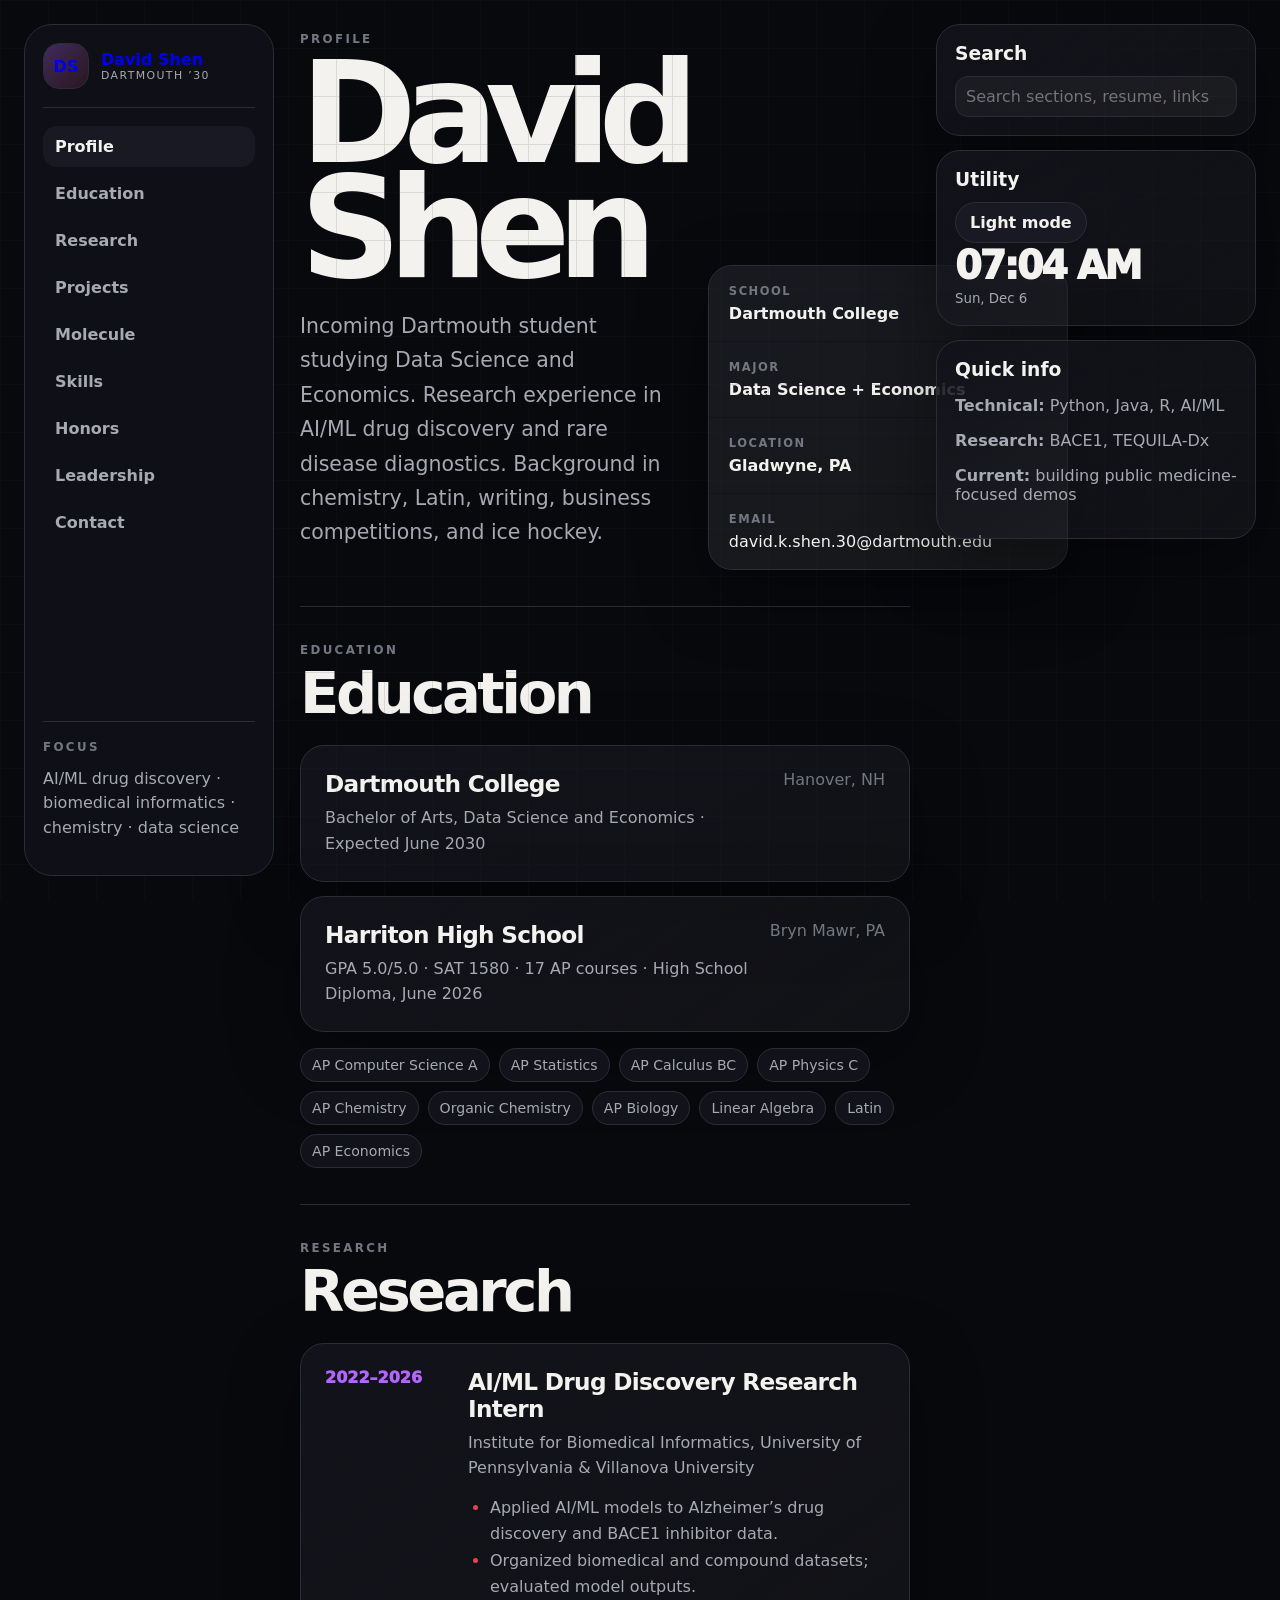
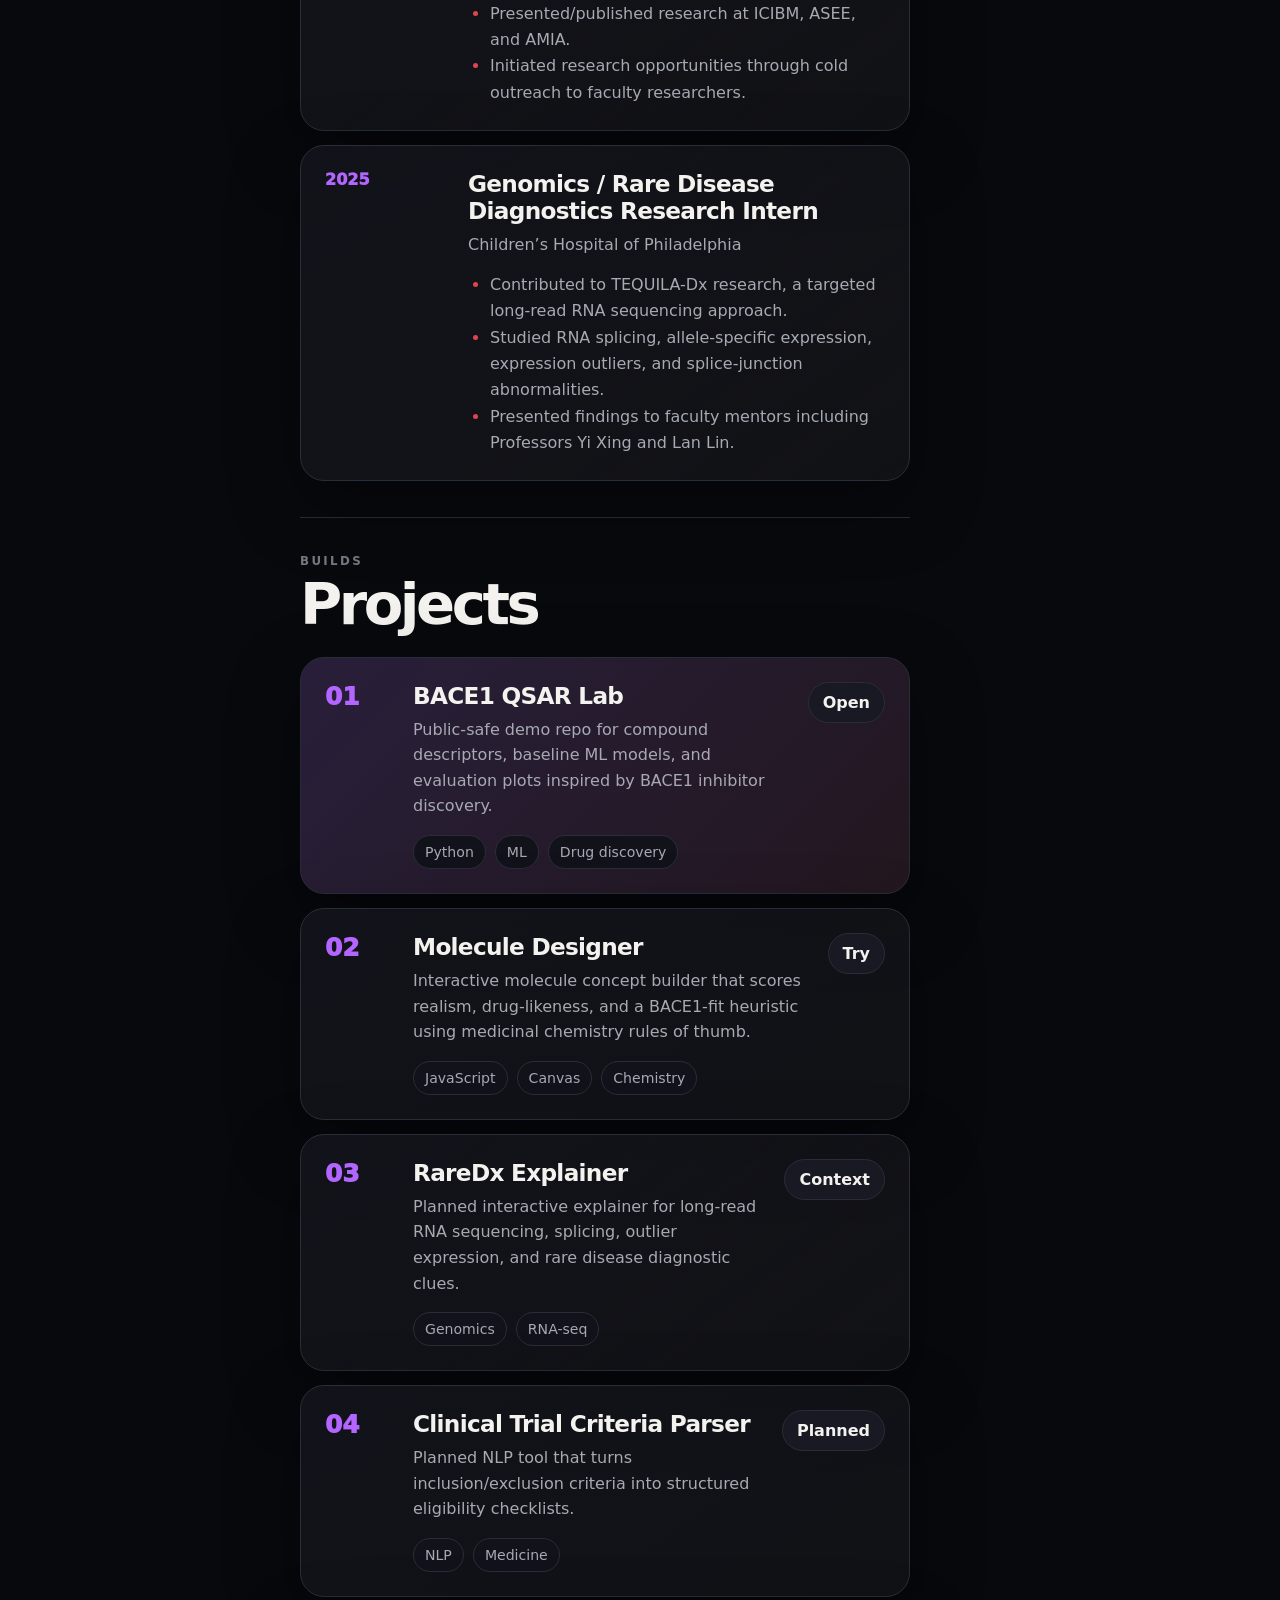
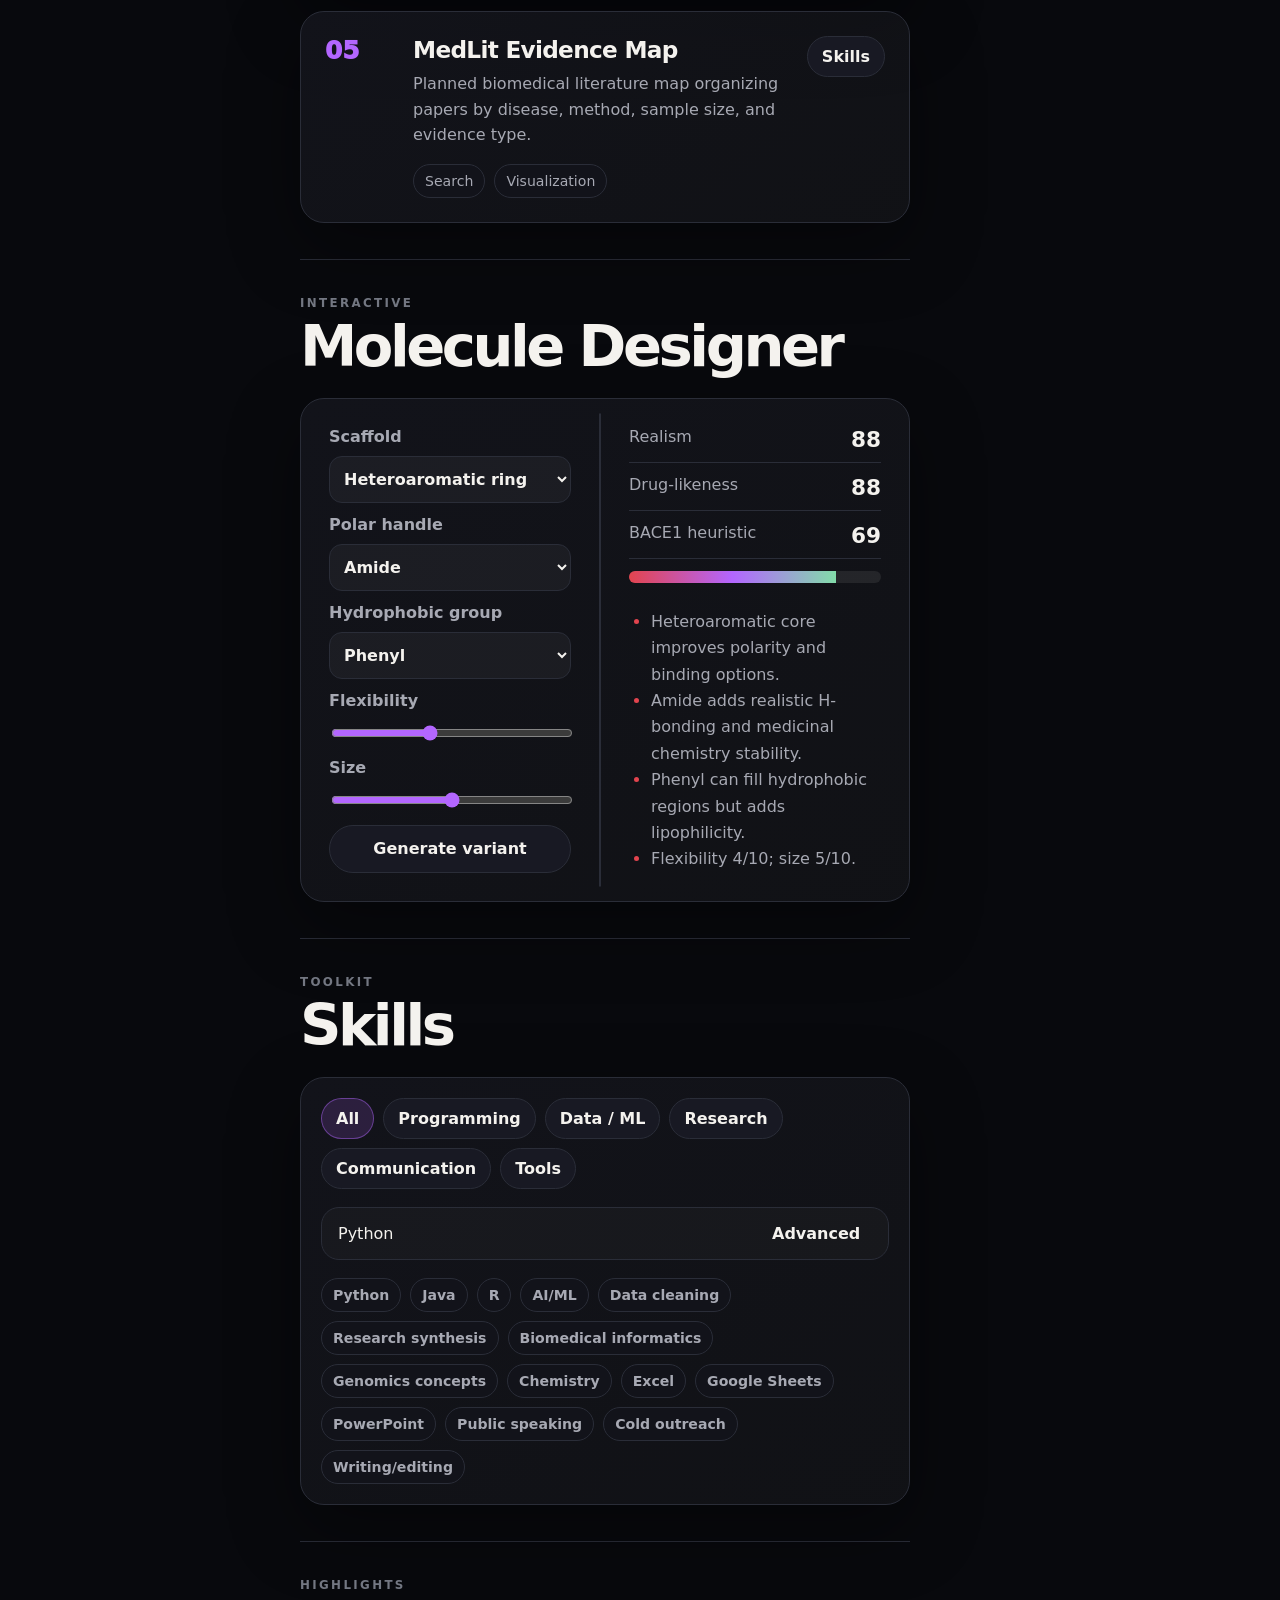
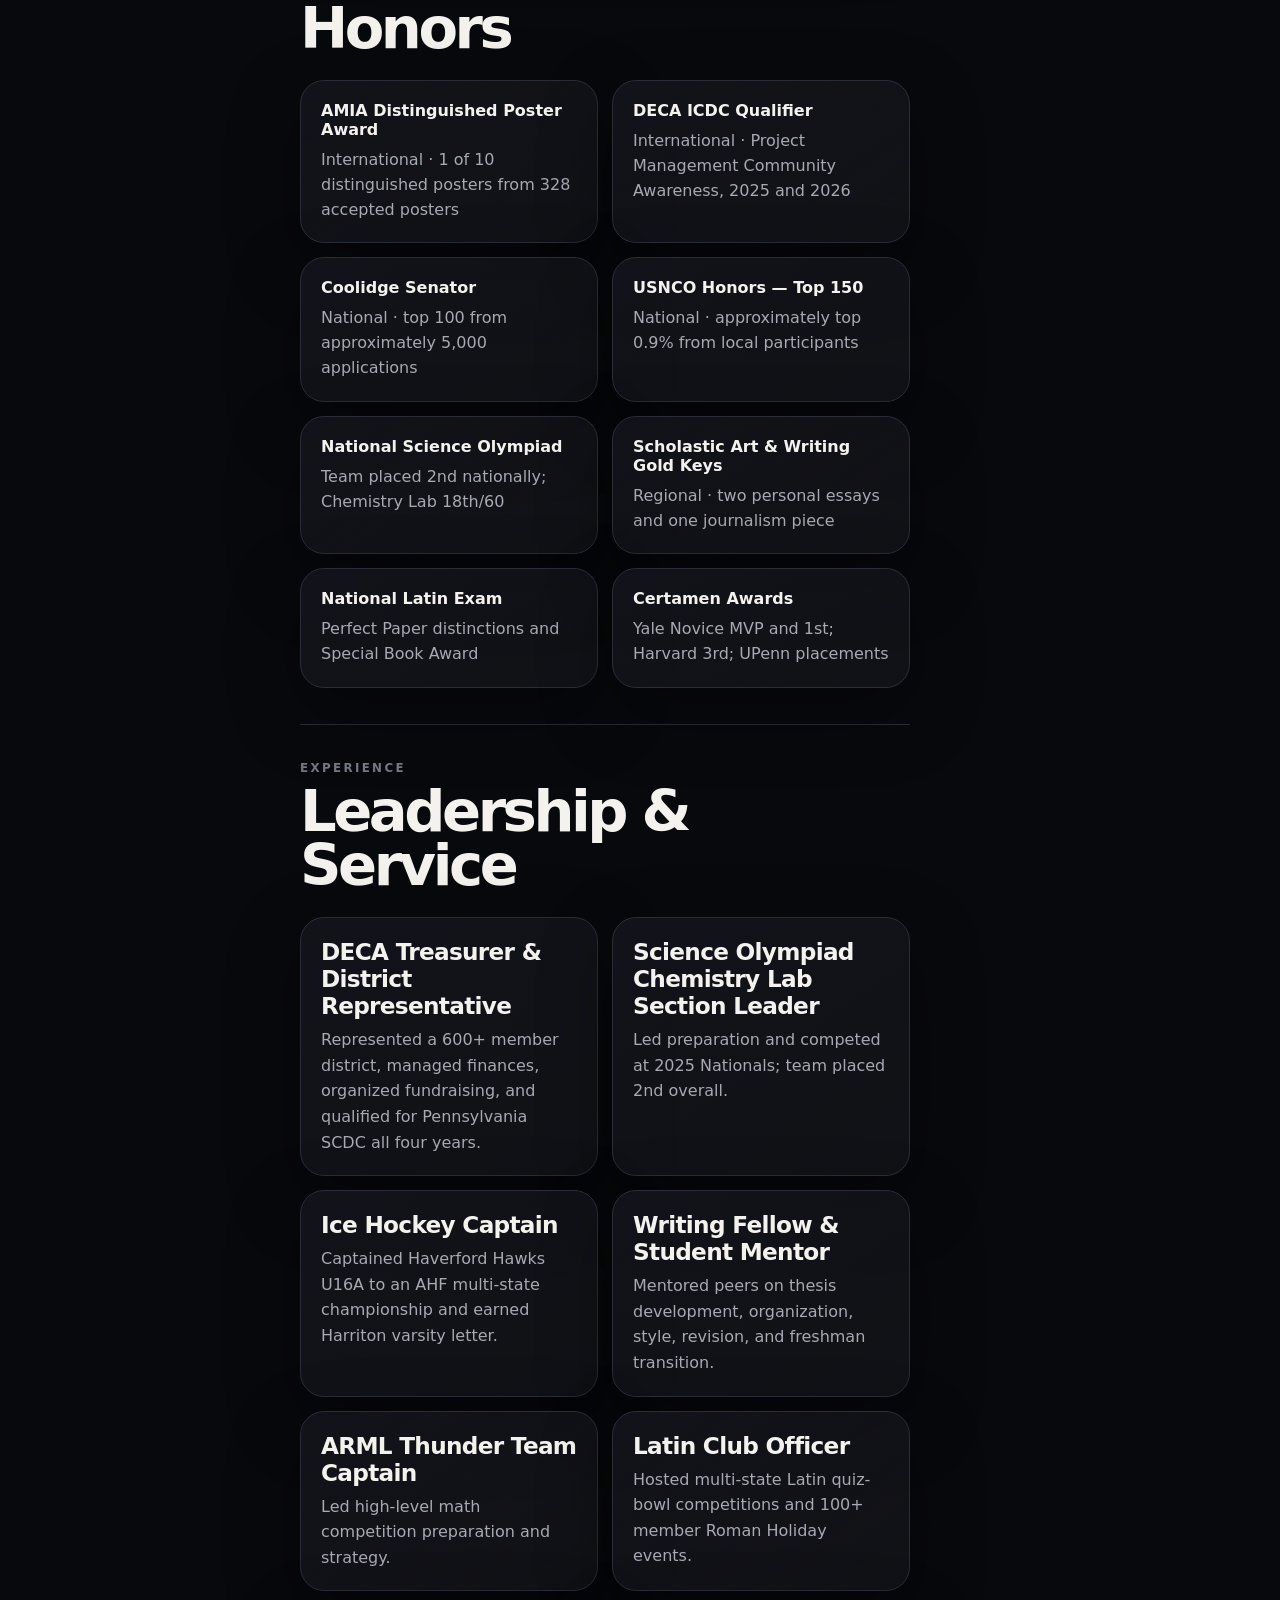
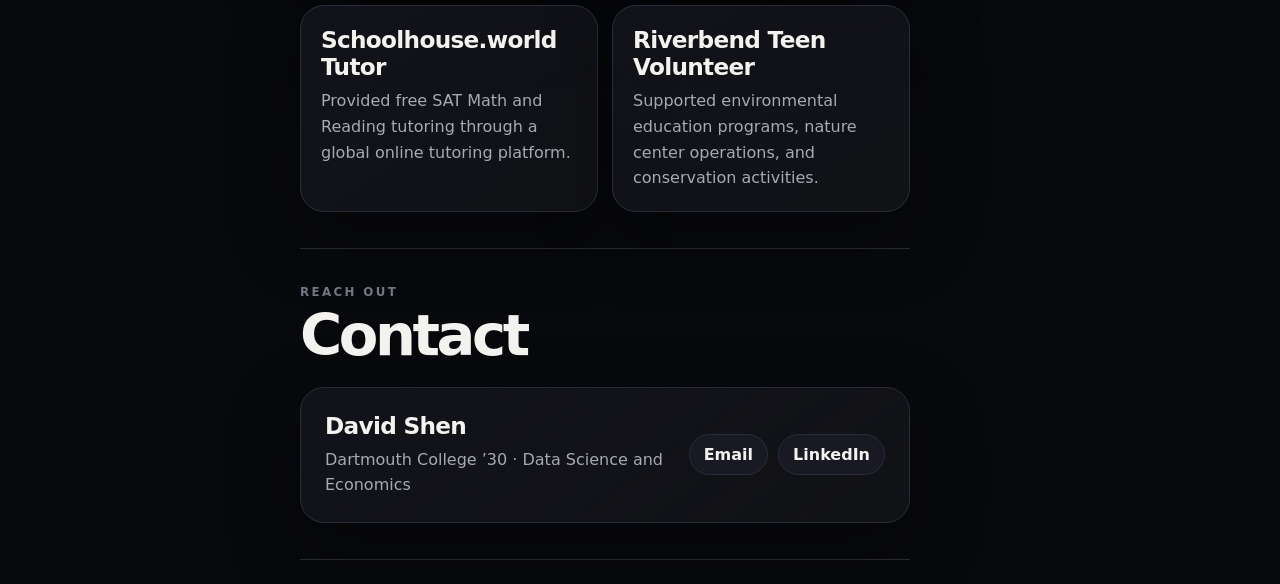
==== commit 5dede6fa: "Add files via upload" ====
--- a/index.html
+++ b/index.html
@@ -1,276 +1,6 @@
-<!doctype html>
-<html lang="en" data-theme="dark" data-density="normal">
-<head>
-  <meta charset="utf-8" />
-  <meta name="viewport" content="width=device-width, initial-scale=1" />
-  <title>David Shen</title>
-  <meta name="description" content="David Shen — Dartmouth '30, Data Science and Economics, AI/ML drug discovery, biomedical informatics, chemistry, and research systems." />
-  <link rel="stylesheet" href="styles.css" />
-</head>
-<body>
-  <div class="site-shell">
-    <header class="topbar">
-      <a class="brand" href="#about" aria-label="David Shen home">
-        <span class="brand-mark">DS</span>
-        <span><strong>David Shen</strong><small>Portfolio</small></span>
-      </a>
-      <nav class="nav" aria-label="Primary navigation">
-        <a href="#about" class="active">About</a>
-        <a href="#education">Education</a>
-        <a href="#research">Research</a>
-        <a href="#projects">Projects</a>
-        <a href="#skills">Skills</a>
-        <a href="#honors">Honors</a>
-        <a href="#experience">Experience</a>
-        <a href="#contact">Contact</a>
-      </nav>
-    </header>
-
-    <aside class="utility-rail" aria-label="Utility panel">
-      <section class="rail-card controls">
-        <div class="rail-title">Utility</div>
-        <div class="control-line">
-          <span>Theme</span>
-          <button id="themeToggle" type="button" aria-label="Toggle light and dark theme">Dark</button>
-        </div>
-        <div class="control-line">
-          <span>Density</span>
-          <div class="segmented" aria-label="Density controls">
-            <button data-density="compact" type="button">Low</button>
-            <button data-density="normal" class="selected" type="button">Med</button>
-            <button data-density="spacious" type="button">High</button>
-          </div>
-        </div>
-      </section>
-
-      <section class="rail-card search-card">
-        <div class="rail-title">Search</div>
-        <label class="search-box">
-          <span>⌕</span>
-          <input id="siteSearch" type="search" placeholder="Search projects, skills, awards" autocomplete="off" />
-        </label>
-        <div id="searchResults" class="search-results" aria-live="polite"></div>
-      </section>
-
-      <section class="rail-card time-card">
-        <div class="rail-title">Clock</div>
-        <div id="clock" class="clock">--:--</div>
-        <div id="dateLine" class="muted">--</div>
-        <div id="miniCalendar" class="mini-calendar"></div>
-      </section>
-    </aside>
-
-    <main>
-      <section id="about" class="panel hero" data-search="about david shen dartmouth data science economics ai ml drug discovery biomedical informatics chemistry">
-        <div class="eyebrow">Student · Gladwyne, PA</div>
-        <h1>David Shen</h1>
-        <p class="objective">Incoming Dartmouth student studying Data Science and Economics. Focus areas: AI/ML drug discovery, biomedical informatics, chemistry, genomics, economics, and research communication.</p>
-        <div class="quick-grid">
-          <div><span>Education</span><strong>Dartmouth College ’30</strong></div>
-          <div><span>Technical</span><strong>Python · Java · R · ML</strong></div>
-          <div><span>Research</span><strong>BACE1 · TEQUILA-Dx</strong></div>
-          <div><span>Leadership</span><strong>DECA · Science Olympiad · Hockey</strong></div>
-        </div>
-      </section>
-
-      <section id="education" class="section" data-search="education dartmouth harriton gpa sat ap courses data science economics computer science chemistry latin physics statistics calculus">
-        <div class="section-head"><span>Education</span><h2>Education</h2></div>
-        <div class="timeline">
-          <article class="timeline-card">
-            <div class="card-icon">D</div>
-            <div>
-              <h3>Dartmouth College</h3>
-              <p class="subline">Bachelor of Arts, Data Science and Economics · Expected June 2030</p>
-              <div class="chips"><span>Data Science</span><span>Economics</span><span>Research</span><span>Entrepreneurship</span></div>
-            </div>
-          </article>
-          <article class="timeline-card">
-            <div class="card-icon">H</div>
-            <div>
-              <h3>Harriton High School</h3>
-              <p class="subline">GPA 5.0/5.0 · SAT 1580 · 17 AP courses · High School Diploma, June 2026</p>
-              <div class="chips"><span>AP Computer Science A</span><span>AP Statistics</span><span>AP Calculus BC</span><span>AP Physics C</span><span>AP Chemistry</span><span>Organic Chemistry</span><span>Latin</span></div>
-            </div>
-          </article>
-        </div>
-      </section>
-
-      <section id="research" class="section" data-search="research ai ml drug discovery bace1 alzheimer villanova upenn biomedical informatics amia icibm asee chop genomics rare disease diagnostics tequila dx rna sequencing">
-        <div class="section-head"><span>Medicine</span><h2>Research</h2></div>
-        <div class="research-grid">
-          <article class="research-card large">
-            <div class="card-icon">ML</div>
-            <div class="tag">University of Pennsylvania & Villanova · 2022–2026</div>
-            <h3>AI/ML Drug Discovery Research Intern</h3>
-            <ul>
-              <li>Applied machine learning to Alzheimer’s drug-discovery questions involving BACE1 inhibitor data.</li>
-              <li>Organized biomedical and compound datasets, evaluated model outputs, and synthesized findings.</li>
-              <li>Presented/published research outputs at ICIBM, ASEE, and AMIA.</li>
-              <li>Initiated research opportunities through cold outreach and converted them into multi-year projects.</li>
-            </ul>
-          </article>
-          <article class="research-card">
-            <div class="card-icon">RNA</div>
-            <div class="tag">Children’s Hospital of Philadelphia · 2025</div>
-            <h3>Genomics / Rare Disease Diagnostics Research Intern</h3>
-            <ul>
-              <li>Contributed to research on TEQUILA-Dx, a targeted long-read RNA sequencing approach.</li>
-              <li>Studied RNA splicing, allele-specific expression, gene-expression outliers, and splice-junction abnormalities.</li>
-              <li>Prepared faculty-facing summaries for Professors Yi Xing and Lan Lin.</li>
-            </ul>
-          </article>
-        </div>
-      </section>
-
-      <section id="projects" class="section" data-search="projects molecule designer drug design medicine qsar bace1 docking rna rare disease clinical trial medlit evidence map sat tutor certamen">
-        <div class="section-head"><span>Builds</span><h2>Projects</h2></div>
-        <div class="project-grid">
-          <article class="project-card primary" data-project="BACE1 QSAR Lab drug design ML Python molecule">
-            <div class="project-top"><span class="project-icon">β</span><div><h3>BACE1 QSAR Lab</h3><p>2026</p></div></div>
-            <ul>
-              <li>Public-safe version of drug-discovery modeling using toy or anonymized compound features.</li>
-              <li>Planned repo: descriptors, baseline model, evaluation plots, and documentation.</li>
-            </ul>
-            <a class="open-link" href="#designer">Open molecule designer</a>
-          </article>
-          <article class="project-card" data-project="Molecule Designer drug likeness medicinal chemistry lipinski bace1">
-            <div class="project-top"><span class="project-icon">⌬</span><div><h3>Molecule Designer</h3><p>Live demo</p></div></div>
-            <ul>
-              <li>Interactive fragment builder with drug-likeness, polarity, size, and medicinal chemistry heuristics.</li>
-              <li>Generates a visual molecule sketch and a realism score client-side.</li>
-            </ul>
-            <a class="open-link" href="#designer">Try demo</a>
-          </article>
-          <article class="project-card" data-project="RareDx RNA splicing genomics rare disease diagnostics explainer CHOP">
-            <div class="project-top"><span class="project-icon">RNA</span><div><h3>RareDx Explainer</h3><p>Build next</p></div></div>
-            <ul>
-              <li>Interactive page explaining RNA splicing, gene-expression outliers, and long-read sequencing.</li>
-              <li>Designed for patients, students, and non-specialists learning rare-disease diagnostics.</li>
-            </ul>
-            <a class="open-link" href="#research">Research source</a>
-          </article>
-          <article class="project-card" data-project="Clinical trial eligibility parser medicine NLP LLM inclusion exclusion criteria">
-            <div class="project-top"><span class="project-icon">CT</span><div><h3>Clinical Trial Criteria Parser</h3><p>Build next</p></div></div>
-            <ul>
-              <li>Tool that extracts inclusion/exclusion criteria from trial descriptions into structured checklists.</li>
-              <li>Medicine-focused NLP project suitable for a small public demo.</li>
-            </ul>
-            <a class="open-link" href="#contact">Request repo link</a>
-          </article>
-          <article class="project-card" data-project="MedLit evidence map biomedical papers literature search visualization">
-            <div class="project-top"><span class="project-icon">EV</span><div><h3>MedLit Evidence Map</h3><p>Build next</p></div></div>
-            <ul>
-              <li>Search-and-map interface for papers by disease, method, sample size, and evidence type.</li>
-              <li>Useful extension of research synthesis and biomedical informatics interests.</li>
-            </ul>
-            <a class="open-link" href="#skills">Skills used</a>
-          </article>
-          <article class="project-card" data-project="SAT tutoring generator Schoolhouse education math reading tool">
-            <div class="project-top"><span class="project-icon">SAT</span><div><h3>SAT Tutor Tools</h3><p>Build next</p></div></div>
-            <ul>
-              <li>Practice generator and weak-skill tracker for Schoolhouse.world tutoring sessions.</li>
-              <li>Non-medical project showing practical education tooling.</li>
-            </ul>
-            <a class="open-link" href="#experience">Service context</a>
-          </article>
-        </div>
-      </section>
-
-      <section id="designer" class="section" data-search="molecule designer drug design interactive chemistry medicinal realistic score lipinski bace1">
-        <div class="section-head"><span>Interactive</span><h2>Molecule Designer</h2></div>
-        <div class="designer-grid">
-          <div class="designer-panel">
-            <div class="control-group">
-              <label>Core scaffold
-                <select id="scaffold"><option value="aromatic">Aromatic ring</option><option value="hetero">Heteroaromatic ring</option><option value="aliphatic">Aliphatic chain</option><option value="fused">Fused ring</option></select>
-              </label>
-              <label>Polar group
-                <select id="polar"><option value="amide">Amide</option><option value="alcohol">Alcohol</option><option value="amine">Amine</option><option value="acid">Carboxylic acid</option><option value="none">None</option></select>
-              </label>
-              <label>Hydrophobic group
-                <select id="hydro"><option value="phenyl">Phenyl</option><option value="methyl">Methyl</option><option value="tertbutyl">tert-Butyl</option><option value="halogen">Halogen</option><option value="none">None</option></select>
-              </label>
-              <label>Flexibility <input id="flex" type="range" min="0" max="10" value="4" /></label>
-              <label>Size <input id="size" type="range" min="0" max="10" value="5" /></label>
-            </div>
-            <button id="randomMolecule" type="button">Generate variant</button>
-          </div>
-          <div class="molecule-stage">
-            <canvas id="molCanvas" width="680" height="420" aria-label="Molecule sketch canvas"></canvas>
-          </div>
-          <div class="score-panel">
-            <div class="score-line"><span>Realism</span><strong id="realismScore">--</strong></div>
-            <div class="score-line"><span>Drug-likeness</span><strong id="drugLikeScore">--</strong></div>
-            <div class="score-line"><span>BACE1 fit heuristic</span><strong id="baceScore">--</strong></div>
-            <div class="bar"><span id="scoreBar"></span></div>
-            <ul id="moleculeNotes" class="notes"></ul>
-          </div>
-        </div>
-      </section>
-
-      <section id="skills" class="section" data-search="skills python java r excel powerpoint google sheets ai ml data cleaning research synthesis cold outreach public speaking communication leadership chemistry genomics">
-        <div class="section-head"><span>Toolkit</span><h2>Skills</h2></div>
-        <div class="skill-board">
-          <div class="skill-filters">
-            <button class="skill-filter active" data-filter="all" type="button">All</button>
-            <button class="skill-filter" data-filter="programming" type="button">Programming</button>
-            <button class="skill-filter" data-filter="data" type="button">Data / ML</button>
-            <button class="skill-filter" data-filter="research" type="button">Research</button>
-            <button class="skill-filter" data-filter="communication" type="button">Communication</button>
-            <button class="skill-filter" data-filter="tools" type="button">Tools</button>
-          </div>
-          <div class="skill-meter">
-            <span id="skillName">Python</span>
-            <div class="meter"><span id="skillMeterBar"></span></div>
-            <small id="skillLevel">Advanced</small>
-          </div>
-          <div id="skillCloud" class="skill-cloud"></div>
-        </div>
-      </section>
-
-      <section id="honors" class="section" data-search="honors awards amia distinguished poster deca icdc coolidge senator usnco top 150 science olympiad scholastic national latin exam certamen pitt scholarship">
-        <div class="section-head"><span>Highlights</span><h2>Honors</h2></div>
-        <div class="honor-grid">
-          <article><strong>AMIA Distinguished Poster Award</strong><span>International · 1 of 10 distinguished posters from 328 accepted posters</span></article>
-          <article><strong>DECA ICDC Qualifier</strong><span>International · Project Management Community Awareness, 2025 and 2026</span></article>
-          <article><strong>Coolidge Senator</strong><span>National · top 100 from approximately 5,000 applications</span></article>
-          <article><strong>USNCO Honors — Top 150</strong><span>National · approximately top 0.9% from local participants</span></article>
-          <article><strong>Science Olympiad Nationals</strong><span>Team 2nd overall · Chemistry Lab 18th/60</span></article>
-          <article><strong>Scholastic Writing Gold Keys</strong><span>Regional · personal essays and journalism</span></article>
-          <article><strong>National Latin Exam</strong><span>Perfect Papers and Special Book Award</span></article>
-          <article><strong>Certamen Awards</strong><span>Yale Novice MVP and 1st; Harvard, UPenn placements</span></article>
-        </div>
-      </section>
-
-      <section id="experience" class="section" data-search="experience leadership volunteer service deca science olympiad hockey captain writing fellow student mentor arml latin club asian club schoolhouse riverbend referee skatium">
-        <div class="section-head"><span>Leadership</span><h2>Experience & Service</h2></div>
-        <div class="experience-list">
-          <article><div class="role"><strong>DECA Treasurer & District Representative</strong><span>2022–2026</span></div><p>Represented a 600+ member district, managed chapter finances, organized fundraising, and qualified for Pennsylvania SCDC all four years.</p></article>
-          <article><div class="role"><strong>Science Olympiad Chemistry Lab Section Leader</strong><span>2022–2026</span></div><p>Led Chemistry Lab preparation; competed at 2025 Nationals where the team placed 2nd overall.</p></article>
-          <article><div class="role"><strong>Ice Hockey Team Captain</strong><span>2022–2026</span></div><p>Captained Haverford Hawks U16A to an AHF multi-state championship and earned Harriton varsity letter.</p></article>
-          <article><div class="role"><strong>Writing Fellow & Student Mentor</strong><span>2024–2026</span></div><p>Mentored peers on thesis development, organization, style, revision, and freshman transition.</p></article>
-          <article><div class="role"><strong>ARML Thunder Team Captain</strong><span>2024–2026</span></div><p>Collaborated with teammates in high-level math competition preparation and strategy.</p></article>
-          <article><div class="role"><strong>Latin Club Officer</strong><span>2022–2026</span></div><p>Hosted multi-state Latin quiz-bowl competitions and Roman Holiday events.</p></article>
-          <article><div class="role"><strong>Schoolhouse.world SAT Tutor</strong><span>2024–2026</span></div><p>Provided free personalized SAT Math and Reading tutoring through a global online platform.</p></article>
-          <article><div class="role"><strong>Riverbend Environmental Education Center Volunteer</strong><span>2022–2026</span></div><p>Supported environmental education programs, nature center operations, and conservation activities.</p></article>
-        </div>
-      </section>
-
-      <section id="contact" class="section contact" data-search="contact email linkedin dartmouth david shen">
-        <div class="section-head"><span>Reach out</span><h2>Contact</h2></div>
-        <div class="contact-card">
-          <div>
-            <h3>David Shen</h3>
-            <p class="subline">Dartmouth College ’30 · Data Science and Economics</p>
-          </div>
-          <div class="contact-actions">
-            <a href="mailto:david.k.shen.30@dartmouth.edu">Email</a>
-            <a href="https://www.linkedin.com/in/david-shen-7abb48238/" target="_blank" rel="noreferrer">LinkedIn</a>
-          </div>
-        </div>
-      </section>
-    </main>
-  </div>
-  <script src="script.js"></script>
-</body>
-</html>
+<!doctype html><html lang="en" data-theme="dark"><head><meta charset="utf-8"><meta name="viewport" content="width=device-width,initial-scale=1"><title>David Shen — Portfolio v4</title><style>
+:root{--bg:#08090d;--panel:#12131a;--panel2:#181923;--line:#2a2d38;--text:#f4f2ee;--muted:#a7a9b3;--faint:#737782;--accent:#b366ff;--red:#e2444e;--green:#82dca9;--amber:#f4c46b;--shadow:0 24px 70px rgba(0,0,0,.38)}[data-theme=light]{--bg:#f6f0e6;--panel:#fffaf2;--panel2:#f8efe3;--line:#d9cebf;--text:#151516;--muted:#61646b;--faint:#8a8278;--accent:#6e3db2;--red:#b8323b;--green:#187650;--amber:#9e6813;--shadow:0 20px 60px rgba(36,28,20,.12)}*{box-sizing:border-box}html{scroll-behavior:smooth}body{margin:0;background:var(--bg);color:var(--text);font-family:Inter,ui-sans-serif,system-ui,-apple-system,BlinkMacSystemFont,"Segoe UI",sans-serif}body:before{content:"";position:fixed;inset:0;background-image:linear-gradient(var(--line) 1px,transparent 1px),linear-gradient(90deg,var(--line) 1px,transparent 1px);background-size:48px 48px;opacity:.12;pointer-events:none}.layout{display:grid;grid-template-columns:250px minmax(0,1fr) 320px;gap:26px;max-width:1680px;margin:0 auto;padding:24px}.side,.rail{position:sticky;top:24px;align-self:start}.side{height:calc(100vh - 48px);display:flex;flex-direction:column;border:1px solid var(--line);border-radius:28px;background:rgba(18,19,26,.83);backdrop-filter:blur(18px);padding:18px}.brand{display:flex;gap:12px;align-items:center;text-decoration:none;border-bottom:1px solid var(--line);padding-bottom:18px}.logo{width:46px;height:46px;border-radius:16px;display:grid;place-items:center;background:linear-gradient(135deg,rgba(179,102,255,.3),rgba(226,68,78,.12));border:1px solid var(--line);font-weight:900}.brand strong,.brand small{display:block}.brand small{color:var(--muted);text-transform:uppercase;letter-spacing:.13em;font-size:.68rem}.nav{display:grid;gap:6px;margin-top:18px}.nav a{text-decoration:none;color:var(--muted);padding:11px 12px;border-radius:14px;font-weight:750}.nav a:hover,.nav a.active{background:var(--panel2);color:var(--text)}.note{margin-top:auto;border-top:1px solid var(--line);padding-top:16px;color:var(--muted);line-height:1.55}.note span,.label{display:block;color:var(--faint);text-transform:uppercase;letter-spacing:.2em;font-size:.74rem;font-weight:900;margin-bottom:10px}.section{padding:36px 0;border-bottom:1px solid var(--line);scroll-margin-top:24px}.profile{padding-top:8px}.profile-grid{display:grid;grid-template-columns:1fr 360px;gap:22px;align-items:end}.profile h1{font-size:clamp(5rem,11vw,12rem);line-height:.82;letter-spacing:-.095em;margin:0 0 22px}.summary{font-size:clamp(1.08rem,1.6vw,1.35rem);line-height:1.68;color:var(--muted);max-width:950px}.panel,.row,.research article,.project,.molecule,.skills,.honor,.lead article,.contact,.tool{border:1px solid var(--line);border-radius:24px;background:linear-gradient(145deg,var(--panel),rgba(255,255,255,.035));box-shadow:var(--shadow)}.panel{display:grid;gap:1px;overflow:hidden}.panel div{padding:18px 20px;background:rgba(255,255,255,.025)}.panel span{display:block;color:var(--faint);font-size:.72rem;letter-spacing:.13em;text-transform:uppercase;font-weight:900;margin-bottom:6px}.panel a{color:var(--text);text-decoration:none}.section h2{font-size:clamp(2.4rem,4.5vw,5rem);line-height:.94;letter-spacing:-.06em;margin:0 0 24px}.list{display:grid;gap:14px}.row{display:grid;grid-template-columns:1fr auto;gap:18px;padding:24px}.row h3,.research h3,.project h3,.lead h3,.contact h3{margin:0 0 8px;font-size:1.45rem;letter-spacing:-.03em}.row p,.research p,.project p,.lead p,.contact p{margin:0;color:var(--muted);line-height:1.6}.meta{color:var(--faint);white-space:nowrap}.chips,.tags,.skill-cloud{display:flex;gap:9px;flex-wrap:wrap;margin-top:16px}.chips span,.tags span,.skill{border:1px solid var(--line);background:var(--panel);color:var(--muted);padding:8px 11px;border-radius:999px;font-size:.88rem}.research{display:grid;gap:14px}.research article{display:grid;grid-template-columns:125px 1fr;gap:18px;padding:24px}.date{color:var(--accent);font-weight:950}.research ul,.project ul,#molNotes{color:var(--muted);line-height:1.65;margin:14px 0 0;padding-left:22px}.research li::marker,.project li::marker,#molNotes li::marker{color:var(--red)}.projects{display:grid;gap:14px}.project{display:grid;grid-template-columns:70px 1fr auto;gap:18px;padding:24px;align-items:start}.project:first-child{background:linear-gradient(135deg,rgba(179,102,255,.14),rgba(226,68,78,.08)),var(--panel)}.num{font-size:1.55rem;font-weight:950;color:var(--accent)}.project a,.contact a,button{border:1px solid var(--line);background:var(--panel2);color:var(--text);border-radius:999px;padding:10px 14px;text-decoration:none;font:inherit;font-weight:750;cursor:pointer}.molecule{display:grid;grid-template-columns:270px 1fr 280px;gap:14px;padding:14px}.controls,.score{padding:14px}.controls{display:grid;gap:12px}.controls label{display:grid;gap:7px;color:var(--muted);font-weight:750}.controls select,.controls input,.tool input{width:100%;border:1px solid var(--line);background:rgba(255,255,255,.045);color:var(--text);border-radius:13px;padding:10px;font:inherit}.controls input[type=range]{padding:0;accent-color:var(--accent)}.canvas-wrap{min-height:420px;border:1px solid var(--line);border-radius:18px;background:rgba(0,0,0,.12);overflow:hidden}canvas{width:100%;height:100%;display:block}.score{display:grid;align-content:start;gap:12px}.score>div:not(.bar){display:flex;justify-content:space-between;border-bottom:1px solid var(--line);padding-bottom:10px;color:var(--muted)}.score strong{color:var(--text);font-size:1.35rem}.bar{height:12px;border-radius:999px;background:rgba(255,255,255,.08);overflow:hidden}.bar i{display:block;width:0;height:100%;background:linear-gradient(90deg,var(--red),var(--accent),var(--green))}.skills{padding:20px}.tabs{display:flex;gap:9px;flex-wrap:wrap}.tabs button.active{background:rgba(179,102,255,.16);border-color:rgba(179,102,255,.45)}.focus{display:grid;grid-template-columns:180px 1fr 100px;gap:14px;align-items:center;margin:18px 0;padding:16px;border:1px solid var(--line);border-radius:18px;background:rgba(255,255,255,.025)}.meter{height:12px;border-radius:999px;background:rgba(255,255,255,.08);overflow:hidden}.meter i{display:block;height:100%;background:linear-gradient(90deg,var(--accent),var(--red),var(--green))}.skill{cursor:pointer}.skill.hide{display:none}.honors{display:grid;grid-template-columns:repeat(2,1fr);gap:14px}.honor{padding:20px}.honor strong{display:block;margin-bottom:9px}.honor span{color:var(--muted);line-height:1.55}.lead{display:grid;grid-template-columns:repeat(2,1fr);gap:14px}.lead article{padding:20px}.contact{display:flex;justify-content:space-between;align-items:center;gap:18px;padding:24px}.links{display:flex;gap:10px}.rail{display:grid;gap:14px}.tool{padding:18px}.tool h3{margin:0 0 12px}.tool a{display:block;text-decoration:none;color:var(--muted);border:1px solid var(--line);border-radius:12px;padding:9px;margin-top:8px}.clock{font-size:2.4rem;font-weight:950;letter-spacing:-.06em}.small{color:var(--muted)}.highlight{outline:2px solid var(--accent);outline-offset:4px}@media(max-width:1250px){.layout{grid-template-columns:230px minmax(0,1fr)}.rail{grid-column:1/-1;position:static;grid-template-columns:repeat(3,1fr)}.molecule{grid-template-columns:1fr}.canvas-wrap{height:420px}}@media(max-width:850px){.layout{grid-template-columns:1fr}.side{position:static;height:auto}.rail{grid-template-columns:1fr}.profile-grid,.project,.research article,.row,.contact{grid-template-columns:1fr}.honors,.lead{grid-template-columns:1fr}.profile h1{font-size:4.8rem}.focus{grid-template-columns:1fr}}
+</style></head><body><div class="layout"><aside class="side"><a class="brand" href="#profile"><span class="logo">DS</span><span><strong>David Shen</strong><small>Dartmouth ’30</small></span></a><nav class="nav"><a href="#profile">Profile</a><a href="#education">Education</a><a href="#research">Research</a><a href="#projects">Projects</a><a href="#molecule">Molecule</a><a href="#skills">Skills</a><a href="#honors">Honors</a><a href="#leadership">Leadership</a><a href="#contact">Contact</a></nav><p class="note"><span>Focus</span>AI/ML drug discovery · biomedical informatics · chemistry · data science</p></aside><main><section id="profile" class="section profile" data-index="profile david shen dartmouth data science economics ai ml drug discovery chemistry biomedical informatics gladwyne"><span class="label">Profile</span><div class="profile-grid"><div><h1>David Shen</h1><p class="summary">Incoming Dartmouth student studying Data Science and Economics. Research experience in AI/ML drug discovery and rare disease diagnostics. Background in chemistry, Latin, writing, business competitions, and ice hockey.</p></div><div class="panel"><div><span>School</span><strong>Dartmouth College</strong></div><div><span>Major</span><strong>Data Science + Economics</strong></div><div><span>Location</span><strong>Gladwyne, PA</strong></div><div><span>Email</span><a href="mailto:david.k.shen.30@dartmouth.edu">david.k.shen.30@dartmouth.edu</a></div></div></div></section><section id="education" class="section" data-index="education dartmouth harriton gpa sat ap computer science chemistry organic chemistry physics calculus statistics latin economics"><span class="label">Education</span><h2>Education</h2><div class="list"><article class="row"><div><h3>Dartmouth College</h3><p>Bachelor of Arts, Data Science and Economics · Expected June 2030</p></div><div class="meta">Hanover, NH</div></article><article class="row"><div><h3>Harriton High School</h3><p>GPA 5.0/5.0 · SAT 1580 · 17 AP courses · High School Diploma, June 2026</p></div><div class="meta">Bryn Mawr, PA</div></article></div><div class="chips"><span>AP Computer Science A</span><span>AP Statistics</span><span>AP Calculus BC</span><span>AP Physics C</span><span>AP Chemistry</span><span>Organic Chemistry</span><span>AP Biology</span><span>Linear Algebra</span><span>Latin</span><span>AP Economics</span></div></section><section id="research" class="section" data-index="research bace1 alzheimer ai ml drug discovery university pennsylvania villanova amia icibm asee chop tequila dx genomics rare disease rna sequencing splicing"><span class="label">Research</span><h2>Research</h2><div class="research"><article><div class="date">2022–2026</div><div><h3>AI/ML Drug Discovery Research Intern</h3><p class="org">Institute for Biomedical Informatics, University of Pennsylvania & Villanova University</p><ul><li>Applied AI/ML models to Alzheimer’s drug discovery and BACE1 inhibitor data.</li><li>Organized biomedical and compound datasets; evaluated model outputs.</li><li>Presented/published research at ICIBM, ASEE, and AMIA.</li><li>Initiated research opportunities through cold outreach to faculty researchers.</li></ul></div></article><article><div class="date">2025</div><div><h3>Genomics / Rare Disease Diagnostics Research Intern</h3><p class="org">Children’s Hospital of Philadelphia</p><ul><li>Contributed to TEQUILA-Dx research, a targeted long-read RNA sequencing approach.</li><li>Studied RNA splicing, allele-specific expression, expression outliers, and splice-junction abnormalities.</li><li>Presented findings to faculty mentors including Professors Yi Xing and Lan Lin.</li></ul></div></article></div></section><section id="projects" class="section" data-index="projects bace1 qsar molecule designer rare disease diagnostics clinical trial parser medlit evidence map drug design medicine biomedical"><span class="label">Builds</span><h2>Projects</h2><div class="projects"><article class="project"><div class="num">01</div><div><h3>BACE1 QSAR Lab</h3><p>Public-safe demo repo for compound descriptors, baseline ML models, and evaluation plots inspired by BACE1 inhibitor discovery.</p><div class="tags"><span>Python</span><span>ML</span><span>Drug discovery</span></div></div><a href="#molecule">Open</a></article><article class="project"><div class="num">02</div><div><h3>Molecule Designer</h3><p>Interactive molecule concept builder that scores realism, drug-likeness, and a BACE1-fit heuristic using medicinal chemistry rules of thumb.</p><div class="tags"><span>JavaScript</span><span>Canvas</span><span>Chemistry</span></div></div><a href="#molecule">Try</a></article><article class="project"><div class="num">03</div><div><h3>RareDx Explainer</h3><p>Planned interactive explainer for long-read RNA sequencing, splicing, outlier expression, and rare disease diagnostic clues.</p><div class="tags"><span>Genomics</span><span>RNA-seq</span></div></div><a href="#research">Context</a></article><article class="project"><div class="num">04</div><div><h3>Clinical Trial Criteria Parser</h3><p>Planned NLP tool that turns inclusion/exclusion criteria into structured eligibility checklists.</p><div class="tags"><span>NLP</span><span>Medicine</span></div></div><a href="#contact">Planned</a></article><article class="project"><div class="num">05</div><div><h3>MedLit Evidence Map</h3><p>Planned biomedical literature map organizing papers by disease, method, sample size, and evidence type.</p><div class="tags"><span>Search</span><span>Visualization</span></div></div><a href="#skills">Skills</a></article></div></section><section id="molecule" class="section" data-index="molecule designer drug likeness medicinal chemistry scaffold bace1 lipinski chemistry canvas interactive"><span class="label">Interactive</span><h2>Molecule Designer</h2><div class="molecule"><div class="controls"><label>Scaffold<select id="scaffold"><option value="hetero">Heteroaromatic ring</option><option value="aromatic">Aromatic ring</option><option value="fused">Fused ring</option><option value="aliphatic">Aliphatic chain</option></select></label><label>Polar handle<select id="polar"><option value="amide">Amide</option><option value="alcohol">Alcohol</option><option value="amine">Amine</option><option value="acid">Carboxylic acid</option><option value="none">None</option></select></label><label>Hydrophobic group<select id="hydro"><option value="phenyl">Phenyl</option><option value="halogen">Halogen</option><option value="methyl">Methyl</option><option value="tertbutyl">tert-Butyl</option><option value="none">None</option></select></label><label>Flexibility<input type="range" id="flex" min="0" max="10" value="4"></label><label>Size<input type="range" id="size" min="0" max="10" value="5"></label><button id="randomize" type="button">Generate variant</button></div><div class="canvas-wrap"><canvas id="molCanvas" width="720" height="430"></canvas></div><div class="score"><div><span>Realism</span><strong id="realism">--</strong></div><div><span>Drug-likeness</span><strong id="druglike">--</strong></div><div><span>BACE1 heuristic</span><strong id="bacefit">--</strong></div><div class="bar"><i id="overallBar"></i></div><ul id="molNotes"></ul></div></div></section><section id="skills" class="section" data-index="skills python java r machine learning data cleaning research synthesis excel powerpoint google sheets public speaking cold outreach writing communication chemistry genomics"><span class="label">Toolkit</span><h2>Skills</h2><div class="skills"><div class="tabs"><button class="active" data-tab="all">All</button><button data-tab="programming">Programming</button><button data-tab="data">Data / ML</button><button data-tab="research">Research</button><button data-tab="communication">Communication</button><button data-tab="tools">Tools</button></div><div class="focus"><span id="focusSkill">Python</span><div class="skill-meter"><i id="focusMeter"></i></div><strong id="focusLevel">Advanced</strong></div><div id="skillCloud" class="skill-cloud"></div></div></section><section id="honors" class="section" data-index="honors awards amia distinguished poster deca icdc coolidge senator usnco top 150 science olympiad scholastic writing national latin exam certamen"><span class="label">Highlights</span><h2>Honors</h2><div class="honors"><article class="honor"><strong>AMIA Distinguished Poster Award</strong><span>International · 1 of 10 distinguished posters from 328 accepted posters</span></article><article class="honor"><strong>DECA ICDC Qualifier</strong><span>International · Project Management Community Awareness, 2025 and 2026</span></article><article class="honor"><strong>Coolidge Senator</strong><span>National · top 100 from approximately 5,000 applications</span></article><article class="honor"><strong>USNCO Honors — Top 150</strong><span>National · approximately top 0.9% from local participants</span></article><article class="honor"><strong>National Science Olympiad</strong><span>Team placed 2nd nationally; Chemistry Lab 18th/60</span></article><article class="honor"><strong>Scholastic Art & Writing Gold Keys</strong><span>Regional · two personal essays and one journalism piece</span></article><article class="honor"><strong>National Latin Exam</strong><span>Perfect Paper distinctions and Special Book Award</span></article><article class="honor"><strong>Certamen Awards</strong><span>Yale Novice MVP and 1st; Harvard 3rd; UPenn placements</span></article></div></section><section id="leadership" class="section" data-index="leadership service volunteer deca science olympiad hockey captain writing fellow mentor arml latin club asian club schoolhouse riverbend referee skatium"><span class="label">Experience</span><h2>Leadership & Service</h2><div class="lead"><article><h3>DECA Treasurer & District Representative</h3><p>Represented a 600+ member district, managed finances, organized fundraising, and qualified for Pennsylvania SCDC all four years.</p></article><article><h3>Science Olympiad Chemistry Lab Section Leader</h3><p>Led preparation and competed at 2025 Nationals; team placed 2nd overall.</p></article><article><h3>Ice Hockey Captain</h3><p>Captained Haverford Hawks U16A to an AHF multi-state championship and earned Harriton varsity letter.</p></article><article><h3>Writing Fellow & Student Mentor</h3><p>Mentored peers on thesis development, organization, style, revision, and freshman transition.</p></article><article><h3>ARML Thunder Team Captain</h3><p>Led high-level math competition preparation and strategy.</p></article><article><h3>Latin Club Officer</h3><p>Hosted multi-state Latin quiz-bowl competitions and 100+ member Roman Holiday events.</p></article><article><h3>Schoolhouse.world Tutor</h3><p>Provided free SAT Math and Reading tutoring through a global online tutoring platform.</p></article><article><h3>Riverbend Teen Volunteer</h3><p>Supported environmental education programs, nature center operations, and conservation activities.</p></article></div></section><section id="contact" class="section"><span class="label">Reach out</span><h2>Contact</h2><div class="contact"><div><h3>David Shen</h3><p>Dartmouth College ’30 · Data Science and Economics</p></div><div class="links"><a href="mailto:david.k.shen.30@dartmouth.edu">Email</a><a href="https://www.linkedin.com/in/david-shen-7abb48238/" target="_blank" rel="noreferrer">LinkedIn</a></div></div></section></main><aside class="rail"><div class="tool"><h3>Search</h3><input id="search" type="search" placeholder="Search sections, resume, links"><div id="searchResults"></div></div><div class="tool"><h3>Utility</h3><button id="themeToggle" type="button">Light mode</button><div class="clock" id="clock">--:--</div><small class="small" id="dateLine">--</small></div><div class="tool"><h3>Quick info</h3><p class="small"><strong>Technical:</strong> Python, Java, R, AI/ML</p><p class="small"><strong>Research:</strong> BACE1, TEQUILA-Dx</p><p class="small"><strong>Current:</strong> building public medicine-focused demos</p></div></aside></div><script>
+const root=document.documentElement;const theme=document.getElementById('themeToggle');theme.onclick=()=>{root.dataset.theme=root.dataset.theme==='dark'?'light':'dark';theme.textContent=root.dataset.theme==='dark'?'Light mode':'Dark mode';drawMol()};function tick(){const n=new Date();clock.textContent=n.toLocaleTimeString([],{hour:'2-digit',minute:'2-digit'});dateLine.textContent=n.toLocaleDateString([],{weekday:'short',month:'short',day:'numeric'})}tick();setInterval(tick,1000);const secs=[...document.querySelectorAll('main section')],navs=[...document.querySelectorAll('.nav a')];new IntersectionObserver(es=>es.forEach(e=>{if(e.isIntersecting)navs.forEach(a=>a.classList.toggle('active',a.hash==='#'+e.target.id))}),{rootMargin:'-35% 0px -60% 0px'}).observe(profile);secs.forEach(s=>new IntersectionObserver(es=>es.forEach(e=>{if(e.isIntersecting)navs.forEach(a=>a.classList.toggle('active',a.hash==='#'+e.target.id))}),{rootMargin:'-35% 0px -60% 0px'}).observe(s));search.oninput=()=>{const q=search.value.toLowerCase().trim();searchResults.innerHTML='';if(!q)return;secs.filter(s=>(s.dataset.index||s.textContent).toLowerCase().includes(q)).slice(0,6).forEach(s=>{const a=document.createElement('a');a.href='#'+s.id;a.textContent=s.querySelector('h2,h1')?.textContent||s.id;a.onclick=()=>{setTimeout(()=>{s.classList.add('highlight');setTimeout(()=>s.classList.remove('highlight'),1600)},250)};searchResults.appendChild(a)})};const skillData=[['Python','programming',88,'Advanced'],['Java','programming',78,'Advanced'],['R','programming',70,'Intermediate+'],['AI/ML','data',82,'Advanced'],['Data cleaning','data',90,'Advanced'],['Research synthesis','research',92,'Advanced'],['Biomedical informatics','research',78,'Advanced'],['Genomics concepts','research',72,'Intermediate+'],['Chemistry','research',88,'Advanced'],['Excel','tools',84,'Advanced'],['Google Sheets','tools',82,'Advanced'],['PowerPoint','tools',86,'Advanced'],['Public speaking','communication',82,'Advanced'],['Cold outreach','communication',80,'Advanced'],['Writing/editing','communication',88,'Advanced']];function setSkill(n,l,lab){focusSkill.textContent=n;focusMeter.style.width=l+'%';focusLevel.textContent=lab}function renderSkills(f='all'){skillCloud.innerHTML='';skillData.forEach(([n,c,l,lab])=>{let b=document.createElement('button');b.className='skill'+(f!=='all'&&c!==f?' hide':'');b.textContent=n;b.onclick=()=>setSkill(n,l,lab);skillCloud.appendChild(b)})}document.querySelectorAll('[data-tab]').forEach(b=>b.onclick=()=>{document.querySelectorAll('[data-tab]').forEach(x=>x.classList.remove('active'));b.classList.add('active');renderSkills(b.dataset.tab)});renderSkills();setSkill('Python',88,'Advanced');
+const ctx=molCanvas.getContext('2d');['scaffold','polar','hydro','flex','size'].forEach(id=>document.getElementById(id).oninput=updateMol);randomize.onclick=()=>{for(const id of ['scaffold','polar','hydro']){const e=document.getElementById(id);e.selectedIndex=Math.floor(Math.random()*e.options.length)}flex.value=Math.floor(Math.random()*11);size.value=Math.floor(Math.random()*11);updateMol()};function clip(n){return Math.max(5,Math.min(99,Math.round(n)))}function molScore(){const sc=scaffold.value,po=polar.value,hy=hydro.value,fl=+flex.value,sz=+size.value;let r=72,d=70,b=64,notes=[];if(sc==='hetero'){r+=8;d+=8;notes.push('Heteroaromatic core improves polarity and binding options.')}if(sc==='aromatic'){r+=7;b+=10;notes.push('Aromatic core can support hydrophobic pocket interactions.')}if(sc==='fused'){b+=9;d-=6;notes.push('Fused rings may increase potency but raise size/lipophilicity risk.')}if(sc==='aliphatic'){r+=3;b-=8;notes.push('Aliphatic scaffold is flexible but less shape-defined.')}if(po==='amide'){d+=12;r+=8;notes.push('Amide adds realistic H-bonding and medicinal chemistry stability.')}if(po==='acid'){d-=5;b-=8;notes.push('Carboxylic acid increases polarity and may reduce CNS penetration.')}if(po==='none'){d-=10;notes.push('No polar group may reduce solubility and specific binding.')}if(hy==='phenyl'){b+=8;d-=2;notes.push('Phenyl can fill hydrophobic regions but adds lipophilicity.')}if(hy==='tertbutyl'){d-=8;r-=2;notes.push('Bulky hydrophobe may hurt solubility and fit.')}if(hy==='halogen'){b+=4;r+=3;notes.push('Halogen can tune binding and metabolic stability.')}d-=Math.max(0,fl-6)*5;r-=Math.max(0,fl-7)*4;b-=Math.abs(sz-6)*3;d-=Math.max(0,sz-8)*7;notes.push(`Flexibility ${fl}/10; size ${sz}/10.`);return{r:clip(r),d:clip(d),b:clip(b),notes,sc,po,hy}}function updateMol(){const s=molScore();realism.textContent=s.r;druglike.textContent=s.d;bacefit.textContent=s.b;overallBar.style.width=Math.round((s.r+s.d+s.b)/3)+'%';molNotes.innerHTML=s.notes.slice(0,4).map(x=>'<li>'+x+'</li>').join('');drawMol(s)}function drawMol(s=molScore()){const w=molCanvas.width,h=molCanvas.height,st=getComputedStyle(root);ctx.clearRect(0,0,w,h);ctx.save();ctx.translate(w/2,h/2);ctx.lineWidth=4;function atom(x,y,t,c){ctx.beginPath();ctx.fillStyle=st.getPropertyValue('--bg');ctx.strokeStyle=c;ctx.arc(x,y,24,0,7);ctx.fill();ctx.stroke();ctx.fillStyle=st.getPropertyValue('--text');ctx.font='700 15px system-ui';ctx.textAlign='center';ctx.textBaseline='middle';ctx.fillText(t,x,y)}function bond(x1,y1,x2,y2){ctx.beginPath();ctx.moveTo(x1,y1);ctx.lineTo(x2,y2);ctx.stroke()}const ac=st.getPropertyValue('--accent'),gr=st.getPropertyValue('--green'),rd=st.getPropertyValue('--red'),am=st.getPropertyValue('--amber');let pts=[];ctx.strokeStyle=ac;if(s.sc==='aliphatic'){[-120,-60,0,60,120].forEach((x,i)=>{atom(x,i%2?-38:0,'C',ac);if(i)bond([-120,-60,0,60,120][i-1],(i-1)%2?-38:0,x,i%2?-38:0)});pts=[[-120,0],[120,0]]}else{let R=s.sc==='fused'?62:76;for(let i=0;i<6;i++){let a=-Math.PI/2+i*Math.PI*2/6;pts.push([Math.cos(a)*R,Math.sin(a)*R])}ctx.beginPath();pts.forEach((p,i)=>i?ctx.lineTo(...p):ctx.moveTo(...p));ctx.closePath();ctx.stroke();pts.forEach((p,i)=>atom(p[0],p[1],s.sc==='hetero'&&i===2?'N':'C',s.sc==='hetero'&&i===2?gr:ac));if(s.sc==='fused'){ctx.translate(94,0);ctx.strokeStyle=am;ctx.beginPath();pts.forEach((p,i)=>i?ctx.lineTo(p[0]*.82,p[1]*.82):ctx.moveTo(p[0]*.82,p[1]*.82));ctx.closePath();ctx.stroke();ctx.translate(-94,0)}}ctx.strokeStyle=st.getPropertyValue('--muted');bond(pts[0][0],pts[0][1],pts[0][0]-90,pts[0][1]-66);atom(pts[0][0]-118,pts[0][1]-88,s.po==='amine'?'N':s.po==='acid'?'CO₂H':s.po==='alcohol'?'OH':s.po==='none'?'H':'CONH',gr);bond(pts[1][0],pts[1][1],pts[1][0]+96,pts[1][1]+56);atom(pts[1][0]+124,pts[1][1]+72,s.hy==='halogen'?'Cl':s.hy==='tertbutyl'?'tBu':s.hy==='methyl'?'Me':s.hy==='none'?'H':'Ph',rd);ctx.restore();ctx.fillStyle=st.getPropertyValue('--muted');ctx.font='700 14px system-ui';ctx.fillText('toy medicinal-chemistry sketch, not a structure file',22,h-24)}updateMol();
+</script></body></html>
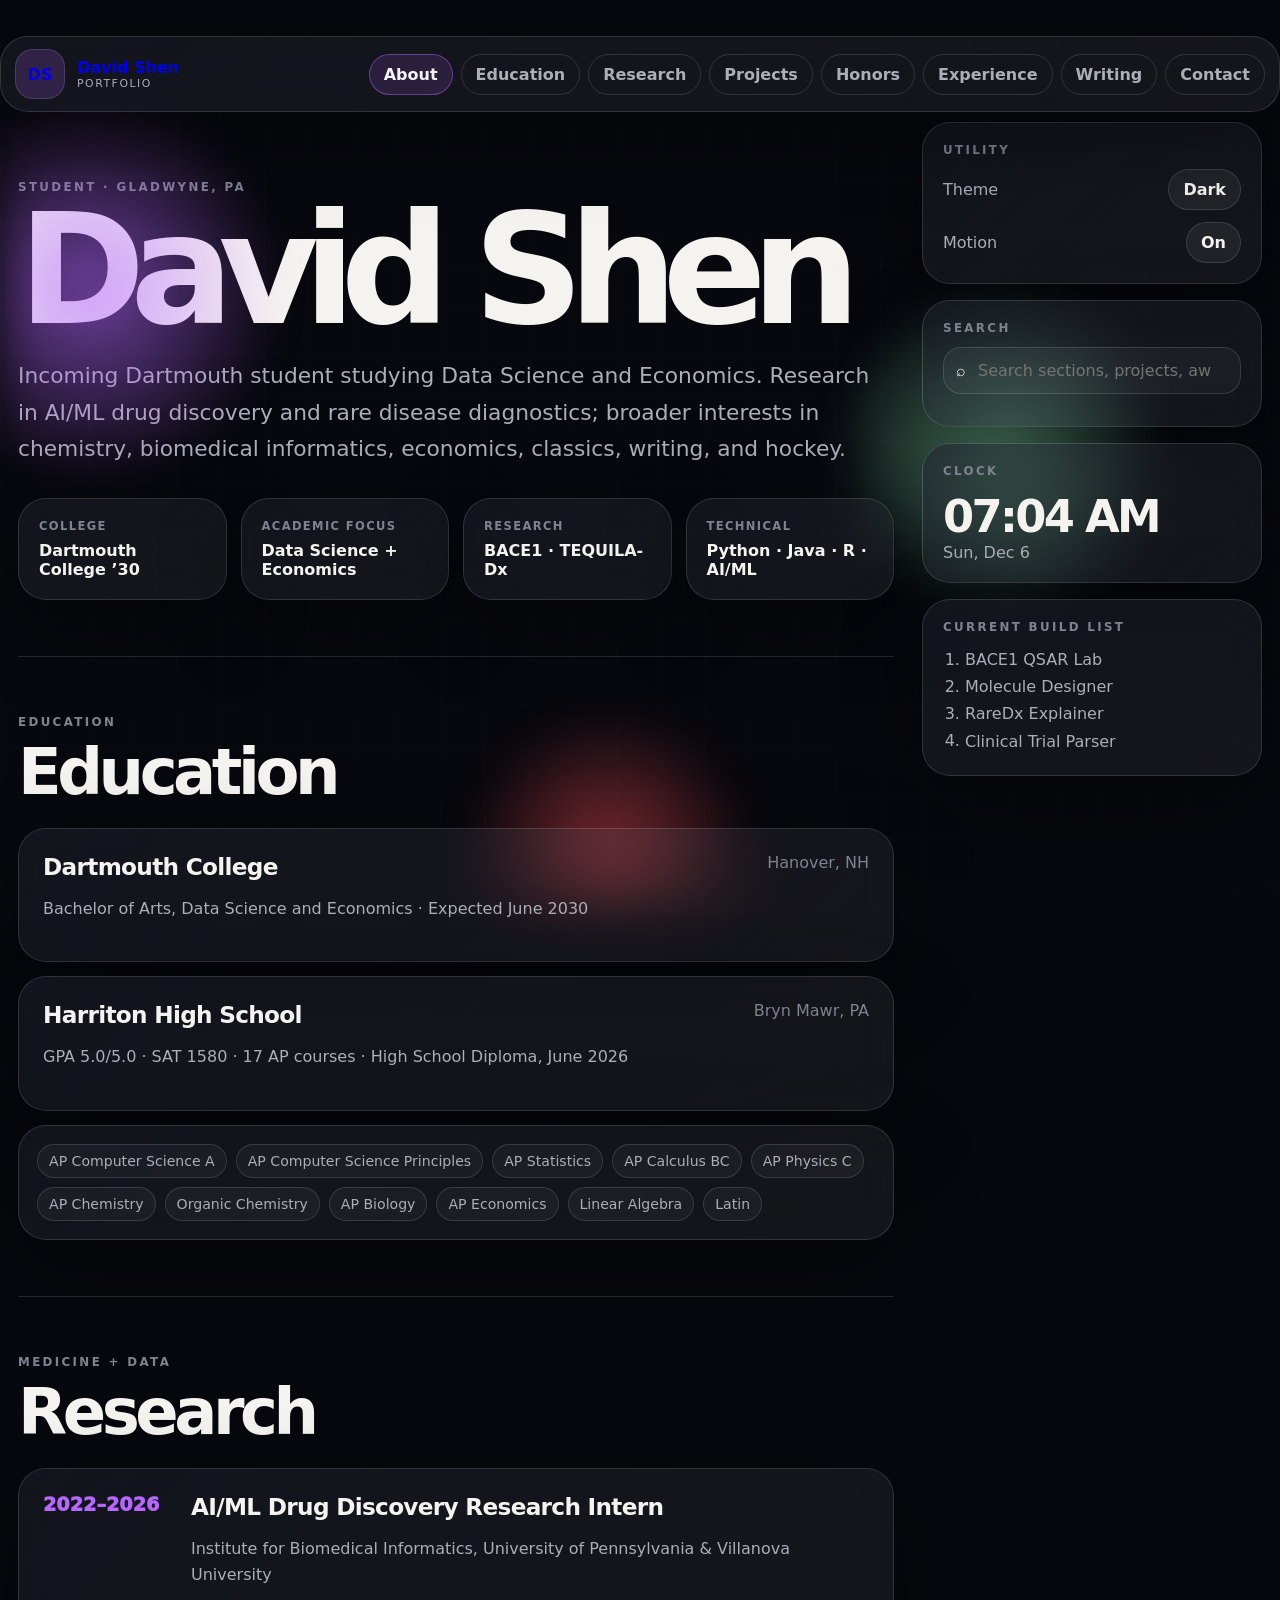
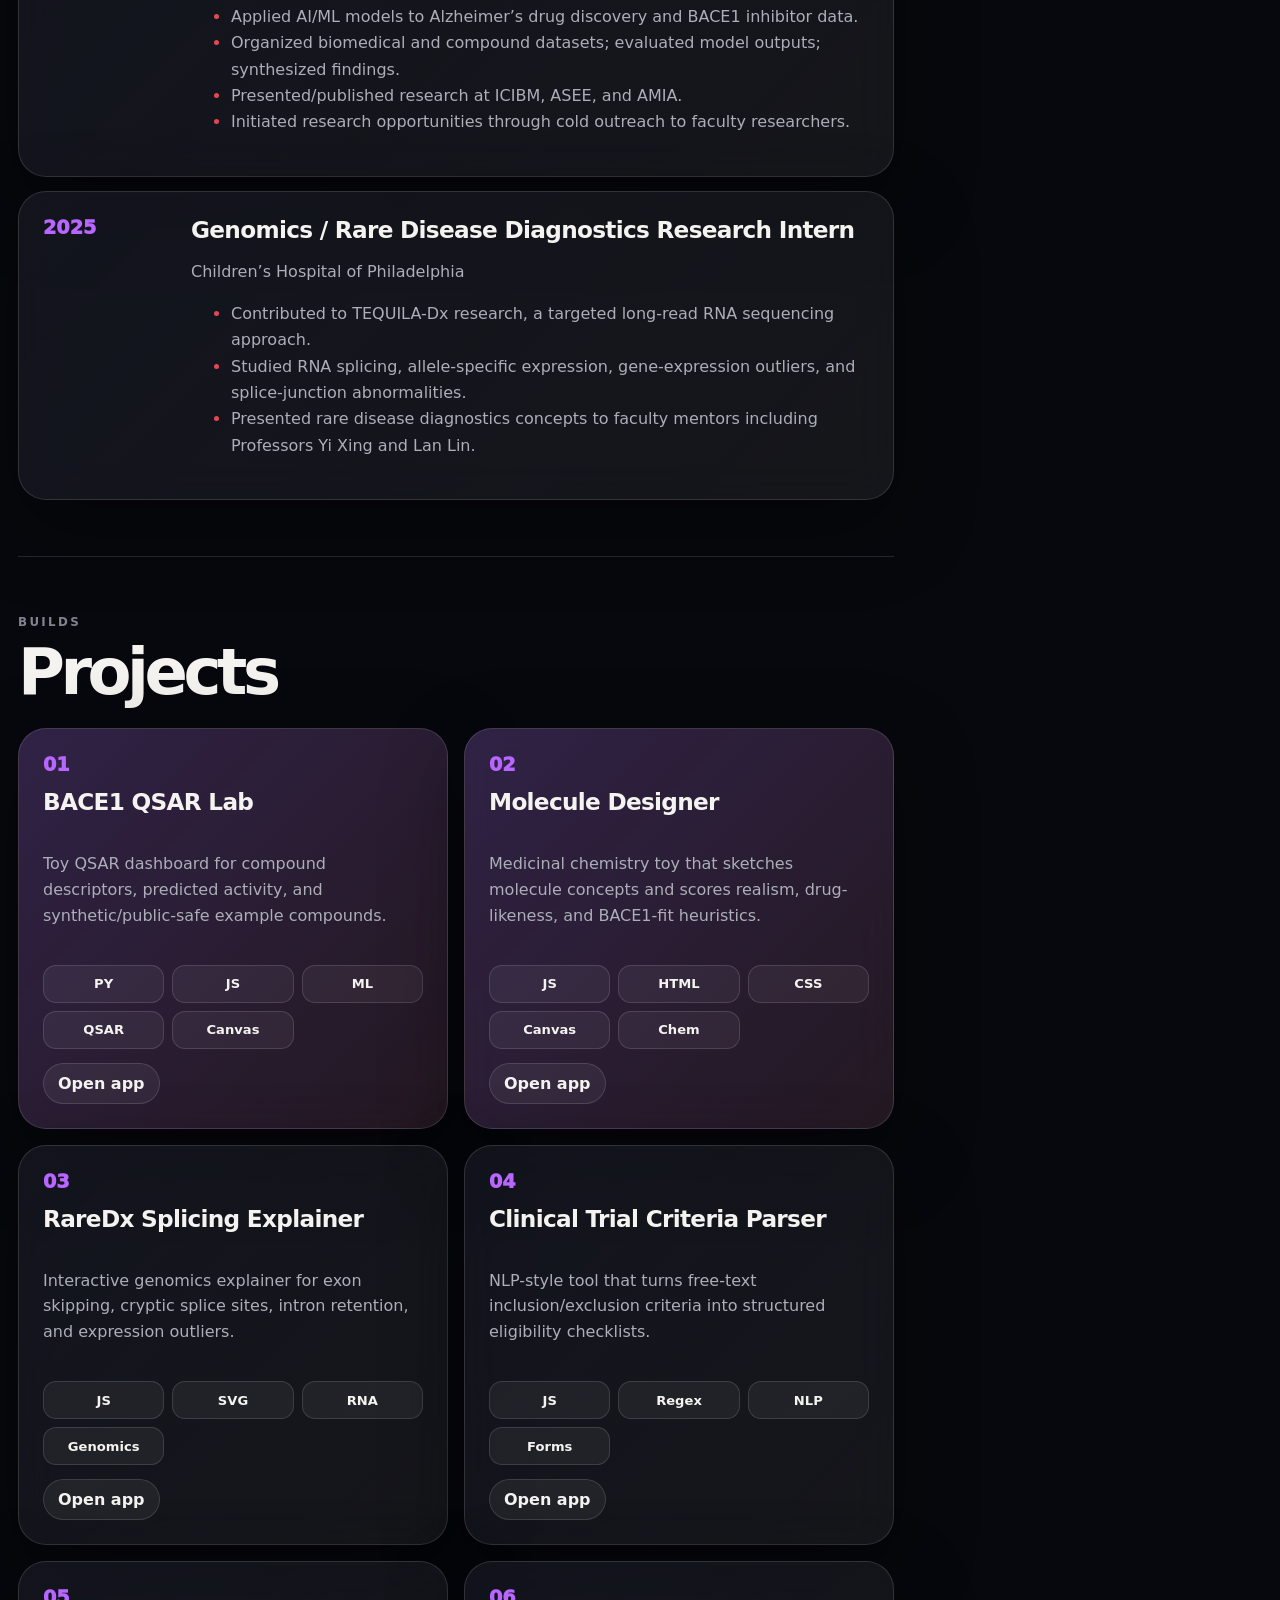
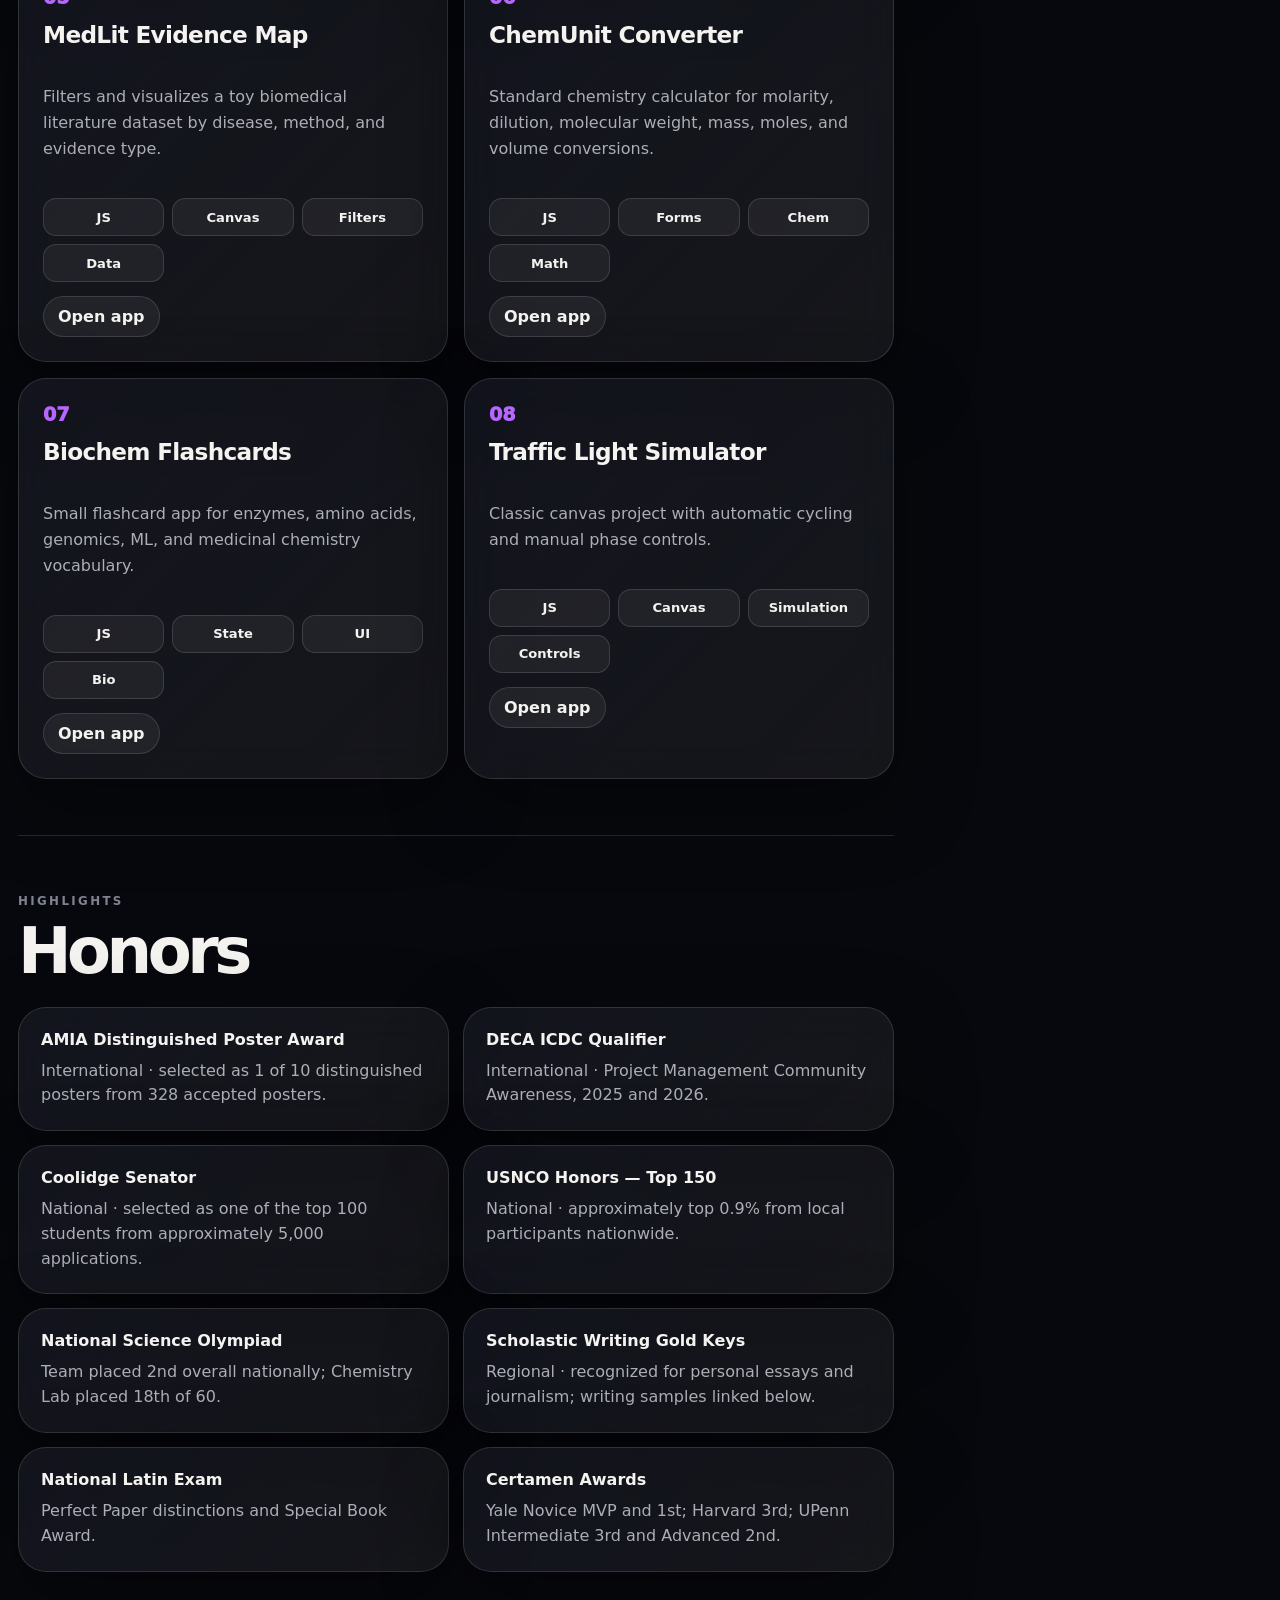
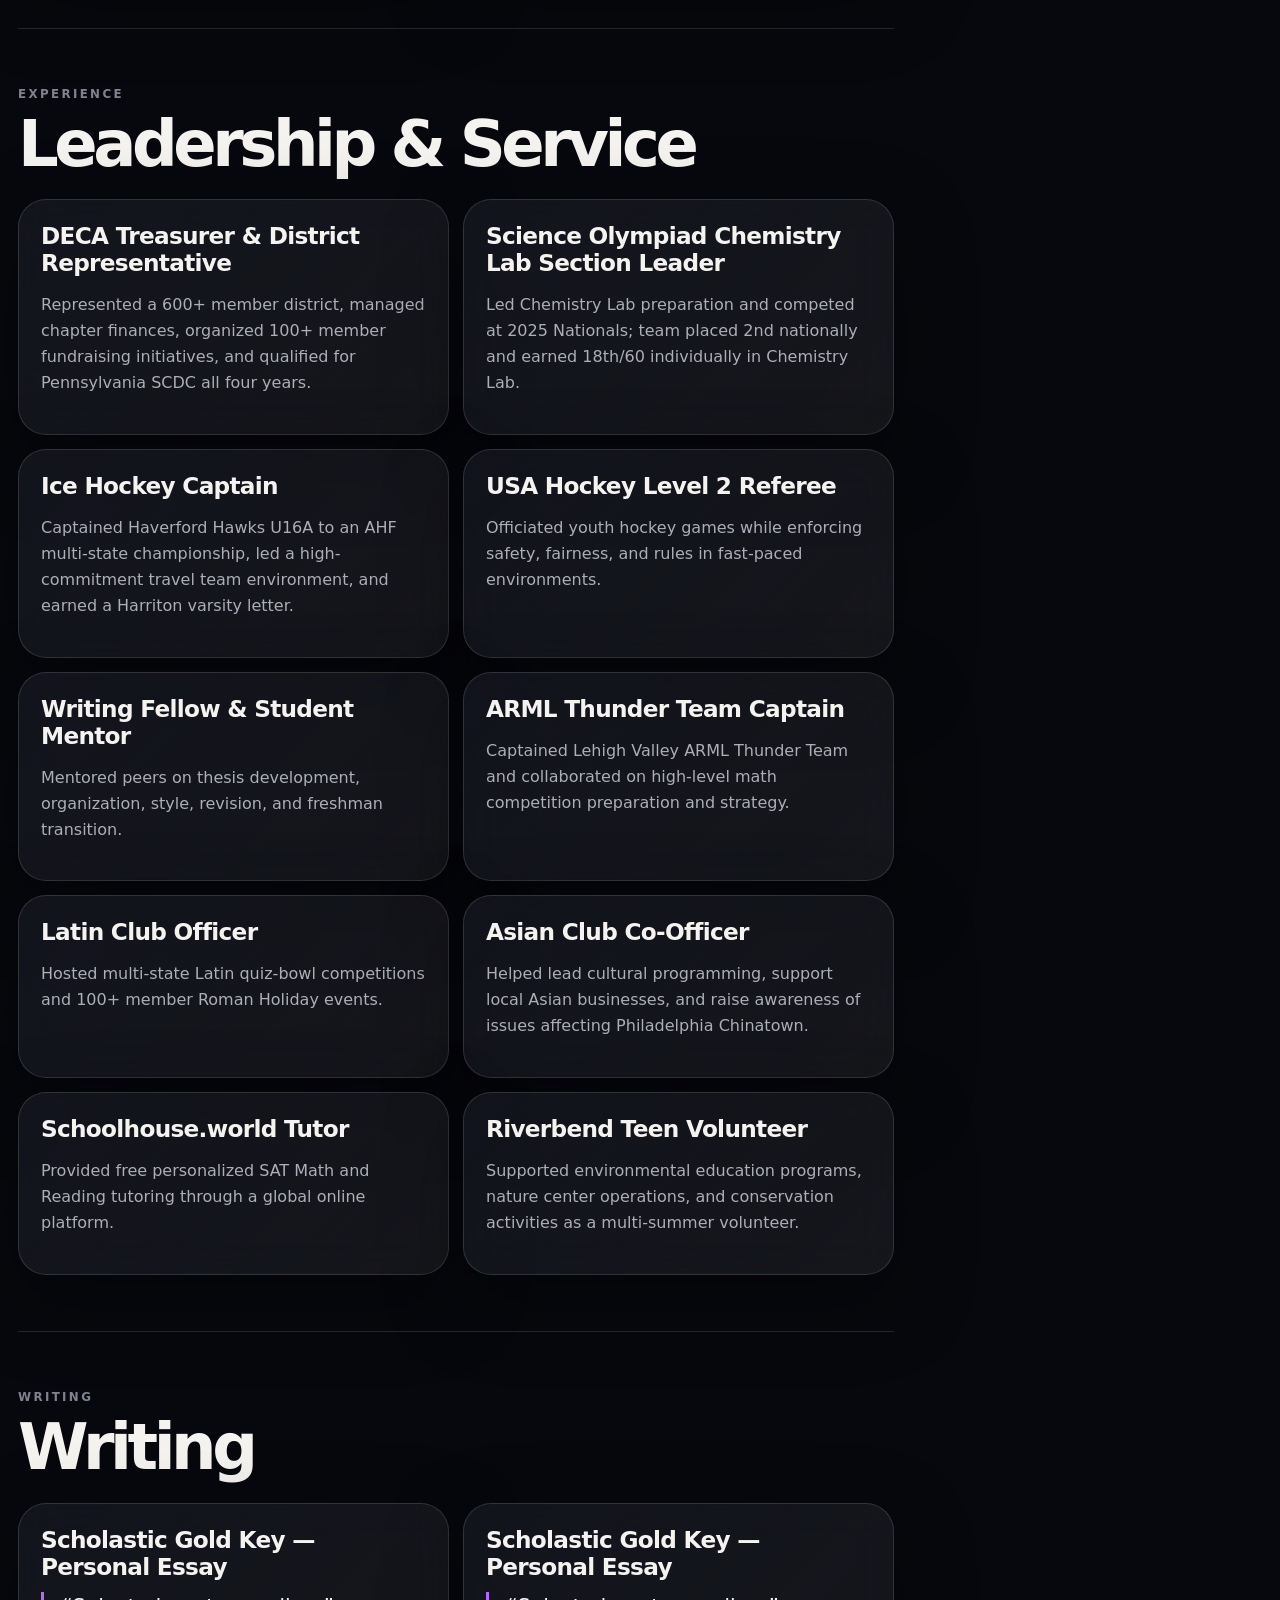
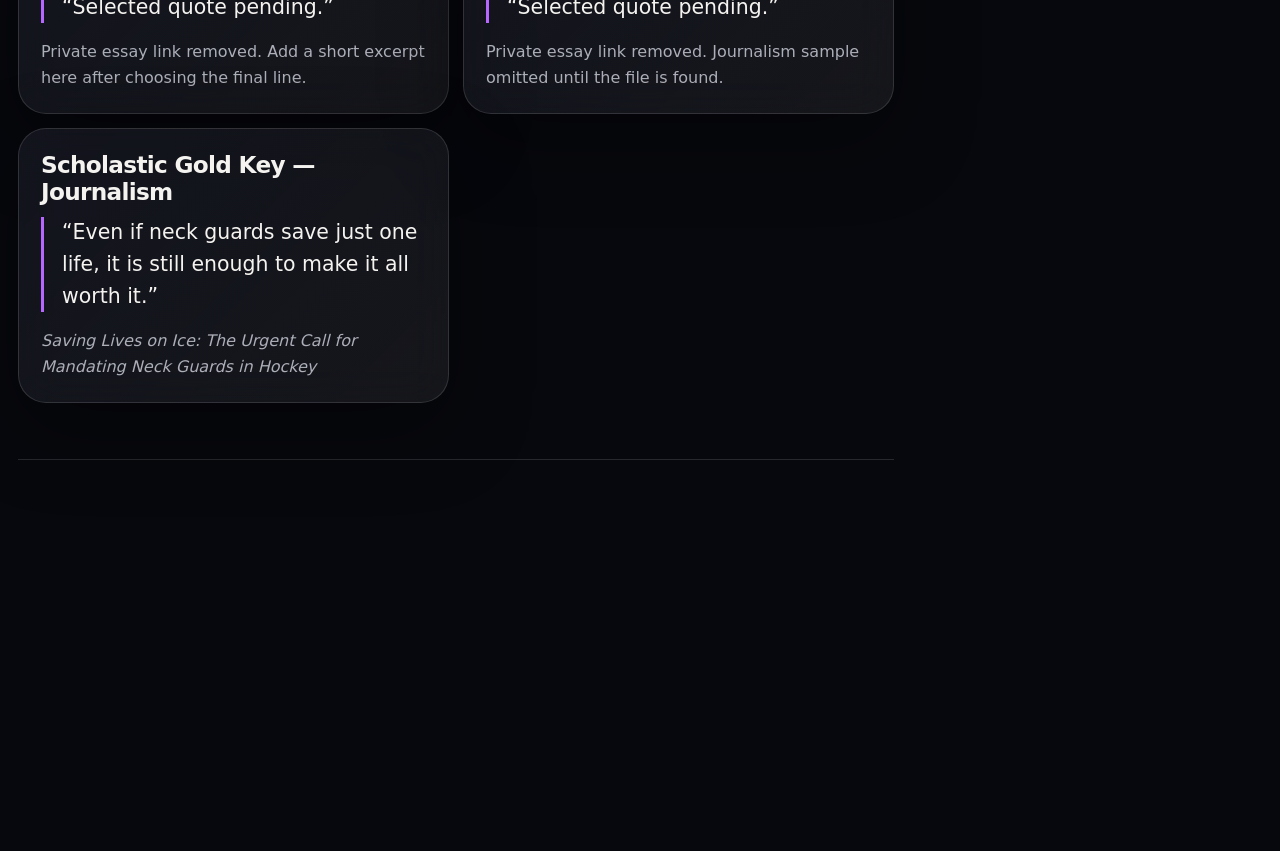
==== commit 7c9d7c77: "Add files via upload" ====
--- a/index.html
+++ b/index.html
@@ -1,6 +1,184 @@
-<!doctype html><html lang="en" data-theme="dark"><head><meta charset="utf-8"><meta name="viewport" content="width=device-width,initial-scale=1"><title>David Shen — Portfolio v4</title><style>
-:root{--bg:#08090d;--panel:#12131a;--panel2:#181923;--line:#2a2d38;--text:#f4f2ee;--muted:#a7a9b3;--faint:#737782;--accent:#b366ff;--red:#e2444e;--green:#82dca9;--amber:#f4c46b;--shadow:0 24px 70px rgba(0,0,0,.38)}[data-theme=light]{--bg:#f6f0e6;--panel:#fffaf2;--panel2:#f8efe3;--line:#d9cebf;--text:#151516;--muted:#61646b;--faint:#8a8278;--accent:#6e3db2;--red:#b8323b;--green:#187650;--amber:#9e6813;--shadow:0 20px 60px rgba(36,28,20,.12)}*{box-sizing:border-box}html{scroll-behavior:smooth}body{margin:0;background:var(--bg);color:var(--text);font-family:Inter,ui-sans-serif,system-ui,-apple-system,BlinkMacSystemFont,"Segoe UI",sans-serif}body:before{content:"";position:fixed;inset:0;background-image:linear-gradient(var(--line) 1px,transparent 1px),linear-gradient(90deg,var(--line) 1px,transparent 1px);background-size:48px 48px;opacity:.12;pointer-events:none}.layout{display:grid;grid-template-columns:250px minmax(0,1fr) 320px;gap:26px;max-width:1680px;margin:0 auto;padding:24px}.side,.rail{position:sticky;top:24px;align-self:start}.side{height:calc(100vh - 48px);display:flex;flex-direction:column;border:1px solid var(--line);border-radius:28px;background:rgba(18,19,26,.83);backdrop-filter:blur(18px);padding:18px}.brand{display:flex;gap:12px;align-items:center;text-decoration:none;border-bottom:1px solid var(--line);padding-bottom:18px}.logo{width:46px;height:46px;border-radius:16px;display:grid;place-items:center;background:linear-gradient(135deg,rgba(179,102,255,.3),rgba(226,68,78,.12));border:1px solid var(--line);font-weight:900}.brand strong,.brand small{display:block}.brand small{color:var(--muted);text-transform:uppercase;letter-spacing:.13em;font-size:.68rem}.nav{display:grid;gap:6px;margin-top:18px}.nav a{text-decoration:none;color:var(--muted);padding:11px 12px;border-radius:14px;font-weight:750}.nav a:hover,.nav a.active{background:var(--panel2);color:var(--text)}.note{margin-top:auto;border-top:1px solid var(--line);padding-top:16px;color:var(--muted);line-height:1.55}.note span,.label{display:block;color:var(--faint);text-transform:uppercase;letter-spacing:.2em;font-size:.74rem;font-weight:900;margin-bottom:10px}.section{padding:36px 0;border-bottom:1px solid var(--line);scroll-margin-top:24px}.profile{padding-top:8px}.profile-grid{display:grid;grid-template-columns:1fr 360px;gap:22px;align-items:end}.profile h1{font-size:clamp(5rem,11vw,12rem);line-height:.82;letter-spacing:-.095em;margin:0 0 22px}.summary{font-size:clamp(1.08rem,1.6vw,1.35rem);line-height:1.68;color:var(--muted);max-width:950px}.panel,.row,.research article,.project,.molecule,.skills,.honor,.lead article,.contact,.tool{border:1px solid var(--line);border-radius:24px;background:linear-gradient(145deg,var(--panel),rgba(255,255,255,.035));box-shadow:var(--shadow)}.panel{display:grid;gap:1px;overflow:hidden}.panel div{padding:18px 20px;background:rgba(255,255,255,.025)}.panel span{display:block;color:var(--faint);font-size:.72rem;letter-spacing:.13em;text-transform:uppercase;font-weight:900;margin-bottom:6px}.panel a{color:var(--text);text-decoration:none}.section h2{font-size:clamp(2.4rem,4.5vw,5rem);line-height:.94;letter-spacing:-.06em;margin:0 0 24px}.list{display:grid;gap:14px}.row{display:grid;grid-template-columns:1fr auto;gap:18px;padding:24px}.row h3,.research h3,.project h3,.lead h3,.contact h3{margin:0 0 8px;font-size:1.45rem;letter-spacing:-.03em}.row p,.research p,.project p,.lead p,.contact p{margin:0;color:var(--muted);line-height:1.6}.meta{color:var(--faint);white-space:nowrap}.chips,.tags,.skill-cloud{display:flex;gap:9px;flex-wrap:wrap;margin-top:16px}.chips span,.tags span,.skill{border:1px solid var(--line);background:var(--panel);color:var(--muted);padding:8px 11px;border-radius:999px;font-size:.88rem}.research{display:grid;gap:14px}.research article{display:grid;grid-template-columns:125px 1fr;gap:18px;padding:24px}.date{color:var(--accent);font-weight:950}.research ul,.project ul,#molNotes{color:var(--muted);line-height:1.65;margin:14px 0 0;padding-left:22px}.research li::marker,.project li::marker,#molNotes li::marker{color:var(--red)}.projects{display:grid;gap:14px}.project{display:grid;grid-template-columns:70px 1fr auto;gap:18px;padding:24px;align-items:start}.project:first-child{background:linear-gradient(135deg,rgba(179,102,255,.14),rgba(226,68,78,.08)),var(--panel)}.num{font-size:1.55rem;font-weight:950;color:var(--accent)}.project a,.contact a,button{border:1px solid var(--line);background:var(--panel2);color:var(--text);border-radius:999px;padding:10px 14px;text-decoration:none;font:inherit;font-weight:750;cursor:pointer}.molecule{display:grid;grid-template-columns:270px 1fr 280px;gap:14px;padding:14px}.controls,.score{padding:14px}.controls{display:grid;gap:12px}.controls label{display:grid;gap:7px;color:var(--muted);font-weight:750}.controls select,.controls input,.tool input{width:100%;border:1px solid var(--line);background:rgba(255,255,255,.045);color:var(--text);border-radius:13px;padding:10px;font:inherit}.controls input[type=range]{padding:0;accent-color:var(--accent)}.canvas-wrap{min-height:420px;border:1px solid var(--line);border-radius:18px;background:rgba(0,0,0,.12);overflow:hidden}canvas{width:100%;height:100%;display:block}.score{display:grid;align-content:start;gap:12px}.score>div:not(.bar){display:flex;justify-content:space-between;border-bottom:1px solid var(--line);padding-bottom:10px;color:var(--muted)}.score strong{color:var(--text);font-size:1.35rem}.bar{height:12px;border-radius:999px;background:rgba(255,255,255,.08);overflow:hidden}.bar i{display:block;width:0;height:100%;background:linear-gradient(90deg,var(--red),var(--accent),var(--green))}.skills{padding:20px}.tabs{display:flex;gap:9px;flex-wrap:wrap}.tabs button.active{background:rgba(179,102,255,.16);border-color:rgba(179,102,255,.45)}.focus{display:grid;grid-template-columns:180px 1fr 100px;gap:14px;align-items:center;margin:18px 0;padding:16px;border:1px solid var(--line);border-radius:18px;background:rgba(255,255,255,.025)}.meter{height:12px;border-radius:999px;background:rgba(255,255,255,.08);overflow:hidden}.meter i{display:block;height:100%;background:linear-gradient(90deg,var(--accent),var(--red),var(--green))}.skill{cursor:pointer}.skill.hide{display:none}.honors{display:grid;grid-template-columns:repeat(2,1fr);gap:14px}.honor{padding:20px}.honor strong{display:block;margin-bottom:9px}.honor span{color:var(--muted);line-height:1.55}.lead{display:grid;grid-template-columns:repeat(2,1fr);gap:14px}.lead article{padding:20px}.contact{display:flex;justify-content:space-between;align-items:center;gap:18px;padding:24px}.links{display:flex;gap:10px}.rail{display:grid;gap:14px}.tool{padding:18px}.tool h3{margin:0 0 12px}.tool a{display:block;text-decoration:none;color:var(--muted);border:1px solid var(--line);border-radius:12px;padding:9px;margin-top:8px}.clock{font-size:2.4rem;font-weight:950;letter-spacing:-.06em}.small{color:var(--muted)}.highlight{outline:2px solid var(--accent);outline-offset:4px}@media(max-width:1250px){.layout{grid-template-columns:230px minmax(0,1fr)}.rail{grid-column:1/-1;position:static;grid-template-columns:repeat(3,1fr)}.molecule{grid-template-columns:1fr}.canvas-wrap{height:420px}}@media(max-width:850px){.layout{grid-template-columns:1fr}.side{position:static;height:auto}.rail{grid-template-columns:1fr}.profile-grid,.project,.research article,.row,.contact{grid-template-columns:1fr}.honors,.lead{grid-template-columns:1fr}.profile h1{font-size:4.8rem}.focus{grid-template-columns:1fr}}
-</style></head><body><div class="layout"><aside class="side"><a class="brand" href="#profile"><span class="logo">DS</span><span><strong>David Shen</strong><small>Dartmouth ’30</small></span></a><nav class="nav"><a href="#profile">Profile</a><a href="#education">Education</a><a href="#research">Research</a><a href="#projects">Projects</a><a href="#molecule">Molecule</a><a href="#skills">Skills</a><a href="#honors">Honors</a><a href="#leadership">Leadership</a><a href="#contact">Contact</a></nav><p class="note"><span>Focus</span>AI/ML drug discovery · biomedical informatics · chemistry · data science</p></aside><main><section id="profile" class="section profile" data-index="profile david shen dartmouth data science economics ai ml drug discovery chemistry biomedical informatics gladwyne"><span class="label">Profile</span><div class="profile-grid"><div><h1>David Shen</h1><p class="summary">Incoming Dartmouth student studying Data Science and Economics. Research experience in AI/ML drug discovery and rare disease diagnostics. Background in chemistry, Latin, writing, business competitions, and ice hockey.</p></div><div class="panel"><div><span>School</span><strong>Dartmouth College</strong></div><div><span>Major</span><strong>Data Science + Economics</strong></div><div><span>Location</span><strong>Gladwyne, PA</strong></div><div><span>Email</span><a href="mailto:david.k.shen.30@dartmouth.edu">david.k.shen.30@dartmouth.edu</a></div></div></div></section><section id="education" class="section" data-index="education dartmouth harriton gpa sat ap computer science chemistry organic chemistry physics calculus statistics latin economics"><span class="label">Education</span><h2>Education</h2><div class="list"><article class="row"><div><h3>Dartmouth College</h3><p>Bachelor of Arts, Data Science and Economics · Expected June 2030</p></div><div class="meta">Hanover, NH</div></article><article class="row"><div><h3>Harriton High School</h3><p>GPA 5.0/5.0 · SAT 1580 · 17 AP courses · High School Diploma, June 2026</p></div><div class="meta">Bryn Mawr, PA</div></article></div><div class="chips"><span>AP Computer Science A</span><span>AP Statistics</span><span>AP Calculus BC</span><span>AP Physics C</span><span>AP Chemistry</span><span>Organic Chemistry</span><span>AP Biology</span><span>Linear Algebra</span><span>Latin</span><span>AP Economics</span></div></section><section id="research" class="section" data-index="research bace1 alzheimer ai ml drug discovery university pennsylvania villanova amia icibm asee chop tequila dx genomics rare disease rna sequencing splicing"><span class="label">Research</span><h2>Research</h2><div class="research"><article><div class="date">2022–2026</div><div><h3>AI/ML Drug Discovery Research Intern</h3><p class="org">Institute for Biomedical Informatics, University of Pennsylvania & Villanova University</p><ul><li>Applied AI/ML models to Alzheimer’s drug discovery and BACE1 inhibitor data.</li><li>Organized biomedical and compound datasets; evaluated model outputs.</li><li>Presented/published research at ICIBM, ASEE, and AMIA.</li><li>Initiated research opportunities through cold outreach to faculty researchers.</li></ul></div></article><article><div class="date">2025</div><div><h3>Genomics / Rare Disease Diagnostics Research Intern</h3><p class="org">Children’s Hospital of Philadelphia</p><ul><li>Contributed to TEQUILA-Dx research, a targeted long-read RNA sequencing approach.</li><li>Studied RNA splicing, allele-specific expression, expression outliers, and splice-junction abnormalities.</li><li>Presented findings to faculty mentors including Professors Yi Xing and Lan Lin.</li></ul></div></article></div></section><section id="projects" class="section" data-index="projects bace1 qsar molecule designer rare disease diagnostics clinical trial parser medlit evidence map drug design medicine biomedical"><span class="label">Builds</span><h2>Projects</h2><div class="projects"><article class="project"><div class="num">01</div><div><h3>BACE1 QSAR Lab</h3><p>Public-safe demo repo for compound descriptors, baseline ML models, and evaluation plots inspired by BACE1 inhibitor discovery.</p><div class="tags"><span>Python</span><span>ML</span><span>Drug discovery</span></div></div><a href="#molecule">Open</a></article><article class="project"><div class="num">02</div><div><h3>Molecule Designer</h3><p>Interactive molecule concept builder that scores realism, drug-likeness, and a BACE1-fit heuristic using medicinal chemistry rules of thumb.</p><div class="tags"><span>JavaScript</span><span>Canvas</span><span>Chemistry</span></div></div><a href="#molecule">Try</a></article><article class="project"><div class="num">03</div><div><h3>RareDx Explainer</h3><p>Planned interactive explainer for long-read RNA sequencing, splicing, outlier expression, and rare disease diagnostic clues.</p><div class="tags"><span>Genomics</span><span>RNA-seq</span></div></div><a href="#research">Context</a></article><article class="project"><div class="num">04</div><div><h3>Clinical Trial Criteria Parser</h3><p>Planned NLP tool that turns inclusion/exclusion criteria into structured eligibility checklists.</p><div class="tags"><span>NLP</span><span>Medicine</span></div></div><a href="#contact">Planned</a></article><article class="project"><div class="num">05</div><div><h3>MedLit Evidence Map</h3><p>Planned biomedical literature map organizing papers by disease, method, sample size, and evidence type.</p><div class="tags"><span>Search</span><span>Visualization</span></div></div><a href="#skills">Skills</a></article></div></section><section id="molecule" class="section" data-index="molecule designer drug likeness medicinal chemistry scaffold bace1 lipinski chemistry canvas interactive"><span class="label">Interactive</span><h2>Molecule Designer</h2><div class="molecule"><div class="controls"><label>Scaffold<select id="scaffold"><option value="hetero">Heteroaromatic ring</option><option value="aromatic">Aromatic ring</option><option value="fused">Fused ring</option><option value="aliphatic">Aliphatic chain</option></select></label><label>Polar handle<select id="polar"><option value="amide">Amide</option><option value="alcohol">Alcohol</option><option value="amine">Amine</option><option value="acid">Carboxylic acid</option><option value="none">None</option></select></label><label>Hydrophobic group<select id="hydro"><option value="phenyl">Phenyl</option><option value="halogen">Halogen</option><option value="methyl">Methyl</option><option value="tertbutyl">tert-Butyl</option><option value="none">None</option></select></label><label>Flexibility<input type="range" id="flex" min="0" max="10" value="4"></label><label>Size<input type="range" id="size" min="0" max="10" value="5"></label><button id="randomize" type="button">Generate variant</button></div><div class="canvas-wrap"><canvas id="molCanvas" width="720" height="430"></canvas></div><div class="score"><div><span>Realism</span><strong id="realism">--</strong></div><div><span>Drug-likeness</span><strong id="druglike">--</strong></div><div><span>BACE1 heuristic</span><strong id="bacefit">--</strong></div><div class="bar"><i id="overallBar"></i></div><ul id="molNotes"></ul></div></div></section><section id="skills" class="section" data-index="skills python java r machine learning data cleaning research synthesis excel powerpoint google sheets public speaking cold outreach writing communication chemistry genomics"><span class="label">Toolkit</span><h2>Skills</h2><div class="skills"><div class="tabs"><button class="active" data-tab="all">All</button><button data-tab="programming">Programming</button><button data-tab="data">Data / ML</button><button data-tab="research">Research</button><button data-tab="communication">Communication</button><button data-tab="tools">Tools</button></div><div class="focus"><span id="focusSkill">Python</span><div class="skill-meter"><i id="focusMeter"></i></div><strong id="focusLevel">Advanced</strong></div><div id="skillCloud" class="skill-cloud"></div></div></section><section id="honors" class="section" data-index="honors awards amia distinguished poster deca icdc coolidge senator usnco top 150 science olympiad scholastic writing national latin exam certamen"><span class="label">Highlights</span><h2>Honors</h2><div class="honors"><article class="honor"><strong>AMIA Distinguished Poster Award</strong><span>International · 1 of 10 distinguished posters from 328 accepted posters</span></article><article class="honor"><strong>DECA ICDC Qualifier</strong><span>International · Project Management Community Awareness, 2025 and 2026</span></article><article class="honor"><strong>Coolidge Senator</strong><span>National · top 100 from approximately 5,000 applications</span></article><article class="honor"><strong>USNCO Honors — Top 150</strong><span>National · approximately top 0.9% from local participants</span></article><article class="honor"><strong>National Science Olympiad</strong><span>Team placed 2nd nationally; Chemistry Lab 18th/60</span></article><article class="honor"><strong>Scholastic Art & Writing Gold Keys</strong><span>Regional · two personal essays and one journalism piece</span></article><article class="honor"><strong>National Latin Exam</strong><span>Perfect Paper distinctions and Special Book Award</span></article><article class="honor"><strong>Certamen Awards</strong><span>Yale Novice MVP and 1st; Harvard 3rd; UPenn placements</span></article></div></section><section id="leadership" class="section" data-index="leadership service volunteer deca science olympiad hockey captain writing fellow mentor arml latin club asian club schoolhouse riverbend referee skatium"><span class="label">Experience</span><h2>Leadership & Service</h2><div class="lead"><article><h3>DECA Treasurer & District Representative</h3><p>Represented a 600+ member district, managed finances, organized fundraising, and qualified for Pennsylvania SCDC all four years.</p></article><article><h3>Science Olympiad Chemistry Lab Section Leader</h3><p>Led preparation and competed at 2025 Nationals; team placed 2nd overall.</p></article><article><h3>Ice Hockey Captain</h3><p>Captained Haverford Hawks U16A to an AHF multi-state championship and earned Harriton varsity letter.</p></article><article><h3>Writing Fellow & Student Mentor</h3><p>Mentored peers on thesis development, organization, style, revision, and freshman transition.</p></article><article><h3>ARML Thunder Team Captain</h3><p>Led high-level math competition preparation and strategy.</p></article><article><h3>Latin Club Officer</h3><p>Hosted multi-state Latin quiz-bowl competitions and 100+ member Roman Holiday events.</p></article><article><h3>Schoolhouse.world Tutor</h3><p>Provided free SAT Math and Reading tutoring through a global online tutoring platform.</p></article><article><h3>Riverbend Teen Volunteer</h3><p>Supported environmental education programs, nature center operations, and conservation activities.</p></article></div></section><section id="contact" class="section"><span class="label">Reach out</span><h2>Contact</h2><div class="contact"><div><h3>David Shen</h3><p>Dartmouth College ’30 · Data Science and Economics</p></div><div class="links"><a href="mailto:david.k.shen.30@dartmouth.edu">Email</a><a href="https://www.linkedin.com/in/david-shen-7abb48238/" target="_blank" rel="noreferrer">LinkedIn</a></div></div></section></main><aside class="rail"><div class="tool"><h3>Search</h3><input id="search" type="search" placeholder="Search sections, resume, links"><div id="searchResults"></div></div><div class="tool"><h3>Utility</h3><button id="themeToggle" type="button">Light mode</button><div class="clock" id="clock">--:--</div><small class="small" id="dateLine">--</small></div><div class="tool"><h3>Quick info</h3><p class="small"><strong>Technical:</strong> Python, Java, R, AI/ML</p><p class="small"><strong>Research:</strong> BACE1, TEQUILA-Dx</p><p class="small"><strong>Current:</strong> building public medicine-focused demos</p></div></aside></div><script>
-const root=document.documentElement;const theme=document.getElementById('themeToggle');theme.onclick=()=>{root.dataset.theme=root.dataset.theme==='dark'?'light':'dark';theme.textContent=root.dataset.theme==='dark'?'Light mode':'Dark mode';drawMol()};function tick(){const n=new Date();clock.textContent=n.toLocaleTimeString([],{hour:'2-digit',minute:'2-digit'});dateLine.textContent=n.toLocaleDateString([],{weekday:'short',month:'short',day:'numeric'})}tick();setInterval(tick,1000);const secs=[...document.querySelectorAll('main section')],navs=[...document.querySelectorAll('.nav a')];new IntersectionObserver(es=>es.forEach(e=>{if(e.isIntersecting)navs.forEach(a=>a.classList.toggle('active',a.hash==='#'+e.target.id))}),{rootMargin:'-35% 0px -60% 0px'}).observe(profile);secs.forEach(s=>new IntersectionObserver(es=>es.forEach(e=>{if(e.isIntersecting)navs.forEach(a=>a.classList.toggle('active',a.hash==='#'+e.target.id))}),{rootMargin:'-35% 0px -60% 0px'}).observe(s));search.oninput=()=>{const q=search.value.toLowerCase().trim();searchResults.innerHTML='';if(!q)return;secs.filter(s=>(s.dataset.index||s.textContent).toLowerCase().includes(q)).slice(0,6).forEach(s=>{const a=document.createElement('a');a.href='#'+s.id;a.textContent=s.querySelector('h2,h1')?.textContent||s.id;a.onclick=()=>{setTimeout(()=>{s.classList.add('highlight');setTimeout(()=>s.classList.remove('highlight'),1600)},250)};searchResults.appendChild(a)})};const skillData=[['Python','programming',88,'Advanced'],['Java','programming',78,'Advanced'],['R','programming',70,'Intermediate+'],['AI/ML','data',82,'Advanced'],['Data cleaning','data',90,'Advanced'],['Research synthesis','research',92,'Advanced'],['Biomedical informatics','research',78,'Advanced'],['Genomics concepts','research',72,'Intermediate+'],['Chemistry','research',88,'Advanced'],['Excel','tools',84,'Advanced'],['Google Sheets','tools',82,'Advanced'],['PowerPoint','tools',86,'Advanced'],['Public speaking','communication',82,'Advanced'],['Cold outreach','communication',80,'Advanced'],['Writing/editing','communication',88,'Advanced']];function setSkill(n,l,lab){focusSkill.textContent=n;focusMeter.style.width=l+'%';focusLevel.textContent=lab}function renderSkills(f='all'){skillCloud.innerHTML='';skillData.forEach(([n,c,l,lab])=>{let b=document.createElement('button');b.className='skill'+(f!=='all'&&c!==f?' hide':'');b.textContent=n;b.onclick=()=>setSkill(n,l,lab);skillCloud.appendChild(b)})}document.querySelectorAll('[data-tab]').forEach(b=>b.onclick=()=>{document.querySelectorAll('[data-tab]').forEach(x=>x.classList.remove('active'));b.classList.add('active');renderSkills(b.dataset.tab)});renderSkills();setSkill('Python',88,'Advanced');
-const ctx=molCanvas.getContext('2d');['scaffold','polar','hydro','flex','size'].forEach(id=>document.getElementById(id).oninput=updateMol);randomize.onclick=()=>{for(const id of ['scaffold','polar','hydro']){const e=document.getElementById(id);e.selectedIndex=Math.floor(Math.random()*e.options.length)}flex.value=Math.floor(Math.random()*11);size.value=Math.floor(Math.random()*11);updateMol()};function clip(n){return Math.max(5,Math.min(99,Math.round(n)))}function molScore(){const sc=scaffold.value,po=polar.value,hy=hydro.value,fl=+flex.value,sz=+size.value;let r=72,d=70,b=64,notes=[];if(sc==='hetero'){r+=8;d+=8;notes.push('Heteroaromatic core improves polarity and binding options.')}if(sc==='aromatic'){r+=7;b+=10;notes.push('Aromatic core can support hydrophobic pocket interactions.')}if(sc==='fused'){b+=9;d-=6;notes.push('Fused rings may increase potency but raise size/lipophilicity risk.')}if(sc==='aliphatic'){r+=3;b-=8;notes.push('Aliphatic scaffold is flexible but less shape-defined.')}if(po==='amide'){d+=12;r+=8;notes.push('Amide adds realistic H-bonding and medicinal chemistry stability.')}if(po==='acid'){d-=5;b-=8;notes.push('Carboxylic acid increases polarity and may reduce CNS penetration.')}if(po==='none'){d-=10;notes.push('No polar group may reduce solubility and specific binding.')}if(hy==='phenyl'){b+=8;d-=2;notes.push('Phenyl can fill hydrophobic regions but adds lipophilicity.')}if(hy==='tertbutyl'){d-=8;r-=2;notes.push('Bulky hydrophobe may hurt solubility and fit.')}if(hy==='halogen'){b+=4;r+=3;notes.push('Halogen can tune binding and metabolic stability.')}d-=Math.max(0,fl-6)*5;r-=Math.max(0,fl-7)*4;b-=Math.abs(sz-6)*3;d-=Math.max(0,sz-8)*7;notes.push(`Flexibility ${fl}/10; size ${sz}/10.`);return{r:clip(r),d:clip(d),b:clip(b),notes,sc,po,hy}}function updateMol(){const s=molScore();realism.textContent=s.r;druglike.textContent=s.d;bacefit.textContent=s.b;overallBar.style.width=Math.round((s.r+s.d+s.b)/3)+'%';molNotes.innerHTML=s.notes.slice(0,4).map(x=>'<li>'+x+'</li>').join('');drawMol(s)}function drawMol(s=molScore()){const w=molCanvas.width,h=molCanvas.height,st=getComputedStyle(root);ctx.clearRect(0,0,w,h);ctx.save();ctx.translate(w/2,h/2);ctx.lineWidth=4;function atom(x,y,t,c){ctx.beginPath();ctx.fillStyle=st.getPropertyValue('--bg');ctx.strokeStyle=c;ctx.arc(x,y,24,0,7);ctx.fill();ctx.stroke();ctx.fillStyle=st.getPropertyValue('--text');ctx.font='700 15px system-ui';ctx.textAlign='center';ctx.textBaseline='middle';ctx.fillText(t,x,y)}function bond(x1,y1,x2,y2){ctx.beginPath();ctx.moveTo(x1,y1);ctx.lineTo(x2,y2);ctx.stroke()}const ac=st.getPropertyValue('--accent'),gr=st.getPropertyValue('--green'),rd=st.getPropertyValue('--red'),am=st.getPropertyValue('--amber');let pts=[];ctx.strokeStyle=ac;if(s.sc==='aliphatic'){[-120,-60,0,60,120].forEach((x,i)=>{atom(x,i%2?-38:0,'C',ac);if(i)bond([-120,-60,0,60,120][i-1],(i-1)%2?-38:0,x,i%2?-38:0)});pts=[[-120,0],[120,0]]}else{let R=s.sc==='fused'?62:76;for(let i=0;i<6;i++){let a=-Math.PI/2+i*Math.PI*2/6;pts.push([Math.cos(a)*R,Math.sin(a)*R])}ctx.beginPath();pts.forEach((p,i)=>i?ctx.lineTo(...p):ctx.moveTo(...p));ctx.closePath();ctx.stroke();pts.forEach((p,i)=>atom(p[0],p[1],s.sc==='hetero'&&i===2?'N':'C',s.sc==='hetero'&&i===2?gr:ac));if(s.sc==='fused'){ctx.translate(94,0);ctx.strokeStyle=am;ctx.beginPath();pts.forEach((p,i)=>i?ctx.lineTo(p[0]*.82,p[1]*.82):ctx.moveTo(p[0]*.82,p[1]*.82));ctx.closePath();ctx.stroke();ctx.translate(-94,0)}}ctx.strokeStyle=st.getPropertyValue('--muted');bond(pts[0][0],pts[0][1],pts[0][0]-90,pts[0][1]-66);atom(pts[0][0]-118,pts[0][1]-88,s.po==='amine'?'N':s.po==='acid'?'CO₂H':s.po==='alcohol'?'OH':s.po==='none'?'H':'CONH',gr);bond(pts[1][0],pts[1][1],pts[1][0]+96,pts[1][1]+56);atom(pts[1][0]+124,pts[1][1]+72,s.hy==='halogen'?'Cl':s.hy==='tertbutyl'?'tBu':s.hy==='methyl'?'Me':s.hy==='none'?'H':'Ph',rd);ctx.restore();ctx.fillStyle=st.getPropertyValue('--muted');ctx.font='700 14px system-ui';ctx.fillText('toy medicinal-chemistry sketch, not a structure file',22,h-24)}updateMol();
-</script></body></html>
+<!doctype html>
+<html lang="en" data-theme="dark">
+<head>
+  <meta charset="utf-8" />
+  <meta name="viewport" content="width=device-width, initial-scale=1" />
+  <title>David Shen</title>
+  <meta name="description" content="David Shen — Dartmouth '30, Data Science and Economics, AI/ML drug discovery, biomedical informatics, chemistry, and leadership." />
+  <link rel="stylesheet" href="styles.css" />
+</head>
+<body>
+  <div class="liquid-bg" aria-hidden="true"><span></span><span></span><span></span></div>
+
+  <header class="glass nav-shell">
+    <a class="brand" href="#about">
+      <span class="brand-mark">DS</span>
+      <span><b>David Shen</b><small>Portfolio</small></span>
+    </a>
+    <nav class="nav">
+      <a href="#about">About</a>
+      <a href="#education">Education</a>
+      <a href="#research">Research</a>
+      <a href="#projects">Projects</a>
+      <a href="#honors">Honors</a>
+      <a href="#experience">Experience</a>
+      <a href="#writing">Writing</a>
+      <a href="#contact">Contact</a>
+    </nav>
+  </header>
+
+  <div class="page-grid">
+    <main>
+      <section id="about" class="hero section reveal" data-search="about david shen dartmouth data science economics ai ml drug discovery biomedical informatics chemistry gladwyne pennsylvania">
+        <p class="section-kicker">Student · Gladwyne, PA</p>
+        <h1>David Shen</h1>
+        <p class="hero-text">Incoming Dartmouth student studying Data Science and Economics. Research in AI/ML drug discovery and rare disease diagnostics; broader interests in chemistry, biomedical informatics, economics, classics, writing, and hockey.</p>
+        <div class="fact-grid">
+          <article class="glass"><span>College</span><strong>Dartmouth College ’30</strong></article>
+          <article class="glass"><span>Academic focus</span><strong>Data Science + Economics</strong></article>
+          <article class="glass"><span>Research</span><strong>BACE1 · TEQUILA-Dx</strong></article>
+          <article class="glass"><span>Technical</span><strong>Python · Java · R · AI/ML</strong></article>
+        </div>
+      </section>
+
+      <section id="education" class="section reveal" data-search="education dartmouth harriton gpa sat ap courses computer science chemistry organic chemistry physics calculus latin economics">
+        <p class="section-kicker">Education</p>
+        <h2>Education</h2>
+        <div class="list-cards">
+          <article class="glass row-card"><div><h3>Dartmouth College</h3><p>Bachelor of Arts, Data Science and Economics · Expected June 2030</p></div><span>Hanover, NH</span></article>
+          <article class="glass row-card"><div><h3>Harriton High School</h3><p>GPA 5.0/5.0 · SAT 1580 · 17 AP courses · High School Diploma, June 2026</p></div><span>Bryn Mawr, PA</span></article>
+        </div>
+        <div class="chip-cloud glass soft-panel">
+          <span>AP Computer Science A</span><span>AP Computer Science Principles</span><span>AP Statistics</span><span>AP Calculus BC</span><span>AP Physics C</span><span>AP Chemistry</span><span>Organic Chemistry</span><span>AP Biology</span><span>AP Economics</span><span>Linear Algebra</span><span>Latin</span>
+        </div>
+      </section>
+
+      <section id="research" class="section reveal" data-search="research bace1 alzheimer ai ml drug discovery university pennsylvania villanova amia icibm asee chop tequila dx genomics rare disease diagnostics rna sequencing splicing">
+        <p class="section-kicker">Medicine + Data</p>
+        <h2>Research</h2>
+        <div class="research-list">
+          <article class="glass research-card">
+            <div class="year">2022–2026</div>
+            <div>
+              <h3>AI/ML Drug Discovery Research Intern</h3>
+              <p class="muted">Institute for Biomedical Informatics, University of Pennsylvania & Villanova University</p>
+              <ul>
+                <li>Applied AI/ML models to Alzheimer’s drug discovery and BACE1 inhibitor data.</li>
+                <li>Organized biomedical and compound datasets; evaluated model outputs; synthesized findings.</li>
+                <li>Presented/published research at ICIBM, ASEE, and AMIA.</li>
+                <li>Initiated research opportunities through cold outreach to faculty researchers.</li>
+              </ul>
+            </div>
+          </article>
+          <article class="glass research-card">
+            <div class="year">2025</div>
+            <div>
+              <h3>Genomics / Rare Disease Diagnostics Research Intern</h3>
+              <p class="muted">Children’s Hospital of Philadelphia</p>
+              <ul>
+                <li>Contributed to TEQUILA-Dx research, a targeted long-read RNA sequencing approach.</li>
+                <li>Studied RNA splicing, allele-specific expression, gene-expression outliers, and splice-junction abnormalities.</li>
+                <li>Presented rare disease diagnostics concepts to faculty mentors including Professors Yi Xing and Lan Lin.</li>
+              </ul>
+            </div>
+          </article>
+        </div>
+      </section>
+
+      <section id="projects" class="section reveal" data-search="projects apps molecule designer bace1 qsar raredx clinical trial parser medlit evidence map chem unit converter biochem flashcards traffic light simulator">
+        <p class="section-kicker">Builds</p>
+        <h2>Projects</h2>
+        <div class="project-grid">
+          <article class="glass project-card primary"><span class="num">01</span><h3>BACE1 QSAR Lab</h3><p>Toy QSAR dashboard for compound descriptors, predicted activity, and synthetic/public-safe example compounds.</p><div class="stack-list"><span>PY</span><span>JS</span><span>ML</span><span>QSAR</span><span>Canvas</span></div><a href="apps/bace1-qsar-lab/index.html">Open app</a></article>
+          <article class="glass project-card primary"><span class="num">02</span><h3>Molecule Designer</h3><p>Medicinal chemistry toy that sketches molecule concepts and scores realism, drug-likeness, and BACE1-fit heuristics.</p><div class="stack-list"><span>JS</span><span>HTML</span><span>CSS</span><span>Canvas</span><span>Chem</span></div><a href="apps/molecule-designer/index.html">Open app</a></article>
+          <article class="glass project-card"><span class="num">03</span><h3>RareDx Splicing Explainer</h3><p>Interactive genomics explainer for exon skipping, cryptic splice sites, intron retention, and expression outliers.</p><div class="stack-list"><span>JS</span><span>SVG</span><span>RNA</span><span>Genomics</span></div><a href="apps/raredx-splicing-explainer/index.html">Open app</a></article>
+          <article class="glass project-card"><span class="num">04</span><h3>Clinical Trial Criteria Parser</h3><p>NLP-style tool that turns free-text inclusion/exclusion criteria into structured eligibility checklists.</p><div class="stack-list"><span>JS</span><span>Regex</span><span>NLP</span><span>Forms</span></div><a href="apps/clinical-trial-parser/index.html">Open app</a></article>
+          <article class="glass project-card"><span class="num">05</span><h3>MedLit Evidence Map</h3><p>Filters and visualizes a toy biomedical literature dataset by disease, method, and evidence type.</p><div class="stack-list"><span>JS</span><span>Canvas</span><span>Filters</span><span>Data</span></div><a href="apps/medlit-evidence-map/index.html">Open app</a></article>
+          <article class="glass project-card"><span class="num">06</span><h3>ChemUnit Converter</h3><p>Standard chemistry calculator for molarity, dilution, molecular weight, mass, moles, and volume conversions.</p><div class="stack-list"><span>JS</span><span>Forms</span><span>Chem</span><span>Math</span></div><a href="apps/chem-unit-converter/index.html">Open app</a></article>
+          <article class="glass project-card"><span class="num">07</span><h3>Biochem Flashcards</h3><p>Small flashcard app for enzymes, amino acids, genomics, ML, and medicinal chemistry vocabulary.</p><div class="stack-list"><span>JS</span><span>State</span><span>UI</span><span>Bio</span></div><a href="apps/biochem-flashcards/index.html">Open app</a></article>
+          <article class="glass project-card"><span class="num">08</span><h3>Traffic Light Simulator</h3><p>Classic canvas project with automatic cycling and manual phase controls.</p><div class="stack-list"><span>JS</span><span>Canvas</span><span>Simulation</span><span>Controls</span></div><a href="apps/traffic-light-sim/index.html">Open app</a></article>
+        </div>
+      </section>
+
+      <section id="honors" class="section reveal" data-search="honors awards amia distinguished poster deca icdc coolidge senator usnco top 150 science olympiad scholastic gold keys latin certamen">
+        <p class="section-kicker">Highlights</p>
+        <h2>Honors</h2>
+        <div class="honor-grid">
+          <article class="glass honor"><strong>AMIA Distinguished Poster Award</strong><span>International · selected as 1 of 10 distinguished posters from 328 accepted posters.</span></article>
+          <article class="glass honor"><strong>DECA ICDC Qualifier</strong><span>International · Project Management Community Awareness, 2025 and 2026.</span></article>
+          <article class="glass honor"><strong>Coolidge Senator</strong><span>National · selected as one of the top 100 students from approximately 5,000 applications.</span></article>
+          <article class="glass honor"><strong>USNCO Honors — Top 150</strong><span>National · approximately top 0.9% from local participants nationwide.</span></article>
+          <article class="glass honor"><strong>National Science Olympiad</strong><span>Team placed 2nd overall nationally; Chemistry Lab placed 18th of 60.</span></article>
+          <article class="glass honor"><strong>Scholastic Writing Gold Keys</strong><span>Regional · recognized for personal essays and journalism; writing samples linked below.</span></article>
+          <article class="glass honor"><strong>National Latin Exam</strong><span>Perfect Paper distinctions and Special Book Award.</span></article>
+          <article class="glass honor"><strong>Certamen Awards</strong><span>Yale Novice MVP and 1st; Harvard 3rd; UPenn Intermediate 3rd and Advanced 2nd.</span></article>
+        </div>
+      </section>
+
+      <section id="experience" class="section reveal" data-search="experience leadership service volunteer deca science olympiad hockey captain writing fellow mentor arml latin asian schoolhouse riverbend referee skatium">
+        <p class="section-kicker">Experience</p>
+        <h2>Leadership & Service</h2>
+        <div class="experience-grid">
+          <article class="glass exp-card"><h3>DECA Treasurer & District Representative</h3><p>Represented a 600+ member district, managed chapter finances, organized 100+ member fundraising initiatives, and qualified for Pennsylvania SCDC all four years.</p></article>
+          <article class="glass exp-card"><h3>Science Olympiad Chemistry Lab Section Leader</h3><p>Led Chemistry Lab preparation and competed at 2025 Nationals; team placed 2nd nationally and earned 18th/60 individually in Chemistry Lab.</p></article>
+          <article class="glass exp-card"><h3>Ice Hockey Captain</h3><p>Captained Haverford Hawks U16A to an AHF multi-state championship, led a high-commitment travel team environment, and earned a Harriton varsity letter.</p></article>
+          <article class="glass exp-card"><h3>USA Hockey Level 2 Referee</h3><p>Officiated youth hockey games while enforcing safety, fairness, and rules in fast-paced environments.</p></article>
+          <article class="glass exp-card"><h3>Writing Fellow & Student Mentor</h3><p>Mentored peers on thesis development, organization, style, revision, and freshman transition.</p></article>
+          <article class="glass exp-card"><h3>ARML Thunder Team Captain</h3><p>Captained Lehigh Valley ARML Thunder Team and collaborated on high-level math competition preparation and strategy.</p></article>
+          <article class="glass exp-card"><h3>Latin Club Officer</h3><p>Hosted multi-state Latin quiz-bowl competitions and 100+ member Roman Holiday events.</p></article>
+          <article class="glass exp-card"><h3>Asian Club Co-Officer</h3><p>Helped lead cultural programming, support local Asian businesses, and raise awareness of issues affecting Philadelphia Chinatown.</p></article>
+          <article class="glass exp-card"><h3>Schoolhouse.world Tutor</h3><p>Provided free personalized SAT Math and Reading tutoring through a global online platform.</p></article>
+          <article class="glass exp-card"><h3>Riverbend Teen Volunteer</h3><p>Supported environmental education programs, nature center operations, and conservation activities as a multi-summer volunteer.</p></article>
+        </div>
+      </section>
+
+      <section id="writing" class="section reveal" data-search="writing scholastic gold key essays personal essays journalism creative nonfiction writing samples quotes">
+        <p class="section-kicker">Writing</p>
+        <h2>Writing</h2>
+        <div class="writing-grid">
+          <article class="glass writing-card quote-card"><h3>Scholastic Gold Key — Personal Essay</h3><blockquote>“Selected quote pending.”</blockquote><p>Private essay link removed. Add a short excerpt here after choosing the final line.</p></article>
+          <article class="glass writing-card quote-card"><h3>Scholastic Gold Key — Personal Essay</h3><blockquote>“Selected quote pending.”</blockquote><p>Private essay link removed. Journalism sample omitted until the file is found.</p></article>
+          <article class="glass writing-card quote-card"><h3>Scholastic Gold Key — Journalism</h3><blockquote>“Even if neck guards save just one life, it is still enough to make it all worth it.”</blockquote><p><em>Saving Lives on Ice: The Urgent Call for Mandating Neck Guards in Hockey</em></p></article>
+        </div>
+      </section>
+
+      <section id="contact" class="section reveal" data-search="contact email linkedin david shen dartmouth">
+        <p class="section-kicker">Reach out</p>
+        <h2>Contact</h2>
+        <div class="glass contact-card">
+          <div><h3>David Shen</h3><p>Dartmouth College ’30 · Data Science and Economics</p></div>
+          <div class="contact-links"><a href="mailto:david.k.shen.30@dartmouth.edu">Email</a><a href="https://www.linkedin.com/in/david-shen-7abb48238/" target="_blank" rel="noreferrer">LinkedIn</a></div>
+        </div>
+      </section>
+    </main>
+
+    <aside class="side-rail">
+      <section class="glass rail-card utility-card">
+        <div class="rail-title">Utility</div>
+        <div class="toggle-row"><span>Theme</span><button id="themeToggle" type="button">Dark</button></div>
+        <div class="toggle-row"><span>Motion</span><button id="motionToggle" type="button">On</button></div>
+      </section>
+      <section class="glass rail-card">
+        <div class="rail-title">Search</div>
+        <label class="search-box"><span>⌕</span><input id="search" type="search" placeholder="Search sections, projects, awards" /></label>
+        <div id="searchResults" class="search-results"></div>
+      </section>
+      <section class="glass rail-card clock-card">
+        <div class="rail-title">Clock</div>
+        <strong id="clock">--:--</strong>
+        <span id="dateLine">--</span>
+      </section>
+      <section class="glass rail-card status-card">
+        <div class="rail-title">Current build list</div>
+        <ol>
+          <li>BACE1 QSAR Lab</li>
+          <li>Molecule Designer</li>
+          <li>RareDx Explainer</li>
+          <li>Clinical Trial Parser</li>
+        </ol>
+      </section>
+    </aside>
+  </div>
+  <script src="script.js"></script>
+</body>
+</html>
--- a/styles.css
+++ b/styles.css
@@ -0,0 +1,3 @@
+:root{--bg:#07080d;--glass:rgba(28,30,42,.58);--glass2:rgba(255,255,255,.06);--line:rgba(255,255,255,.13);--text:#f5f3f0;--muted:#acaeb8;--faint:#7f8390;--accent:#b766ff;--red:#e44855;--green:#88e2b1;--amber:#f4c96c;--shadow:0 26px 80px rgba(0,0,0,.38)}[data-theme=light]{--bg:#f5efe5;--glass:rgba(255,255,255,.68);--glass2:rgba(255,255,255,.72);--line:rgba(36,30,22,.16);--text:#181818;--muted:#60636d;--faint:#898276;--accent:#6b3db2;--red:#b93440;--green:#14734f;--amber:#9c6814;--shadow:0 22px 70px rgba(39,31,23,.13)}*{box-sizing:border-box}html{scroll-behavior:smooth}body{margin:0;background:var(--bg);color:var(--text);font-family:Inter,ui-sans-serif,system-ui,-apple-system,BlinkMacSystemFont,"Segoe UI",sans-serif}body:before{content:"";position:fixed;inset:0;background-image:linear-gradient(var(--line) 1px,transparent 1px),linear-gradient(90deg,var(--line) 1px,transparent 1px);background-size:44px 44px;opacity:.14;pointer-events:none}.liquid-bg{position:fixed;inset:0;overflow:hidden;pointer-events:none;filter:blur(20px);opacity:.6}.liquid-bg span{position:absolute;border-radius:999px;background:radial-gradient(circle,var(--accent),transparent 65%);animation:float 16s ease-in-out infinite}.liquid-bg span:nth-child(1){width:420px;height:420px;left:-120px;top:80px}.liquid-bg span:nth-child(2){width:360px;height:360px;right:8%;top:30%;background:radial-gradient(circle,var(--green),transparent 65%);animation-delay:-5s}.liquid-bg span:nth-child(3){width:320px;height:320px;left:35%;bottom:-120px;background:radial-gradient(circle,var(--red),transparent 65%);animation-delay:-9s}@keyframes float{0%,100%{transform:translate(0,0) scale(1)}33%{transform:translate(80px,-50px) scale(1.1)}66%{transform:translate(-50px,70px) scale(.92)}}body.reduced-motion .liquid-bg span,.reveal{animation:none}.nav-shell{position:sticky;top:18px;z-index:10;display:flex;align-items:center;justify-content:space-between;gap:18px;max-width:1680px;margin:18px auto 0;padding:12px 14px}.glass{border:1px solid var(--line);background:linear-gradient(135deg,var(--glass),var(--glass2));box-shadow:var(--shadow);backdrop-filter:blur(22px);border-radius:28px;position:relative;overflow:hidden}.glass:after{content:"";position:absolute;inset:-2px;background:linear-gradient(110deg,transparent,rgba(255,255,255,.12),transparent);transform:translateX(-130%);animation:shine 9s ease-in-out infinite;pointer-events:none}@keyframes shine{0%,70%{transform:translateX(-130%)}100%{transform:translateX(130%)}}.brand{display:flex;align-items:center;gap:12px;text-decoration:none}.brand-mark{display:grid;place-items:center;width:50px;height:50px;border-radius:18px;background:rgba(183,102,255,.18);border:1px solid var(--line);font-weight:900}.brand b,.brand small{display:block}.brand small{color:var(--muted);font-size:.68rem;letter-spacing:.14em;text-transform:uppercase}.nav{display:flex;gap:8px;flex-wrap:wrap}.nav a{text-decoration:none;color:var(--muted);border:1px solid var(--line);border-radius:999px;padding:10px 14px;font-weight:750}.nav a:hover,.nav a.active{color:var(--text);background:rgba(183,102,255,.14);border-color:rgba(183,102,255,.44)}.page-grid{max-width:1680px;margin:28px auto;display:grid;grid-template-columns:minmax(0,1fr) 340px;gap:28px;padding:0 18px}.side-rail{position:sticky;top:120px;align-self:start;display:grid;gap:16px}.section{padding:56px 0;border-bottom:1px solid var(--line);scroll-margin-top:110px}.section-kicker,.rail-title{color:var(--faint);letter-spacing:.2em;text-transform:uppercase;font-size:.74rem;font-weight:900;margin:0 0 12px}.hero h1{font-size:clamp(5rem,12vw,13rem);line-height:.8;letter-spacing:-.1em;margin:0 0 26px}.hero-text{font-size:clamp(1.1rem,1.7vw,1.36rem);line-height:1.68;color:var(--muted);max-width:1050px}.fact-grid{display:grid;grid-template-columns:repeat(4,1fr);gap:14px;margin-top:30px}.fact-grid article{padding:20px}.fact-grid span{display:block;color:var(--faint);letter-spacing:.12em;text-transform:uppercase;font-size:.72rem;font-weight:850;margin-bottom:8px}h2{font-size:clamp(2.6rem,5vw,5.6rem);line-height:.9;letter-spacing:-.07em;margin:0 0 26px}h3{font-size:1.45rem;margin:0 0 8px;letter-spacing:-.03em}.muted,p{color:var(--muted);line-height:1.62}.list-cards,.research-list{display:grid;gap:14px}.row-card{display:flex;justify-content:space-between;gap:16px;align-items:flex-start;padding:24px}.row-card span{color:var(--faint);white-space:nowrap}.soft-panel{padding:18px;margin-top:14px}.chip-cloud{display:flex;gap:9px;flex-wrap:wrap}.chip-cloud span{border:1px solid var(--line);background:rgba(255,255,255,.04);border-radius:999px;color:var(--muted);padding:8px 11px;font-size:.88rem}.research-card{display:grid;grid-template-columns:130px 1fr;gap:18px;padding:24px}.year,.num{color:var(--accent);font-weight:950;font-size:1.2rem}.research-card ul{color:var(--muted);line-height:1.65}.research-card li::marker{color:var(--red)}.project-grid{display:grid;grid-template-columns:repeat(2,1fr);gap:16px}.project-card{padding:24px;min-height:270px;display:grid;align-content:start;gap:12px}.project-card.primary{background:linear-gradient(135deg,rgba(183,102,255,.18),rgba(228,72,85,.08)),var(--glass)}.project-card a,.contact-links a,button{width:max-content;border:1px solid var(--line);border-radius:999px;background:rgba(255,255,255,.06);color:var(--text);text-decoration:none;font:inherit;font-weight:800;padding:10px 14px;cursor:pointer}.honor-grid,.experience-grid,.writing-grid{display:grid;grid-template-columns:repeat(2,1fr);gap:14px}.honor,.exp-card,.writing-card{padding:22px}.honor strong{display:block;margin-bottom:10px}.honor span{display:block;color:var(--muted);line-height:1.55}.writing-card a{color:var(--text)}.contact-card{display:flex;justify-content:space-between;align-items:center;gap:20px;padding:24px}.contact-links{display:flex;gap:10px}.rail-card{padding:20px}.toggle-row{display:flex;align-items:center;justify-content:space-between;gap:12px;margin-top:12px;color:var(--muted)}.search-box{display:flex;align-items:center;gap:10px;border:1px solid var(--line);border-radius:18px;padding:12px;background:rgba(255,255,255,.04)}.search-box input{border:0;outline:0;background:transparent;color:var(--text);font:inherit;width:100%}.search-results{display:grid;gap:8px;margin-top:12px}.search-results a{display:block;text-decoration:none;color:var(--muted);border:1px solid var(--line);border-radius:13px;padding:9px}.clock-card strong{display:block;font-size:2.8rem;letter-spacing:-.06em}.clock-card span{color:var(--muted)}.status-card ol{margin:0;padding-left:22px;color:var(--muted);line-height:1.7}.reveal{opacity:0;transform:translateY(18px);transition:opacity .7s ease,transform .7s ease}.reveal.visible{opacity:1;transform:none}.highlight{outline:2px solid var(--accent);outline-offset:4px}@media(max-width:1200px){.page-grid{grid-template-columns:1fr}.side-rail{position:static;grid-template-columns:repeat(2,1fr)}.fact-grid{grid-template-columns:repeat(2,1fr)}}@media(max-width:760px){.nav-shell,.row-card,.contact-card{display:block}.nav{margin-top:12px}.project-grid,.honor-grid,.experience-grid,.writing-grid,.side-rail,.fact-grid{grid-template-columns:1fr}.research-card{grid-template-columns:1fr}.hero h1{font-size:4.7rem}h2{font-size:3rem}}
+
+.stack-list{display:grid;grid-template-columns:repeat(3,minmax(0,1fr));gap:8px;margin:8px 0 2px}.stack-list span{display:grid;place-items:center;min-height:38px;border:1px solid var(--line);border-radius:13px;background:rgba(255,255,255,.055);color:var(--text);font-weight:850;font-size:.82rem}.quote-card blockquote{font-size:1.28rem;line-height:1.55;color:var(--text);margin:12px 0 16px;padding-left:18px;border-left:3px solid var(--accent)}.quote-card p{margin-bottom:0}
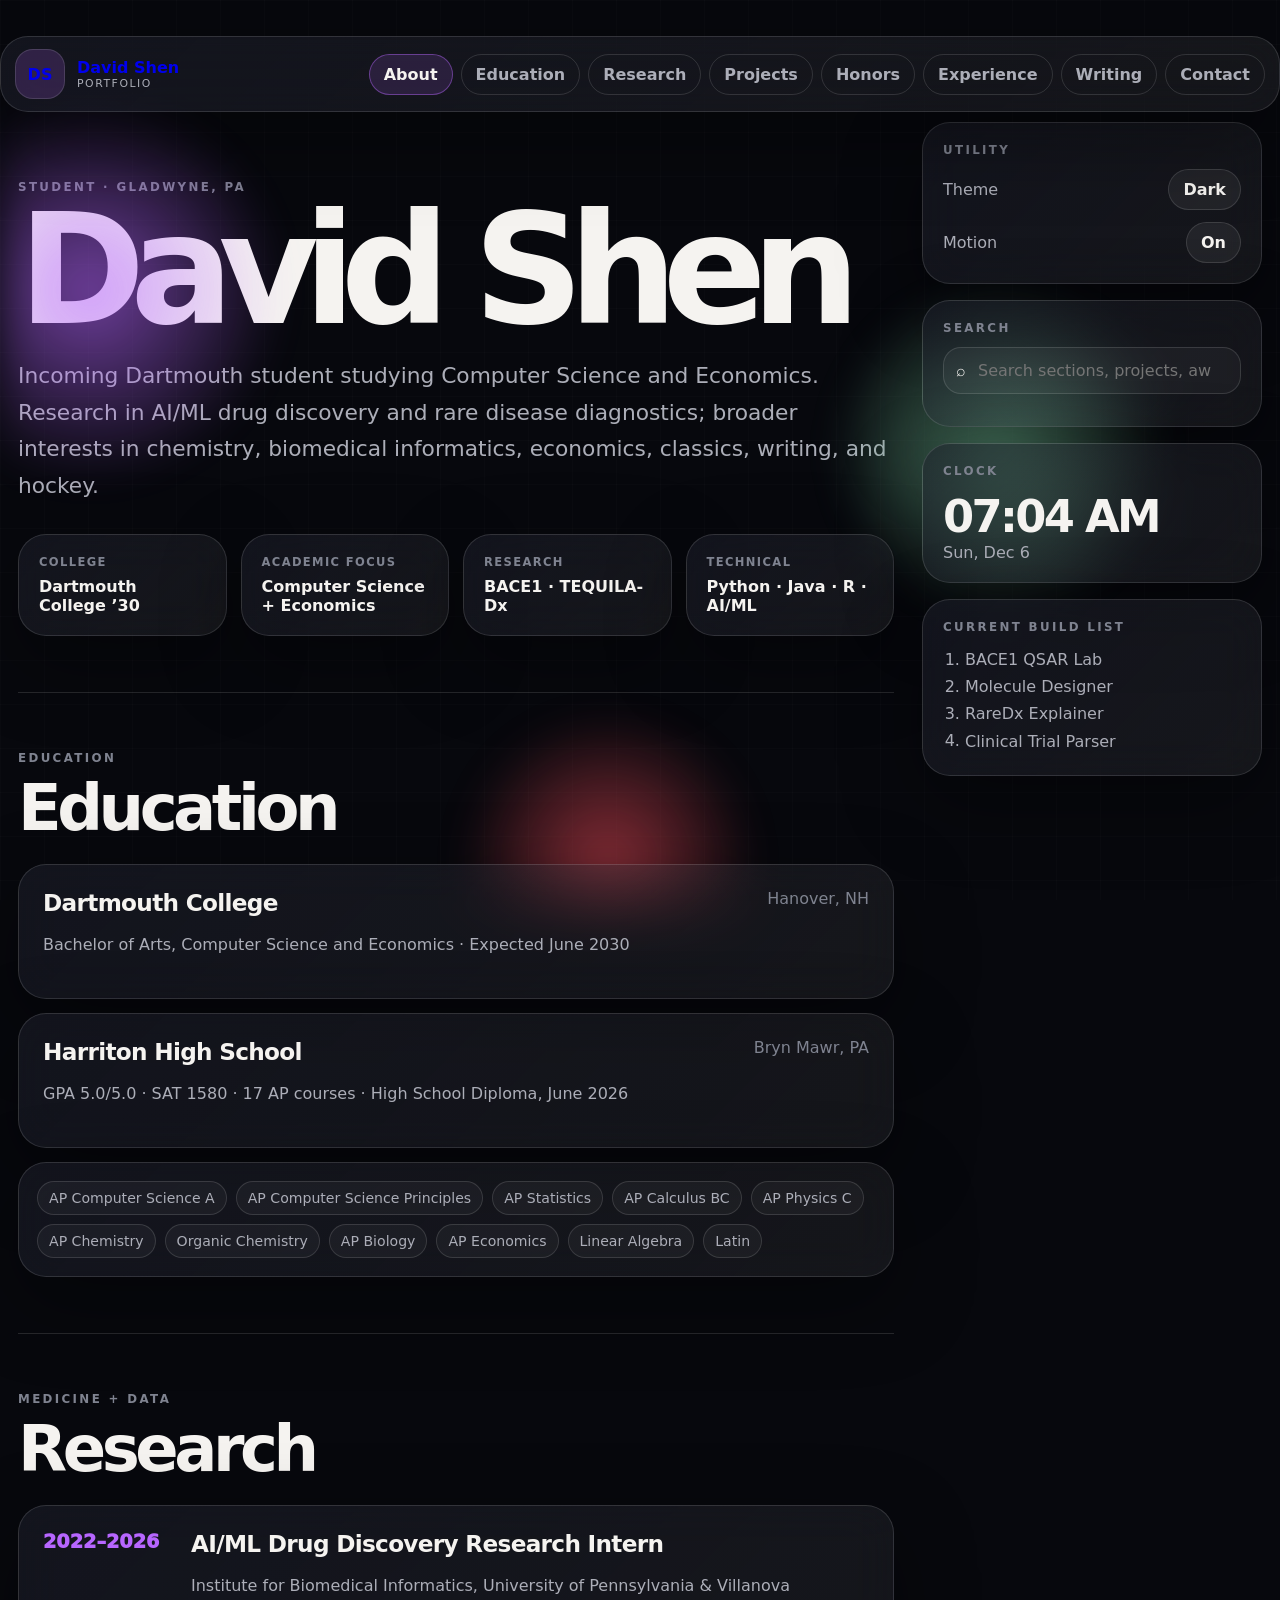
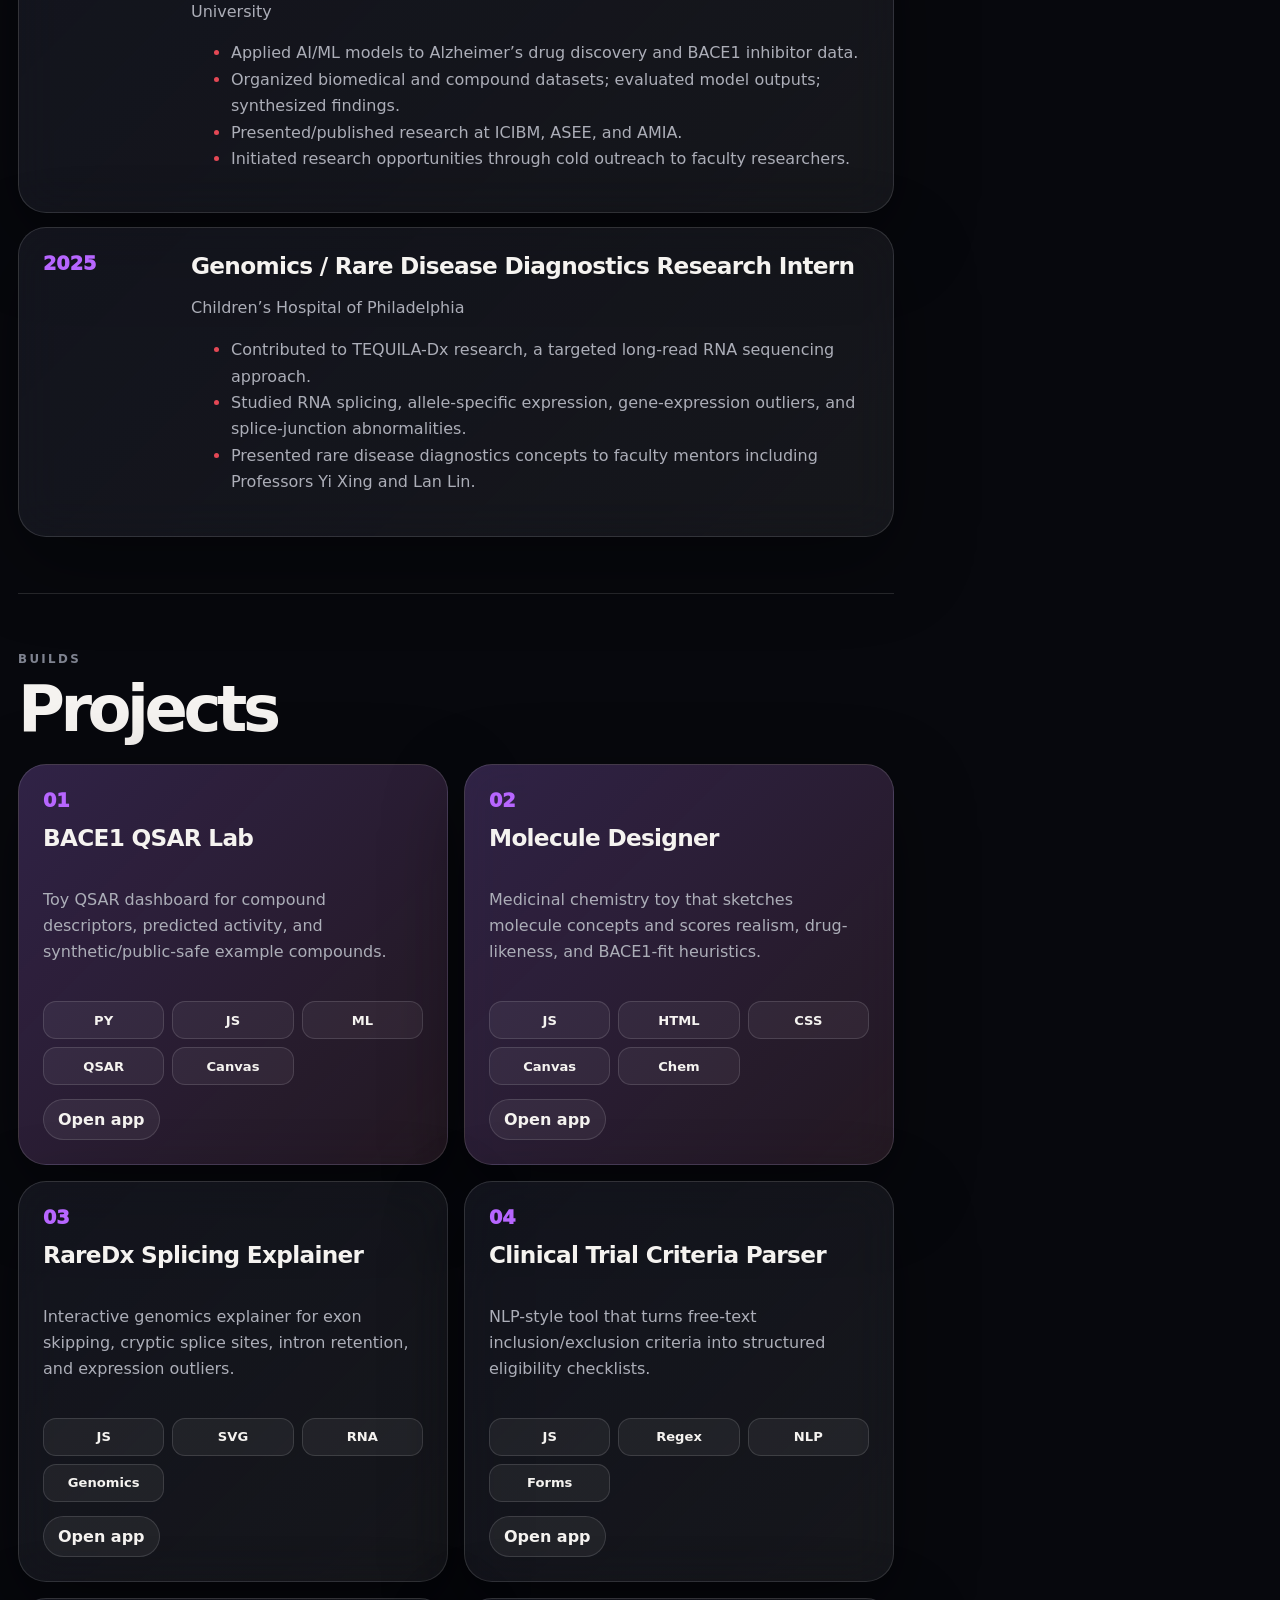
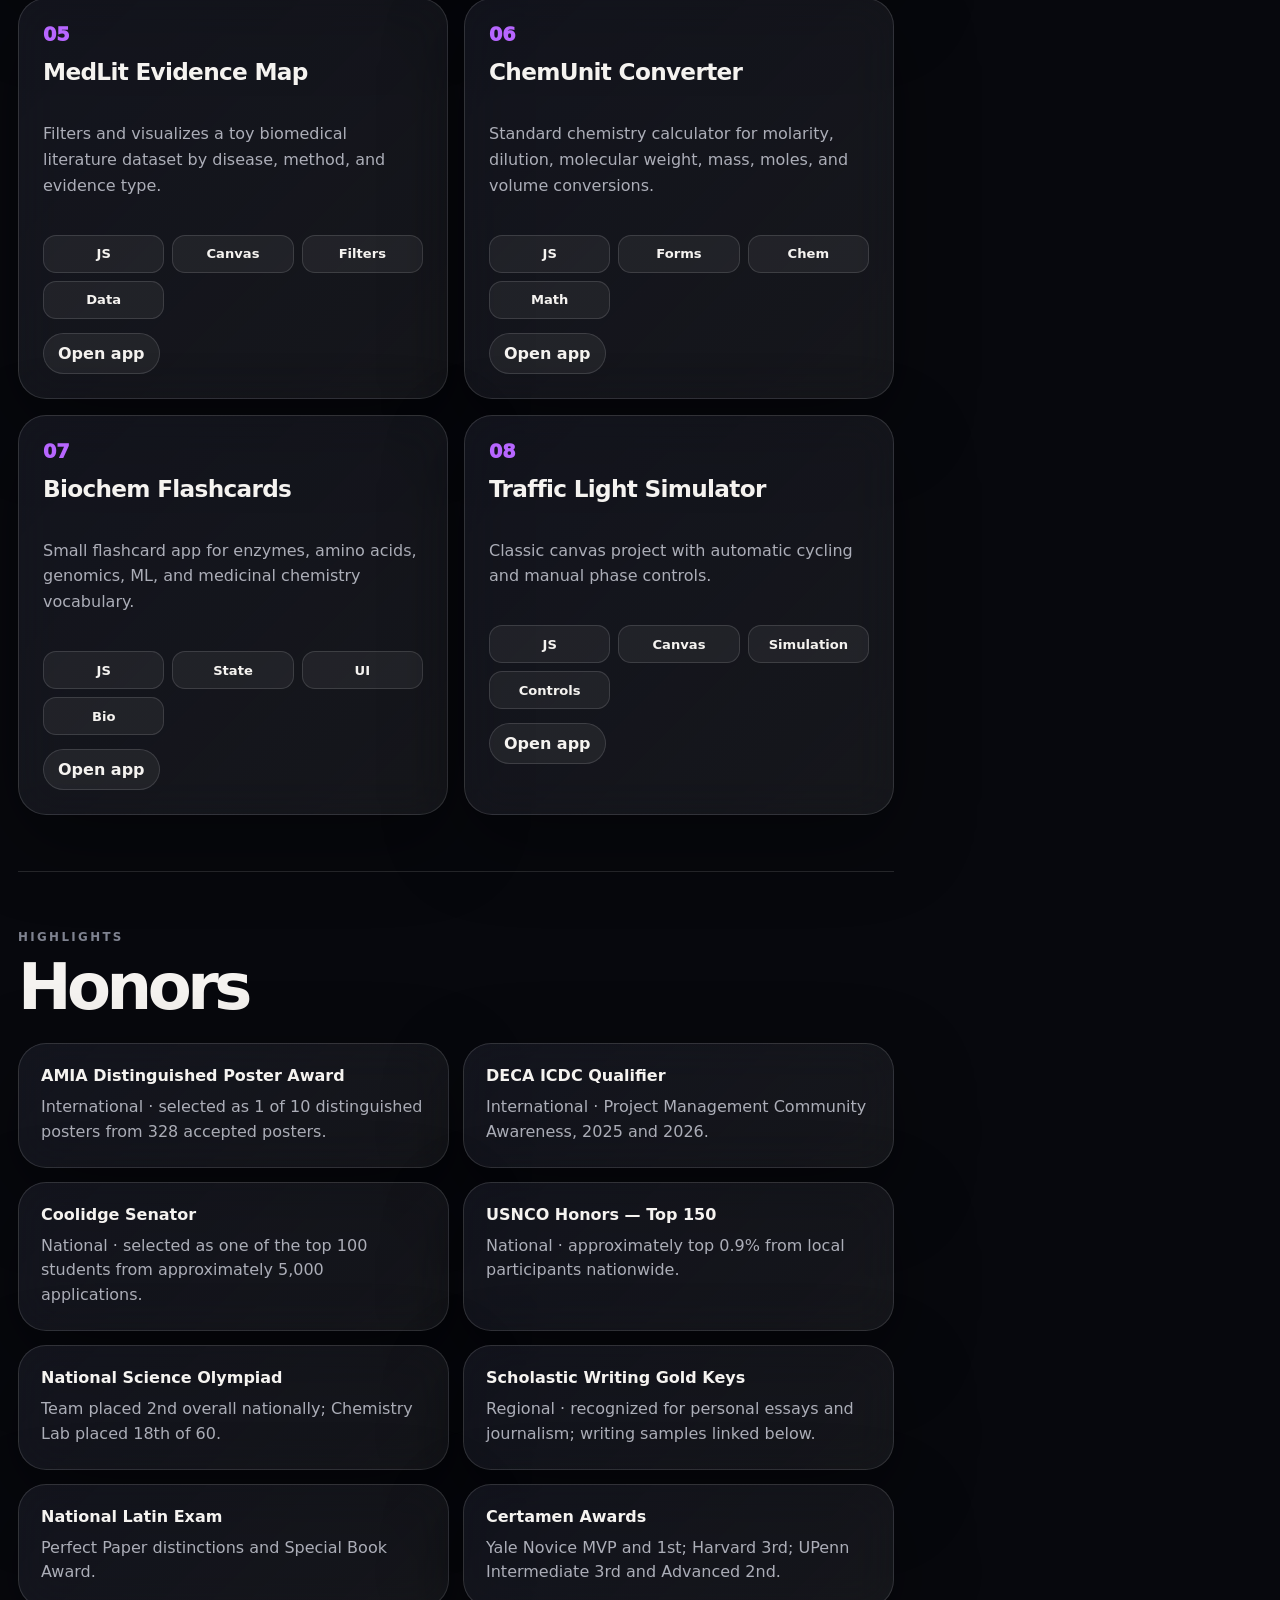
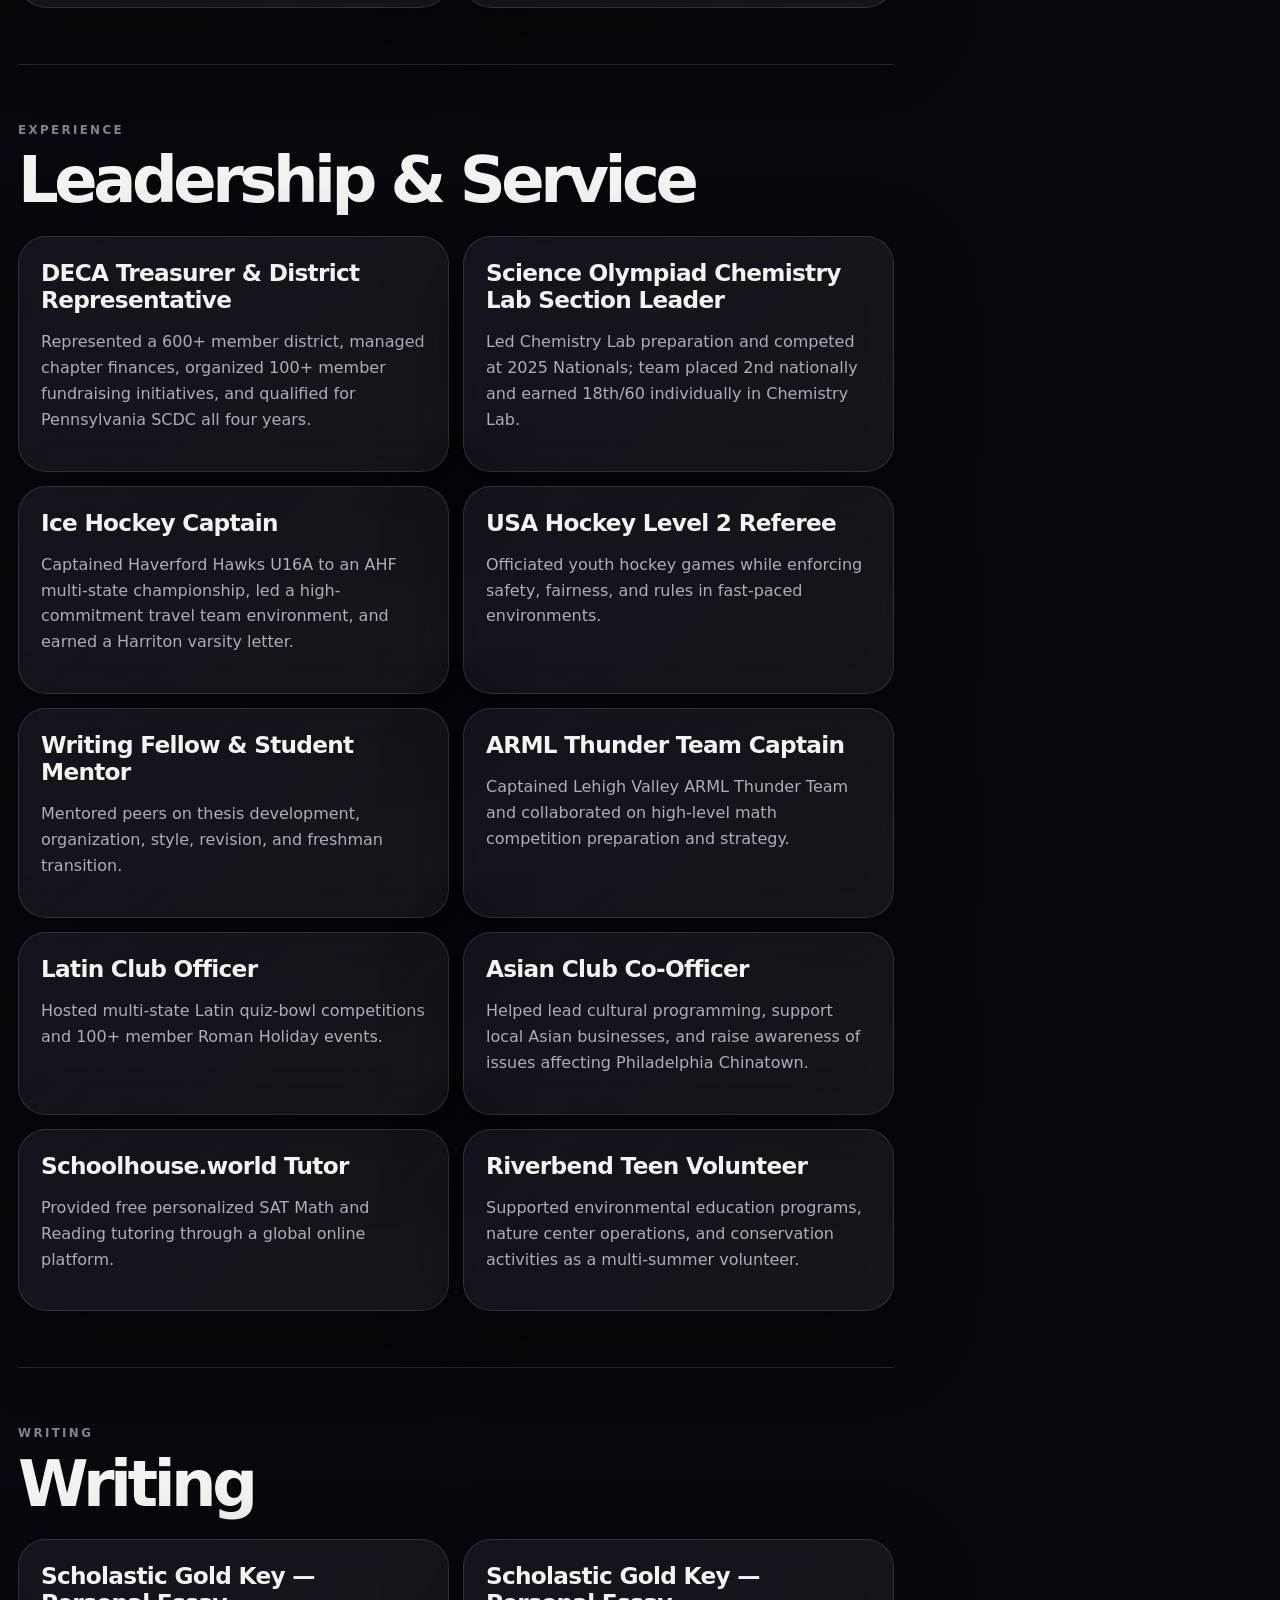
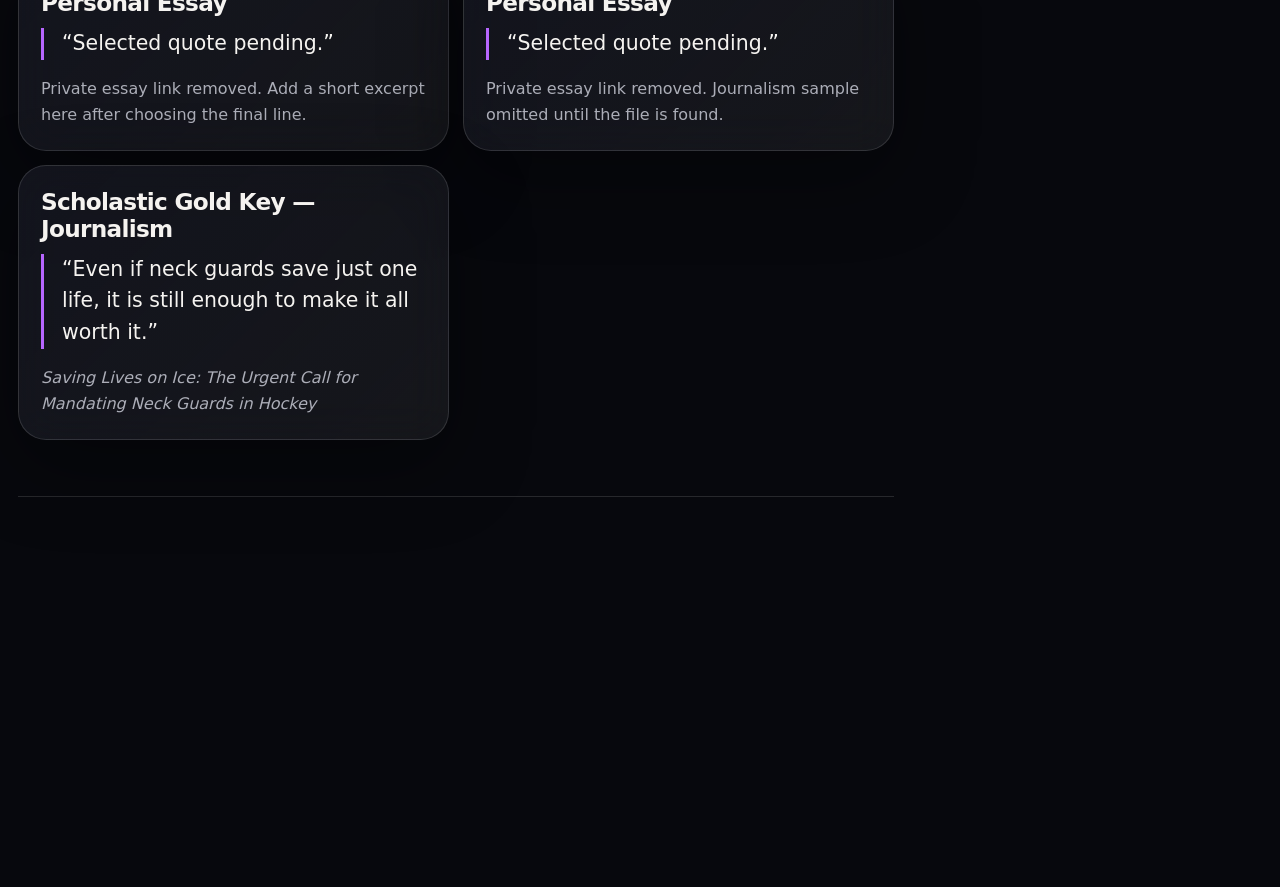
==== commit 5c8a2151: "Add files via upload" ====
--- a/index.html
+++ b/index.html
@@ -4,7 +4,7 @@
   <meta charset="utf-8" />
   <meta name="viewport" content="width=device-width, initial-scale=1" />
   <title>David Shen</title>
-  <meta name="description" content="David Shen — Dartmouth '30, Data Science and Economics, AI/ML drug discovery, biomedical informatics, chemistry, and leadership." />
+  <meta name="description" content="David Shen — Dartmouth '30, Computer Science and Economics, AI/ML drug discovery, biomedical informatics, chemistry, and leadership." />
   <link rel="stylesheet" href="styles.css" />
 </head>
 <body>
@@ -29,13 +29,13 @@
 
   <div class="page-grid">
     <main>
-      <section id="about" class="hero section reveal" data-search="about david shen dartmouth data science economics ai ml drug discovery biomedical informatics chemistry gladwyne pennsylvania">
+      <section id="about" class="hero section reveal" data-search="about david shen dartmouth computer science economics ai ml drug discovery biomedical informatics chemistry gladwyne pennsylvania">
         <p class="section-kicker">Student · Gladwyne, PA</p>
         <h1>David Shen</h1>
-        <p class="hero-text">Incoming Dartmouth student studying Data Science and Economics. Research in AI/ML drug discovery and rare disease diagnostics; broader interests in chemistry, biomedical informatics, economics, classics, writing, and hockey.</p>
+        <p class="hero-text">Incoming Dartmouth student studying Computer Science and Economics. Research in AI/ML drug discovery and rare disease diagnostics; broader interests in chemistry, biomedical informatics, economics, classics, writing, and hockey.</p>
         <div class="fact-grid">
           <article class="glass"><span>College</span><strong>Dartmouth College ’30</strong></article>
-          <article class="glass"><span>Academic focus</span><strong>Data Science + Economics</strong></article>
+          <article class="glass"><span>Academic focus</span><strong>Computer Science + Economics</strong></article>
           <article class="glass"><span>Research</span><strong>BACE1 · TEQUILA-Dx</strong></article>
           <article class="glass"><span>Technical</span><strong>Python · Java · R · AI/ML</strong></article>
         </div>
@@ -45,7 +45,7 @@
         <p class="section-kicker">Education</p>
         <h2>Education</h2>
         <div class="list-cards">
-          <article class="glass row-card"><div><h3>Dartmouth College</h3><p>Bachelor of Arts, Data Science and Economics · Expected June 2030</p></div><span>Hanover, NH</span></article>
+          <article class="glass row-card"><div><h3>Dartmouth College</h3><p>Bachelor of Arts, Computer Science and Economics · Expected June 2030</p></div><span>Hanover, NH</span></article>
           <article class="glass row-card"><div><h3>Harriton High School</h3><p>GPA 5.0/5.0 · SAT 1580 · 17 AP courses · High School Diploma, June 2026</p></div><span>Bryn Mawr, PA</span></article>
         </div>
         <div class="chip-cloud glass soft-panel">
@@ -146,7 +146,7 @@
         <p class="section-kicker">Reach out</p>
         <h2>Contact</h2>
         <div class="glass contact-card">
-          <div><h3>David Shen</h3><p>Dartmouth College ’30 · Data Science and Economics</p></div>
+          <div><h3>David Shen</h3><p>Dartmouth College ’30 · Computer Science and Economics</p></div>
           <div class="contact-links"><a href="mailto:david.k.shen.30@dartmouth.edu">Email</a><a href="https://www.linkedin.com/in/david-shen-7abb48238/" target="_blank" rel="noreferrer">LinkedIn</a></div>
         </div>
       </section>
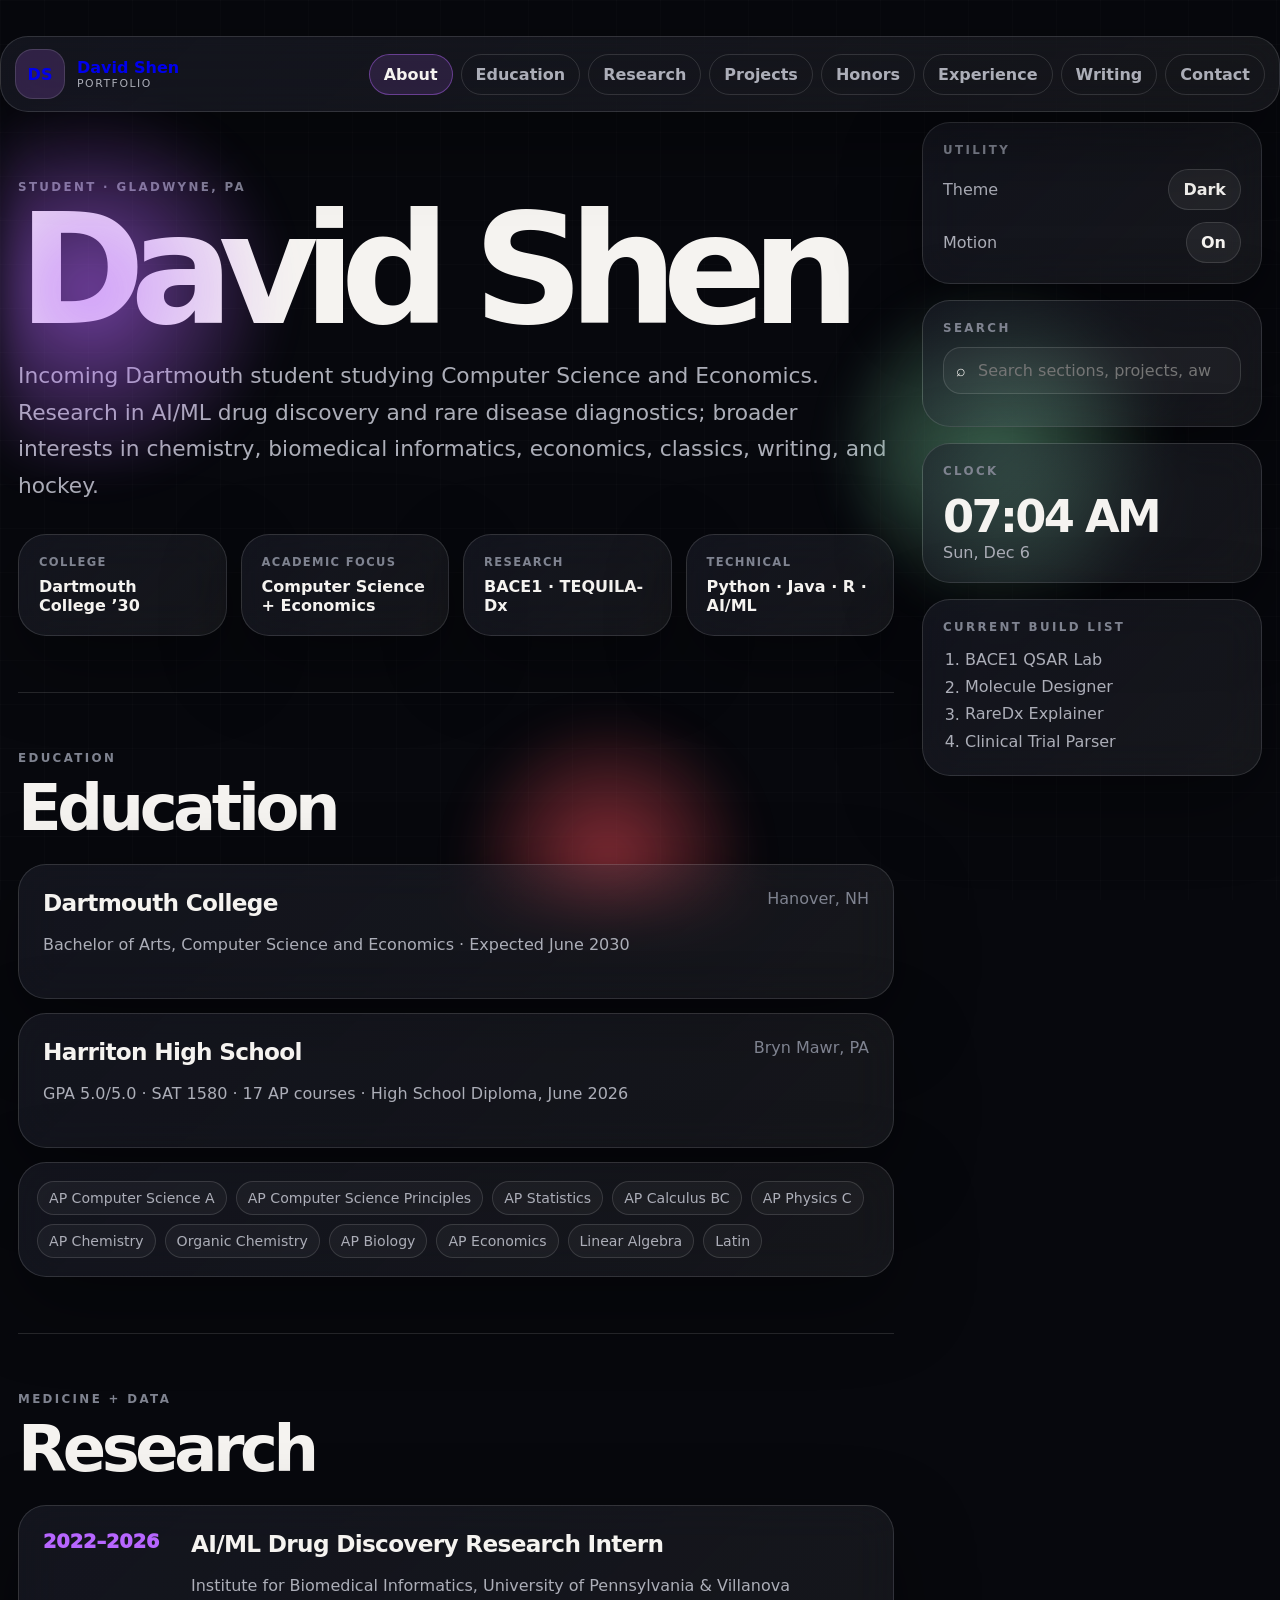
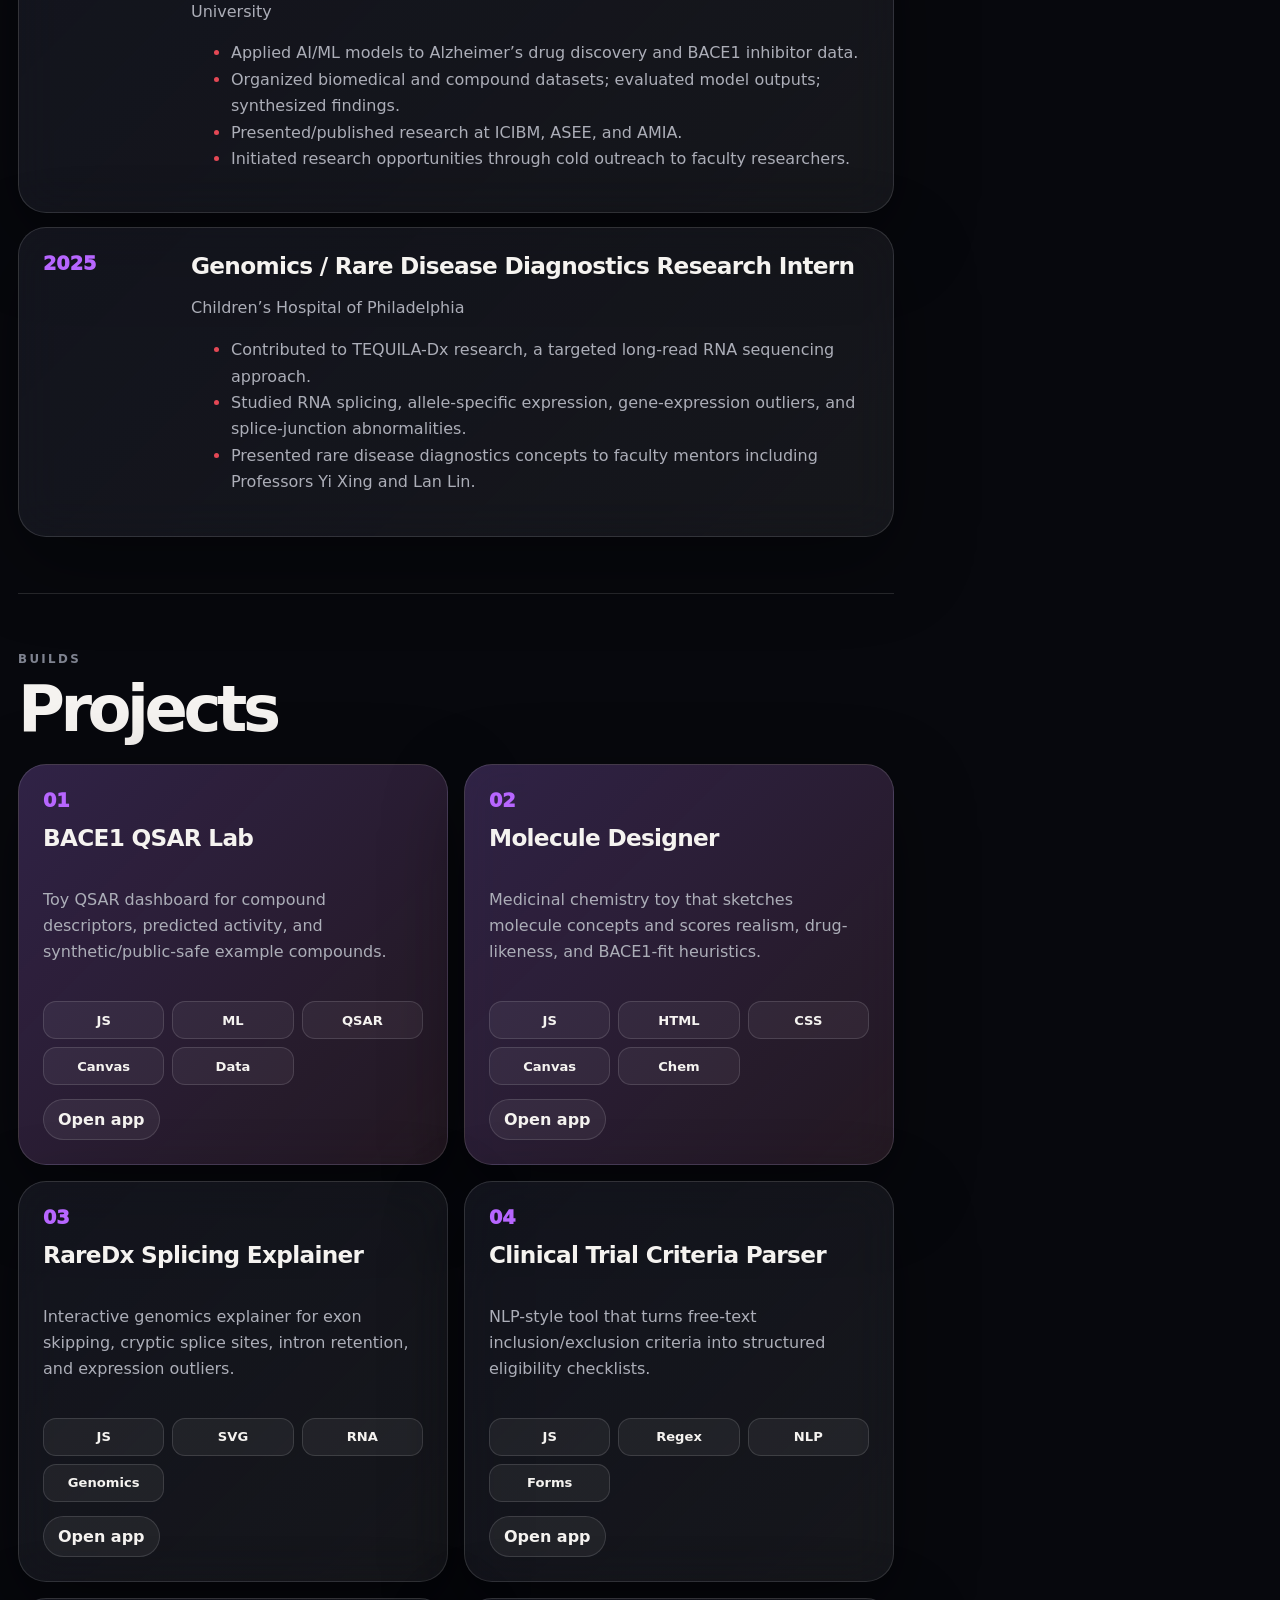
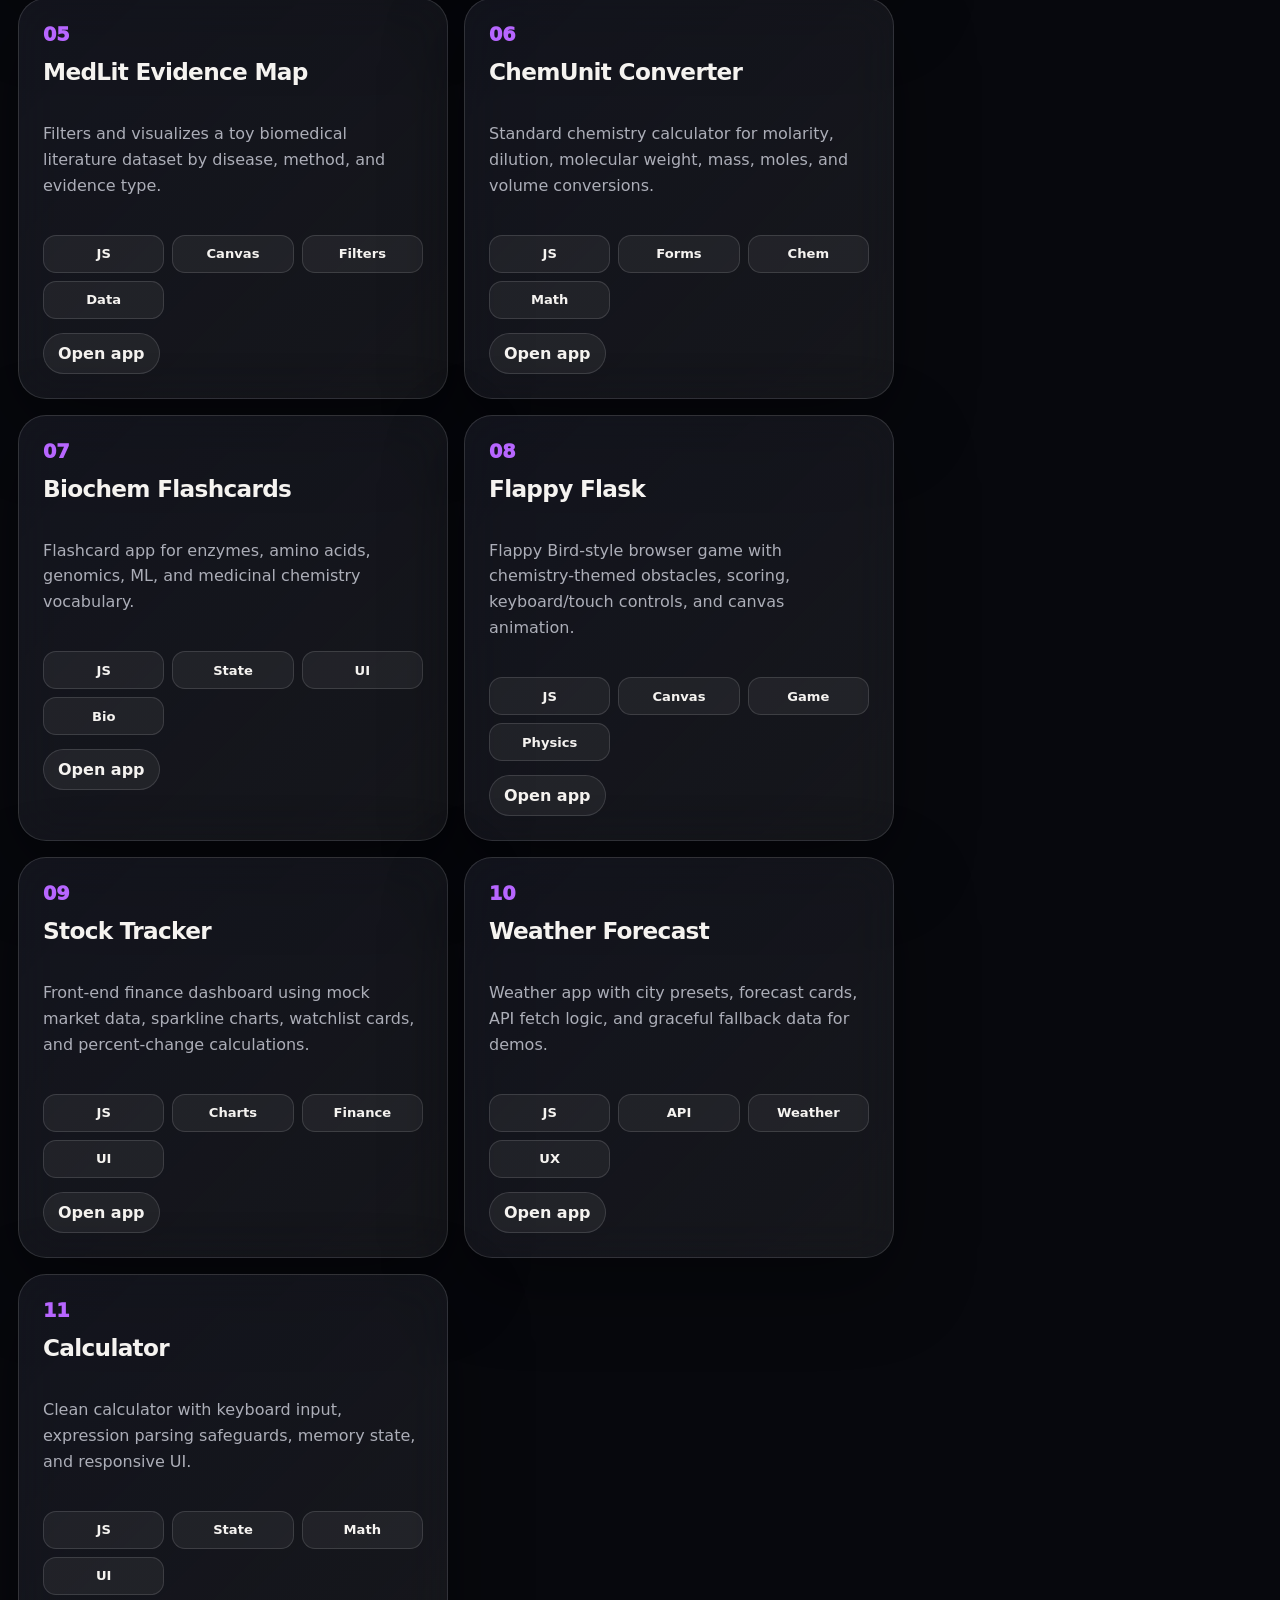
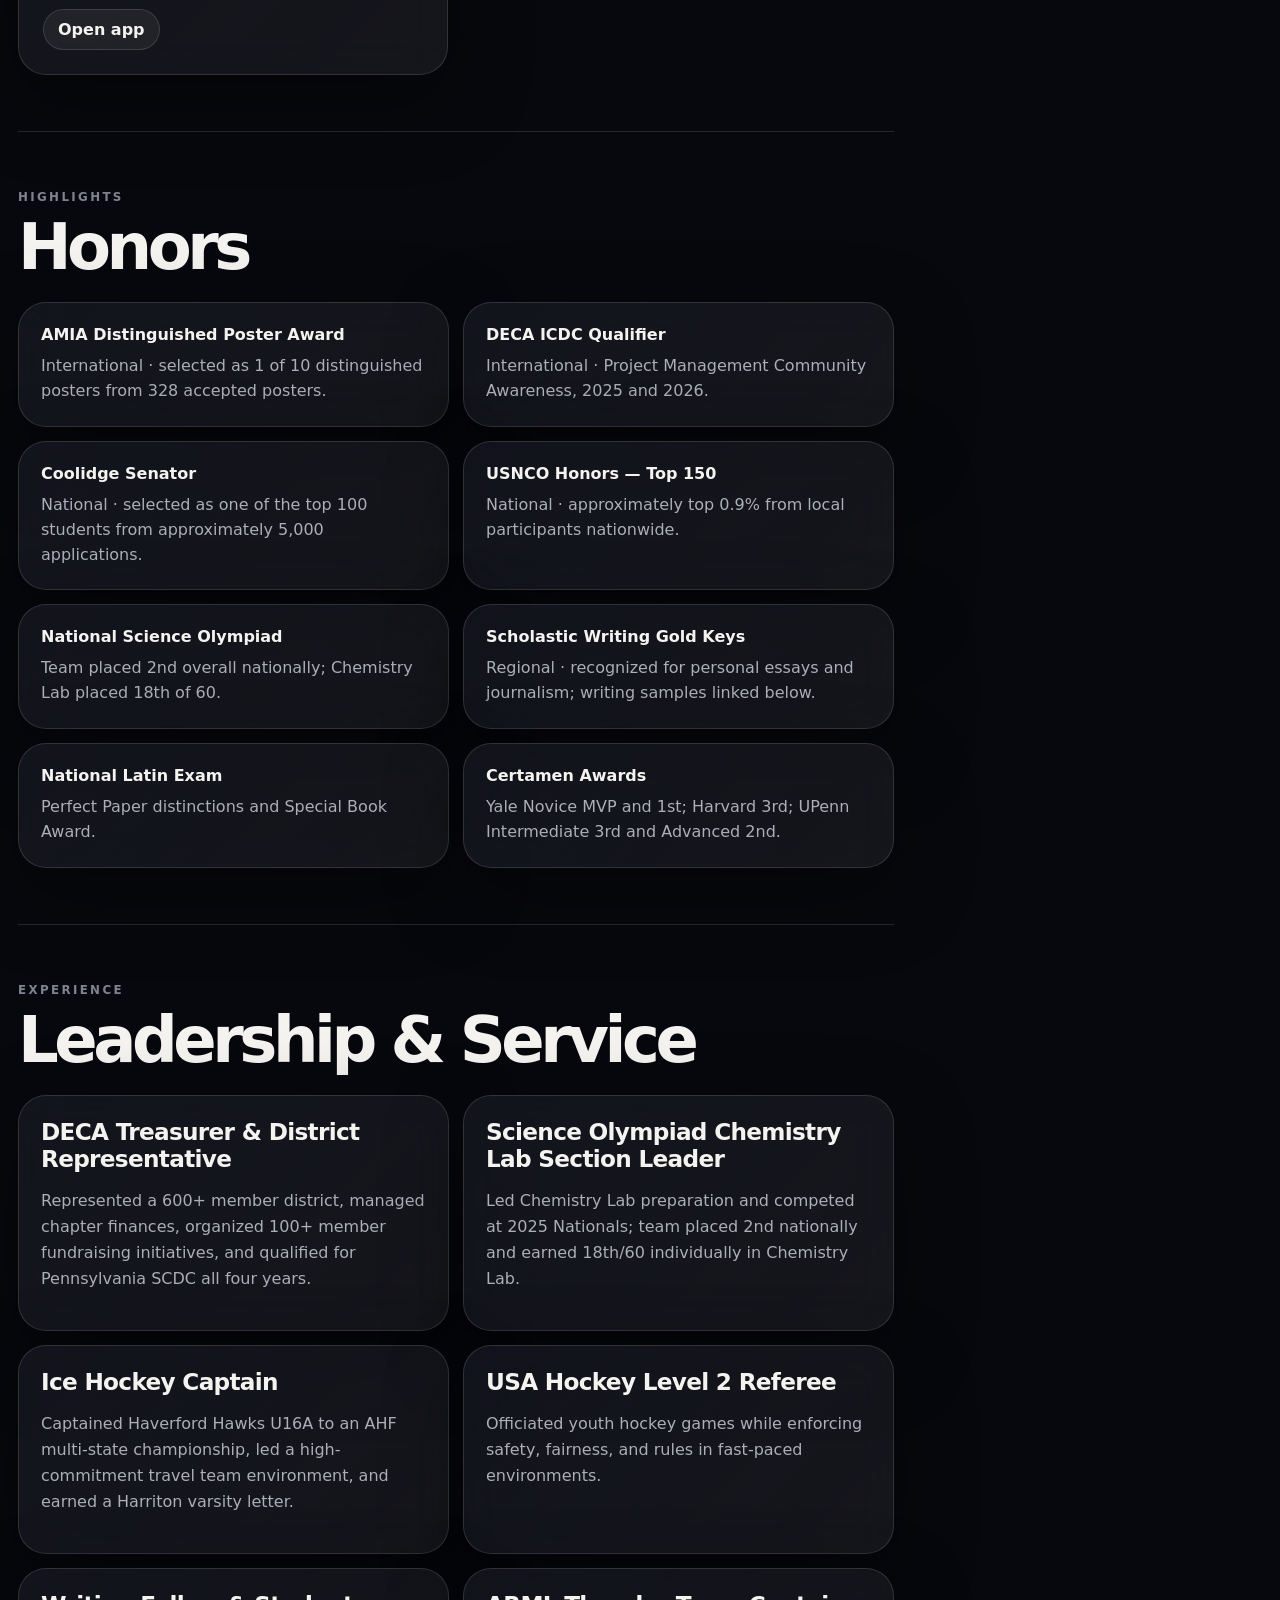
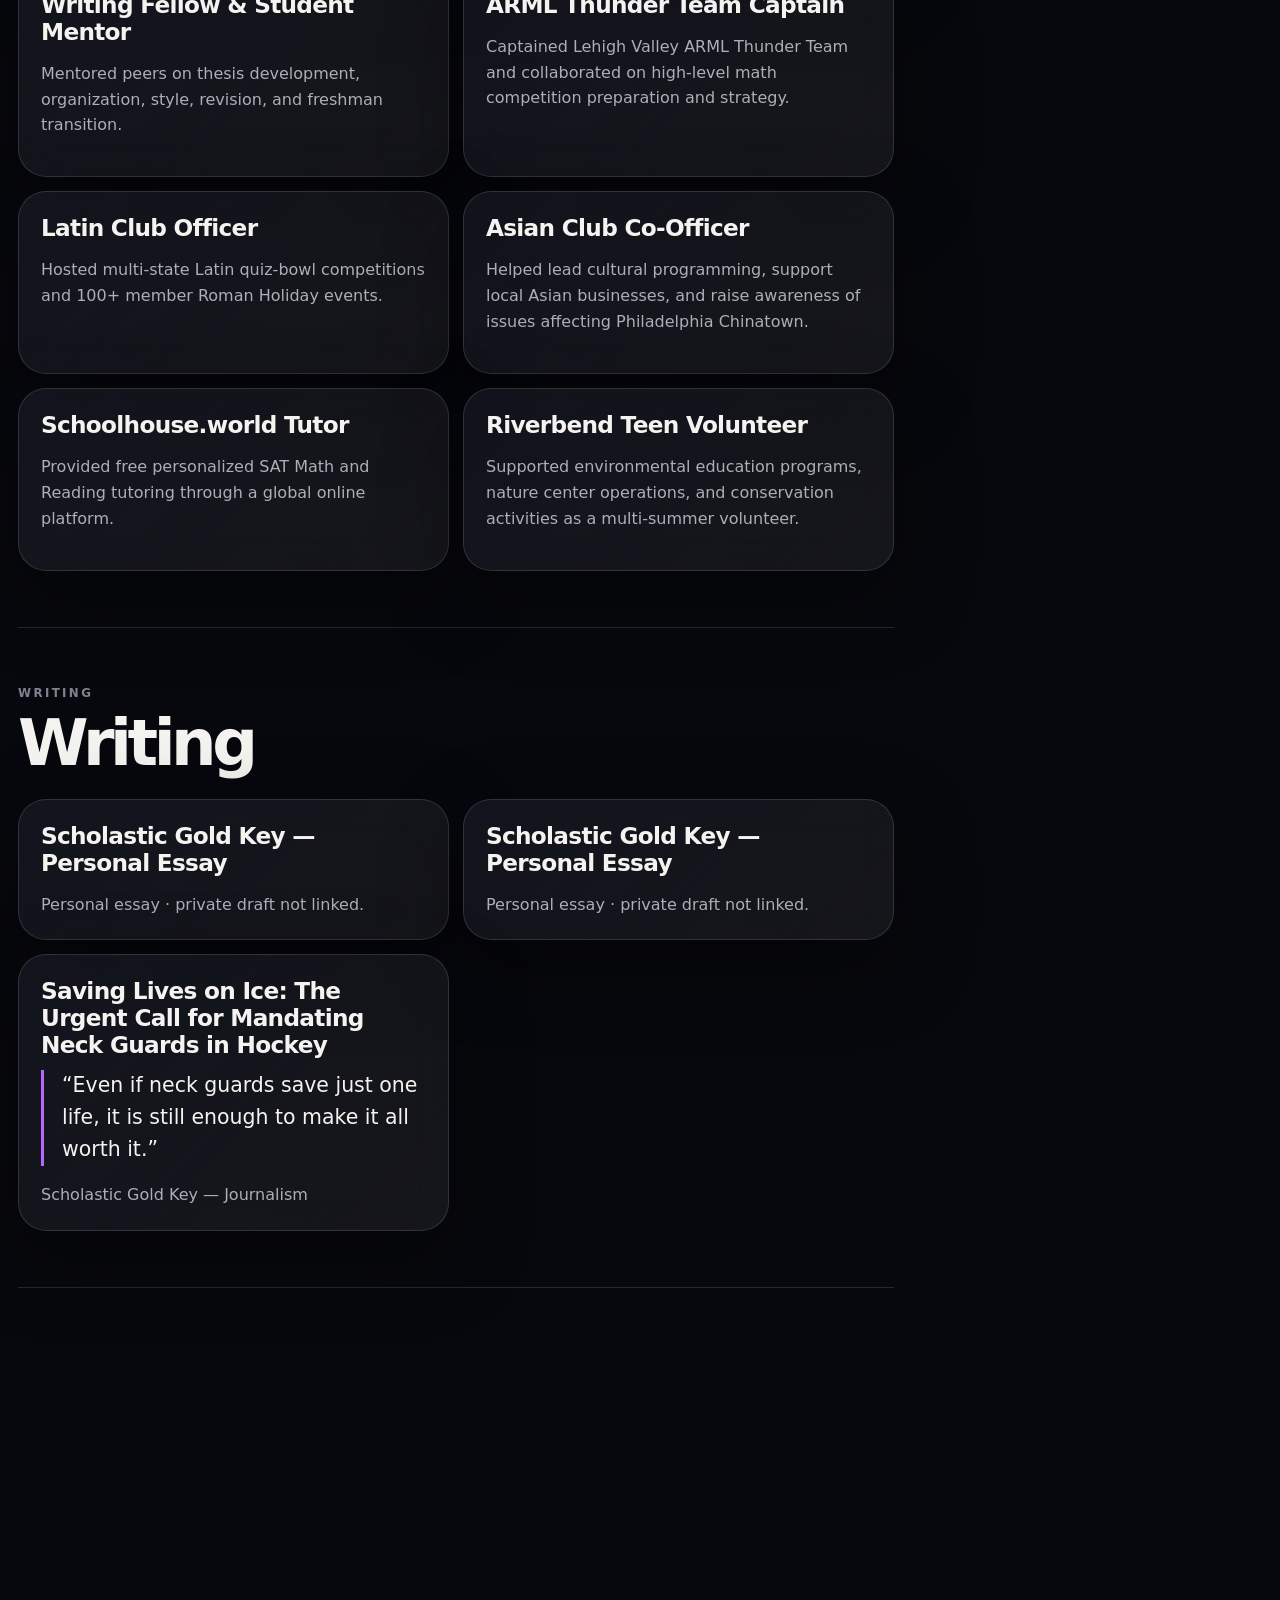
==== commit 8338ee14: "Add files via upload" ====
--- a/index.html
+++ b/index.html
@@ -85,18 +85,21 @@
         </div>
       </section>
 
-      <section id="projects" class="section reveal" data-search="projects apps molecule designer bace1 qsar raredx clinical trial parser medlit evidence map chem unit converter biochem flashcards traffic light simulator">
+      <section id="projects" class="section reveal" data-search="projects apps molecule designer bace1 qsar raredx clinical trial parser medlit evidence map chem unit converter biochem flashcards flappy flask stock tracker weather forecast calculator">
         <p class="section-kicker">Builds</p>
         <h2>Projects</h2>
         <div class="project-grid">
-          <article class="glass project-card primary"><span class="num">01</span><h3>BACE1 QSAR Lab</h3><p>Toy QSAR dashboard for compound descriptors, predicted activity, and synthetic/public-safe example compounds.</p><div class="stack-list"><span>PY</span><span>JS</span><span>ML</span><span>QSAR</span><span>Canvas</span></div><a href="apps/bace1-qsar-lab/index.html">Open app</a></article>
+          <article class="glass project-card primary"><span class="num">01</span><h3>BACE1 QSAR Lab</h3><p>Toy QSAR dashboard for compound descriptors, predicted activity, and synthetic/public-safe example compounds.</p><div class="stack-list"><span>JS</span><span>ML</span><span>QSAR</span><span>Canvas</span><span>Data</span></div><a href="apps/bace1-qsar-lab/index.html">Open app</a></article>
           <article class="glass project-card primary"><span class="num">02</span><h3>Molecule Designer</h3><p>Medicinal chemistry toy that sketches molecule concepts and scores realism, drug-likeness, and BACE1-fit heuristics.</p><div class="stack-list"><span>JS</span><span>HTML</span><span>CSS</span><span>Canvas</span><span>Chem</span></div><a href="apps/molecule-designer/index.html">Open app</a></article>
           <article class="glass project-card"><span class="num">03</span><h3>RareDx Splicing Explainer</h3><p>Interactive genomics explainer for exon skipping, cryptic splice sites, intron retention, and expression outliers.</p><div class="stack-list"><span>JS</span><span>SVG</span><span>RNA</span><span>Genomics</span></div><a href="apps/raredx-splicing-explainer/index.html">Open app</a></article>
           <article class="glass project-card"><span class="num">04</span><h3>Clinical Trial Criteria Parser</h3><p>NLP-style tool that turns free-text inclusion/exclusion criteria into structured eligibility checklists.</p><div class="stack-list"><span>JS</span><span>Regex</span><span>NLP</span><span>Forms</span></div><a href="apps/clinical-trial-parser/index.html">Open app</a></article>
           <article class="glass project-card"><span class="num">05</span><h3>MedLit Evidence Map</h3><p>Filters and visualizes a toy biomedical literature dataset by disease, method, and evidence type.</p><div class="stack-list"><span>JS</span><span>Canvas</span><span>Filters</span><span>Data</span></div><a href="apps/medlit-evidence-map/index.html">Open app</a></article>
           <article class="glass project-card"><span class="num">06</span><h3>ChemUnit Converter</h3><p>Standard chemistry calculator for molarity, dilution, molecular weight, mass, moles, and volume conversions.</p><div class="stack-list"><span>JS</span><span>Forms</span><span>Chem</span><span>Math</span></div><a href="apps/chem-unit-converter/index.html">Open app</a></article>
-          <article class="glass project-card"><span class="num">07</span><h3>Biochem Flashcards</h3><p>Small flashcard app for enzymes, amino acids, genomics, ML, and medicinal chemistry vocabulary.</p><div class="stack-list"><span>JS</span><span>State</span><span>UI</span><span>Bio</span></div><a href="apps/biochem-flashcards/index.html">Open app</a></article>
-          <article class="glass project-card"><span class="num">08</span><h3>Traffic Light Simulator</h3><p>Classic canvas project with automatic cycling and manual phase controls.</p><div class="stack-list"><span>JS</span><span>Canvas</span><span>Simulation</span><span>Controls</span></div><a href="apps/traffic-light-sim/index.html">Open app</a></article>
+          <article class="glass project-card"><span class="num">07</span><h3>Biochem Flashcards</h3><p>Flashcard app for enzymes, amino acids, genomics, ML, and medicinal chemistry vocabulary.</p><div class="stack-list"><span>JS</span><span>State</span><span>UI</span><span>Bio</span></div><a href="apps/biochem-flashcards/index.html">Open app</a></article>
+          <article class="glass project-card"><span class="num">08</span><h3>Flappy Flask</h3><p>Flappy Bird-style browser game with chemistry-themed obstacles, scoring, keyboard/touch controls, and canvas animation.</p><div class="stack-list"><span>JS</span><span>Canvas</span><span>Game</span><span>Physics</span></div><a href="apps/flappy-flask/index.html">Open app</a></article>
+          <article class="glass project-card"><span class="num">09</span><h3>Stock Tracker</h3><p>Front-end finance dashboard using mock market data, sparkline charts, watchlist cards, and percent-change calculations.</p><div class="stack-list"><span>JS</span><span>Charts</span><span>Finance</span><span>UI</span></div><a href="apps/stock-tracker/index.html">Open app</a></article>
+          <article class="glass project-card"><span class="num">10</span><h3>Weather Forecast</h3><p>Weather app with city presets, forecast cards, API fetch logic, and graceful fallback data for demos.</p><div class="stack-list"><span>JS</span><span>API</span><span>Weather</span><span>UX</span></div><a href="apps/weather-forecast/index.html">Open app</a></article>
+          <article class="glass project-card"><span class="num">11</span><h3>Calculator</h3><p>Clean calculator with keyboard input, expression parsing safeguards, memory state, and responsive UI.</p><div class="stack-list"><span>JS</span><span>State</span><span>Math</span><span>UI</span></div><a href="apps/calculator/index.html">Open app</a></article>
         </div>
       </section>
 
@@ -132,13 +135,13 @@
         </div>
       </section>
 
-      <section id="writing" class="section reveal" data-search="writing scholastic gold key essays personal essays journalism creative nonfiction writing samples quotes">
+      <section id="writing" class="section reveal" data-search="writing scholastic gold key essays personal essays journalism creative nonfiction writing samples quotes neck guards hockey">
         <p class="section-kicker">Writing</p>
         <h2>Writing</h2>
         <div class="writing-grid">
-          <article class="glass writing-card quote-card"><h3>Scholastic Gold Key — Personal Essay</h3><blockquote>“Selected quote pending.”</blockquote><p>Private essay link removed. Add a short excerpt here after choosing the final line.</p></article>
-          <article class="glass writing-card quote-card"><h3>Scholastic Gold Key — Personal Essay</h3><blockquote>“Selected quote pending.”</blockquote><p>Private essay link removed. Journalism sample omitted until the file is found.</p></article>
-          <article class="glass writing-card quote-card"><h3>Scholastic Gold Key — Journalism</h3><blockquote>“Even if neck guards save just one life, it is still enough to make it all worth it.”</blockquote><p><em>Saving Lives on Ice: The Urgent Call for Mandating Neck Guards in Hockey</em></p></article>
+          <article class="glass writing-card quote-card"><h3>Scholastic Gold Key — Personal Essay</h3><p>Personal essay · private draft not linked.</p></article>
+          <article class="glass writing-card quote-card"><h3>Scholastic Gold Key — Personal Essay</h3><p>Personal essay · private draft not linked.</p></article>
+          <article class="glass writing-card quote-card"><h3>Saving Lives on Ice: The Urgent Call for Mandating Neck Guards in Hockey</h3><blockquote>“Even if neck guards save just one life, it is still enough to make it all worth it.”</blockquote><p>Scholastic Gold Key — Journalism</p></article>
         </div>
       </section>
 
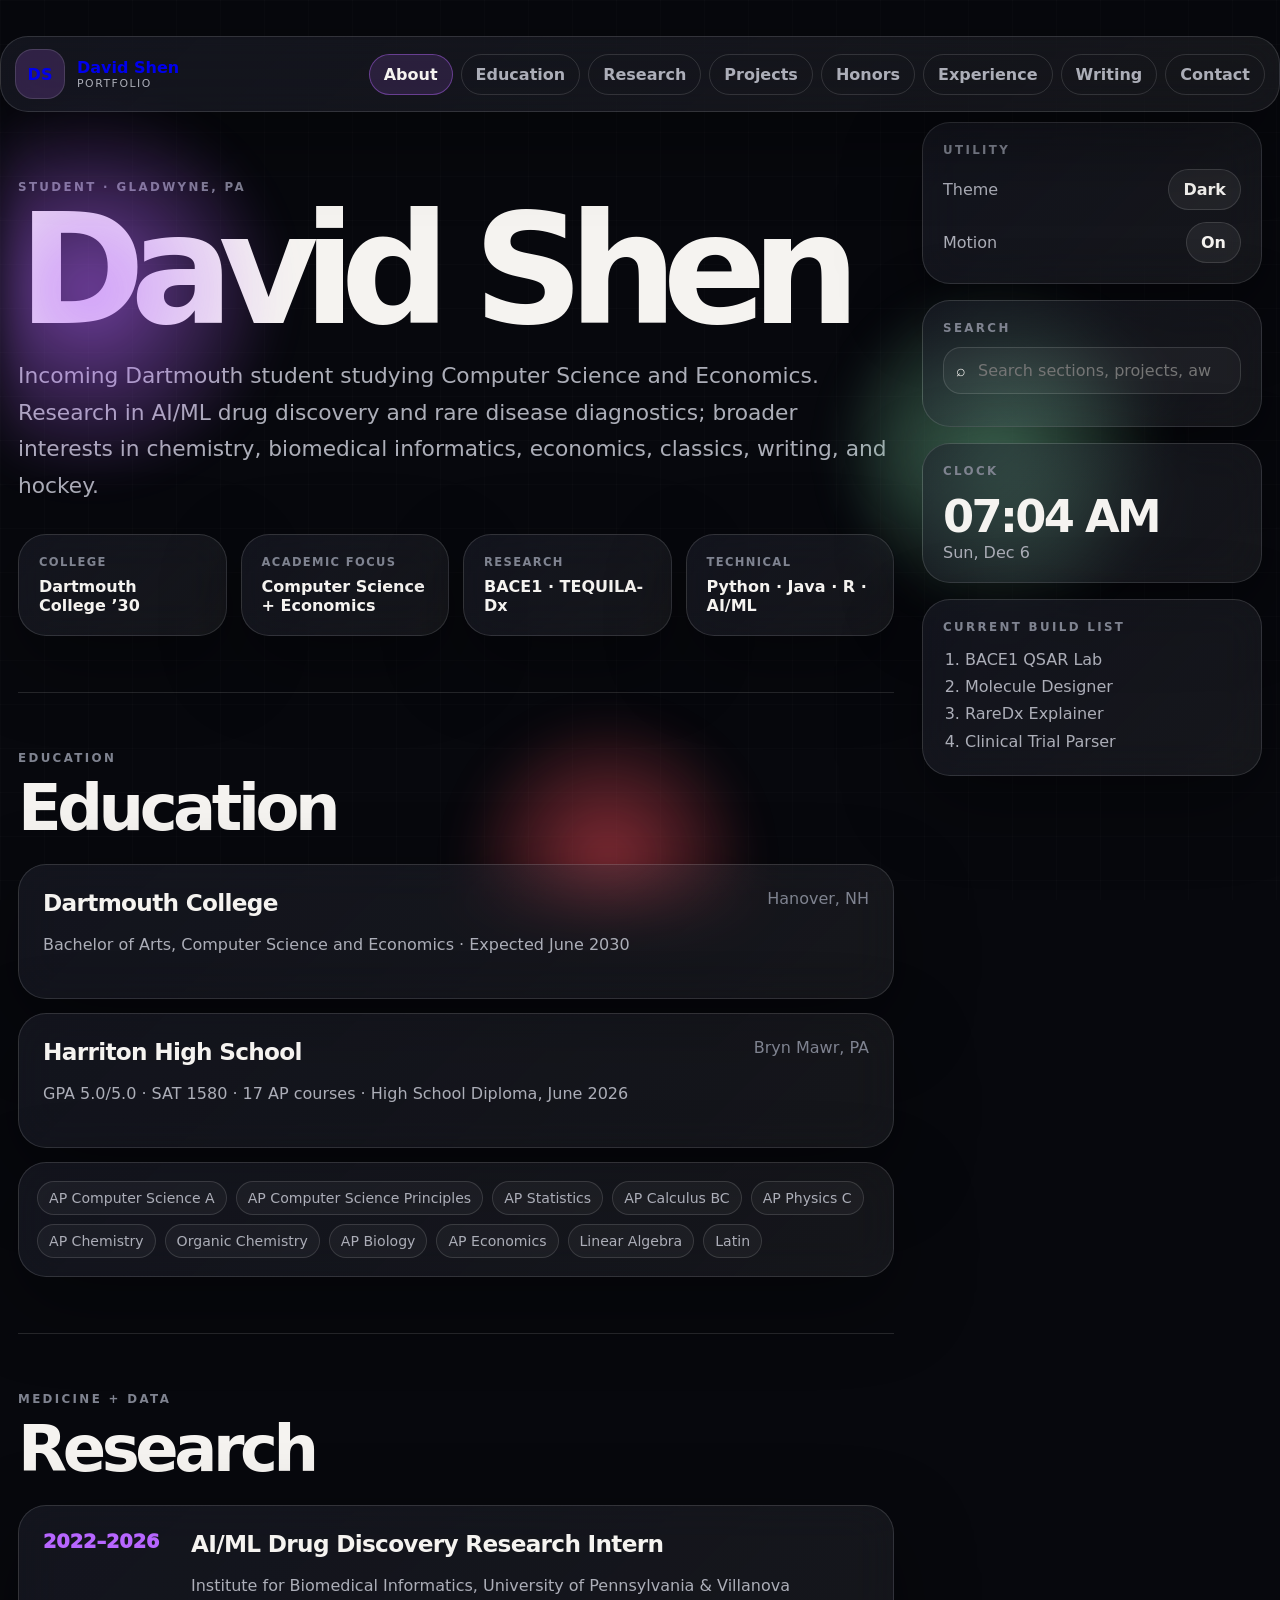
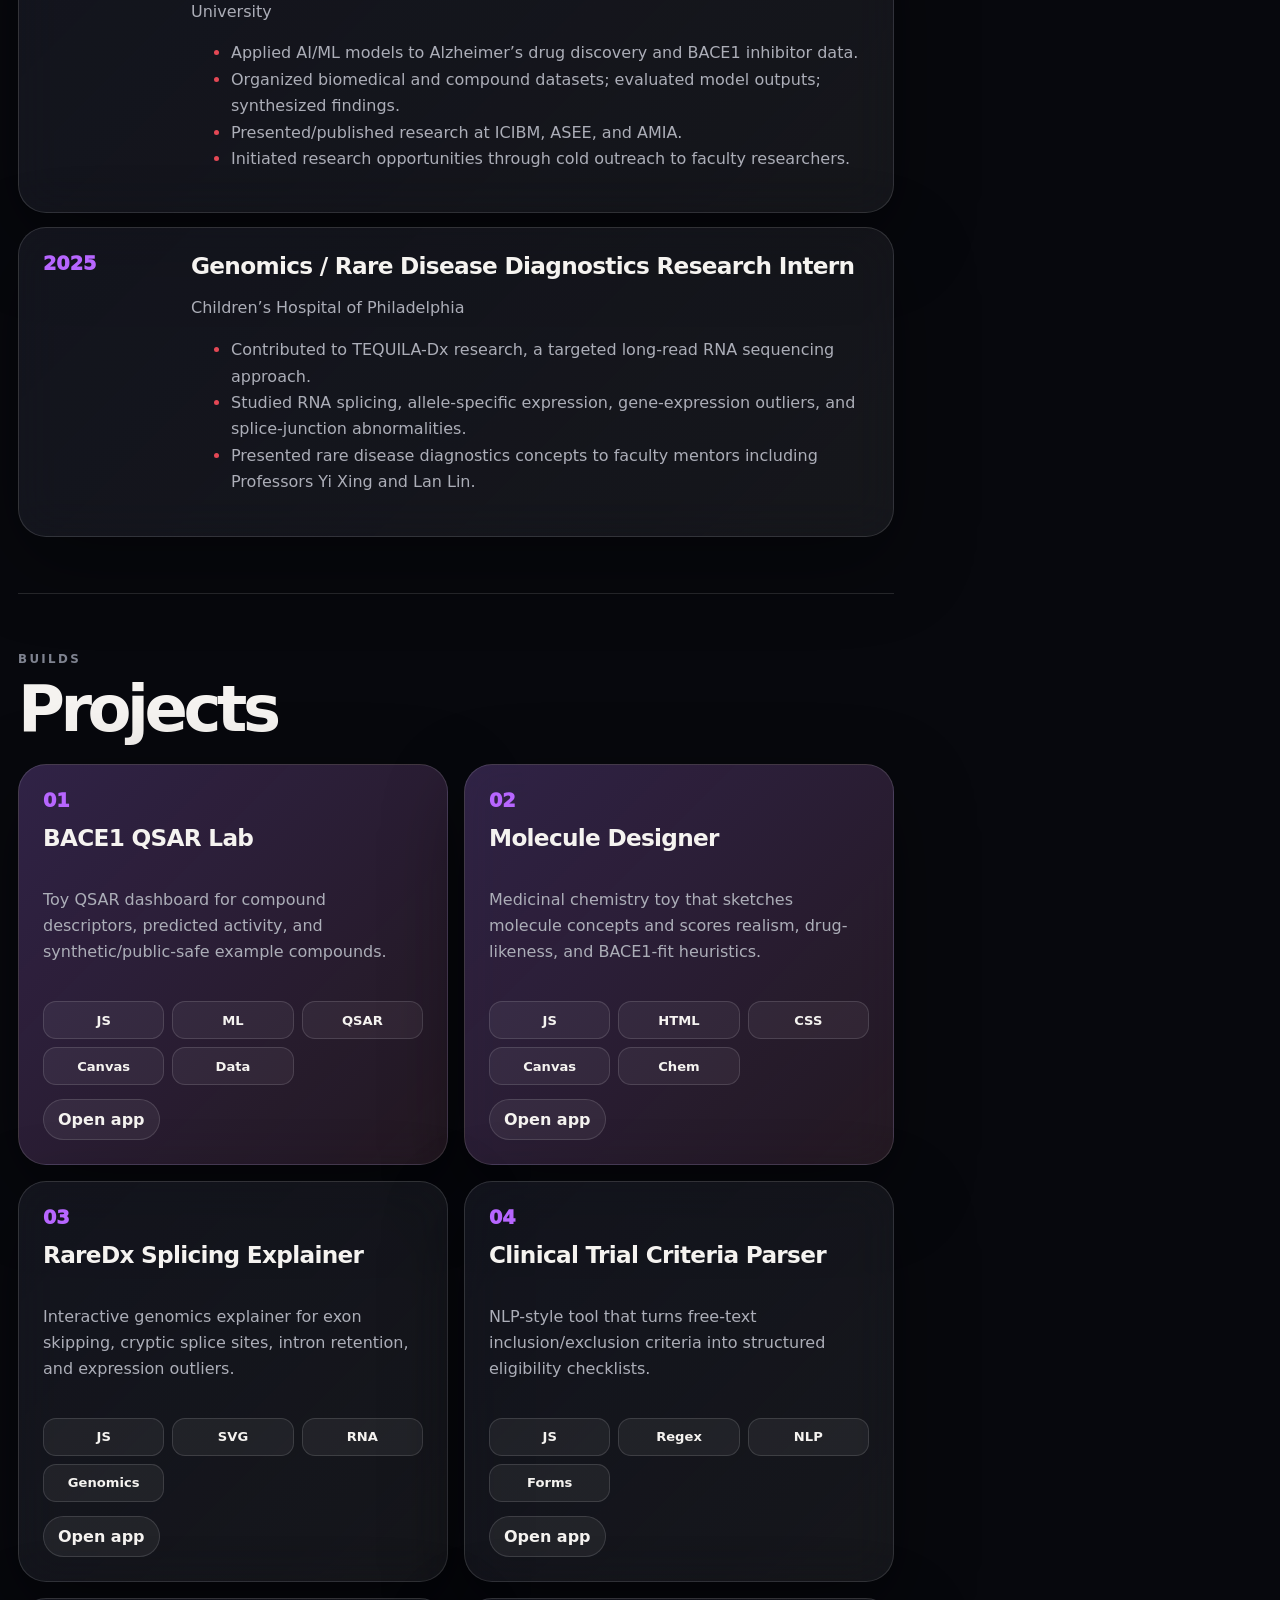
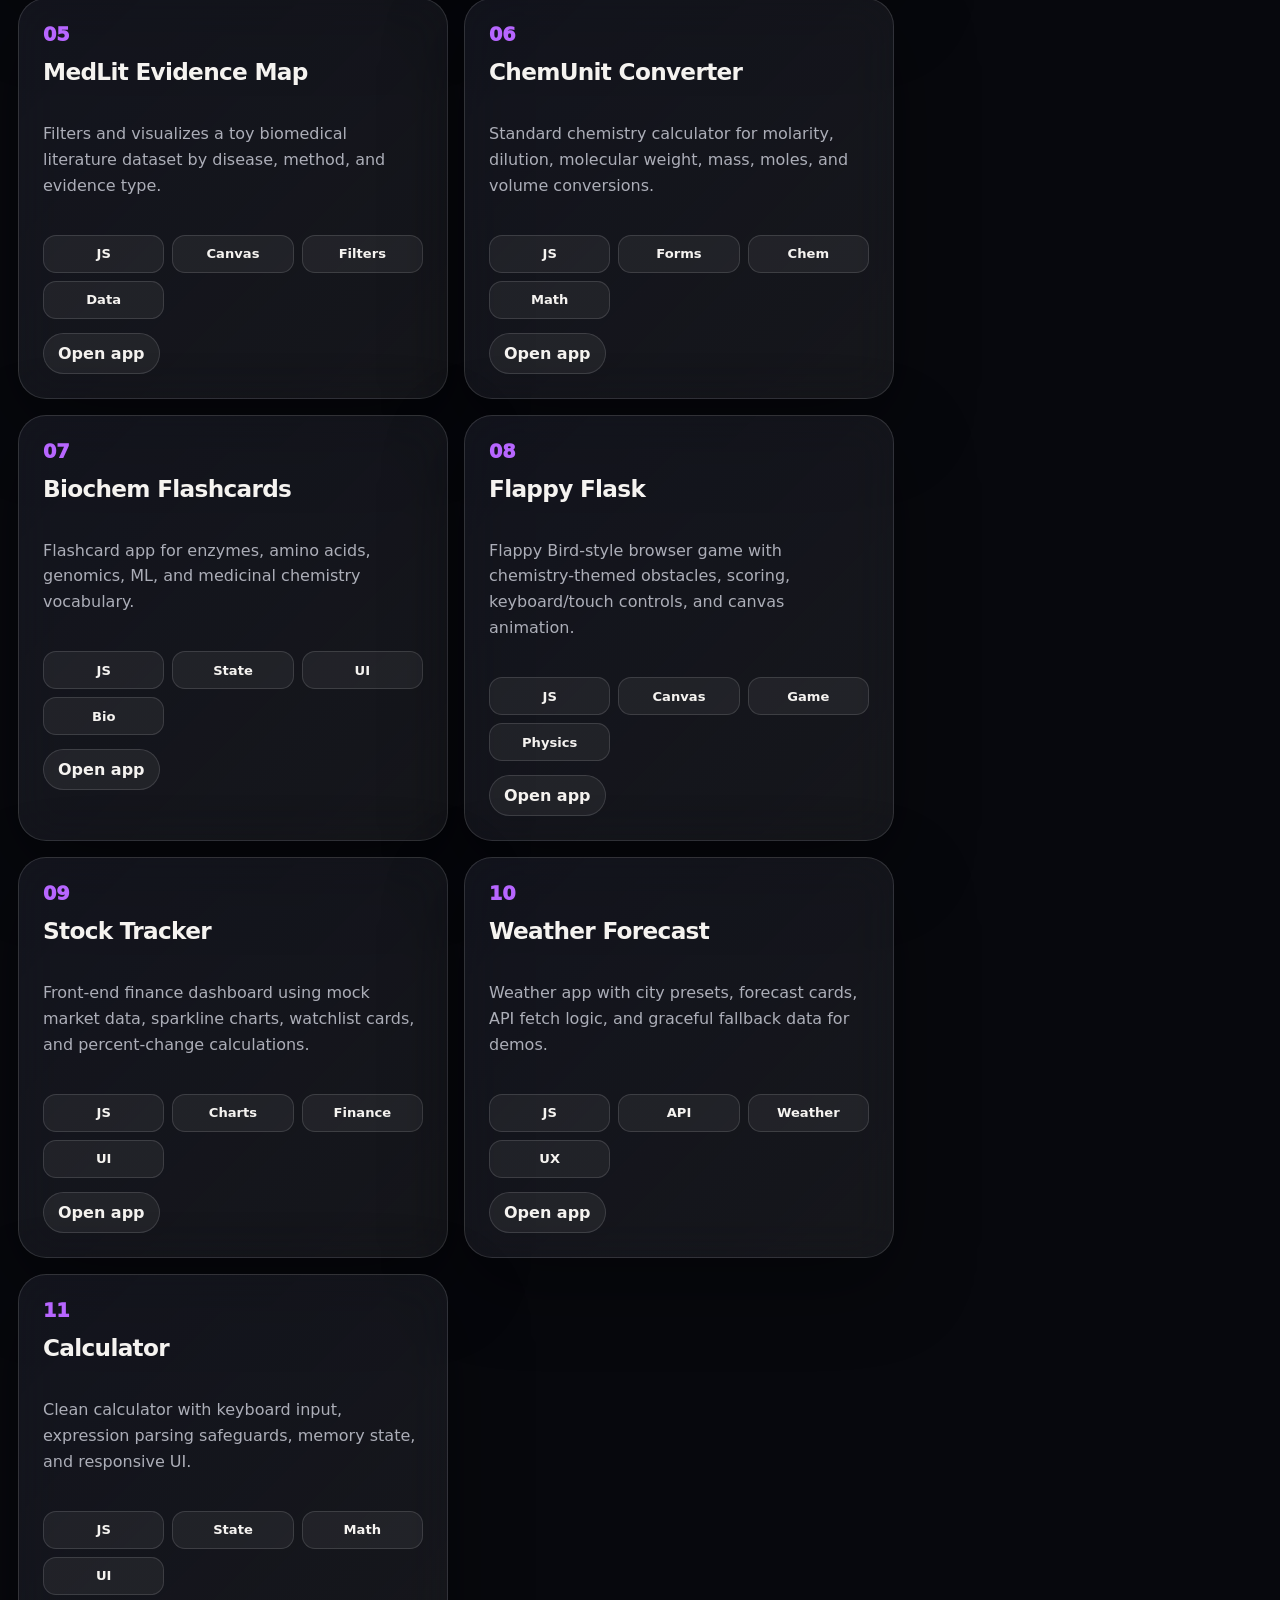
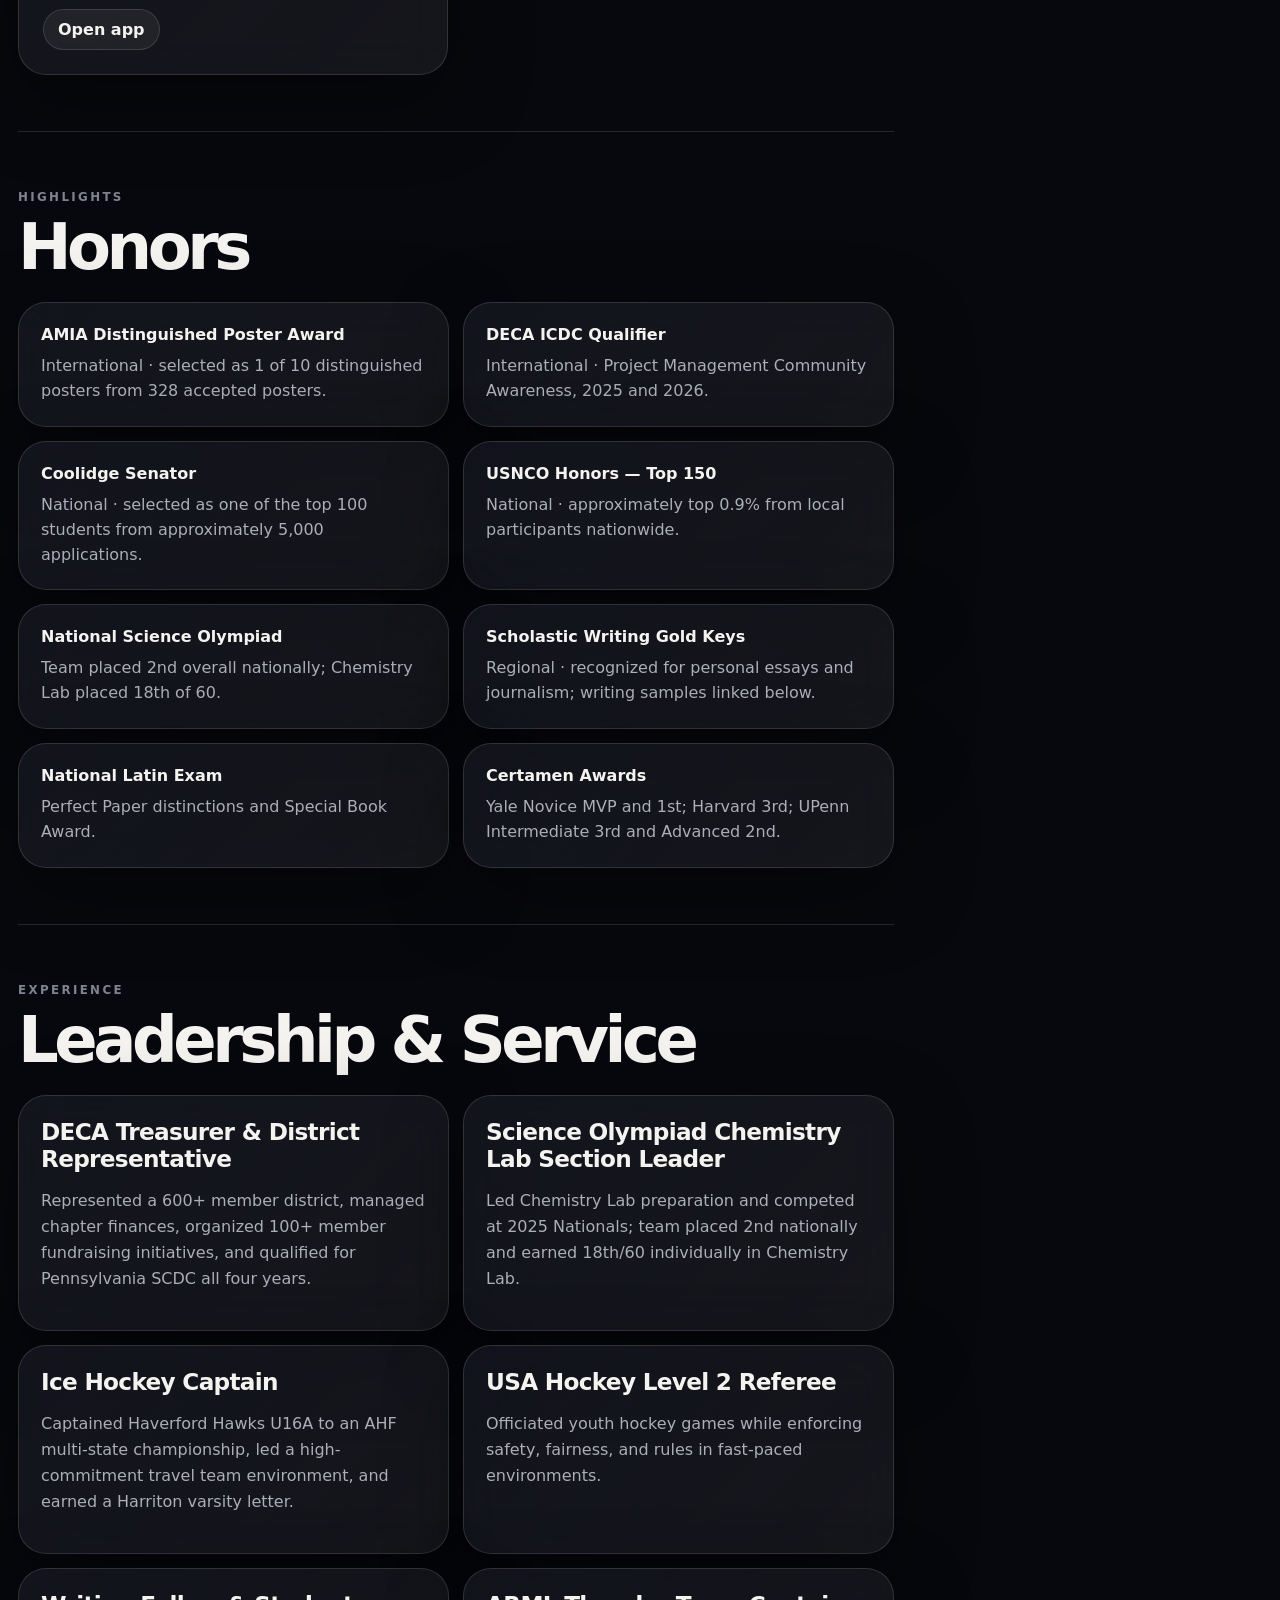
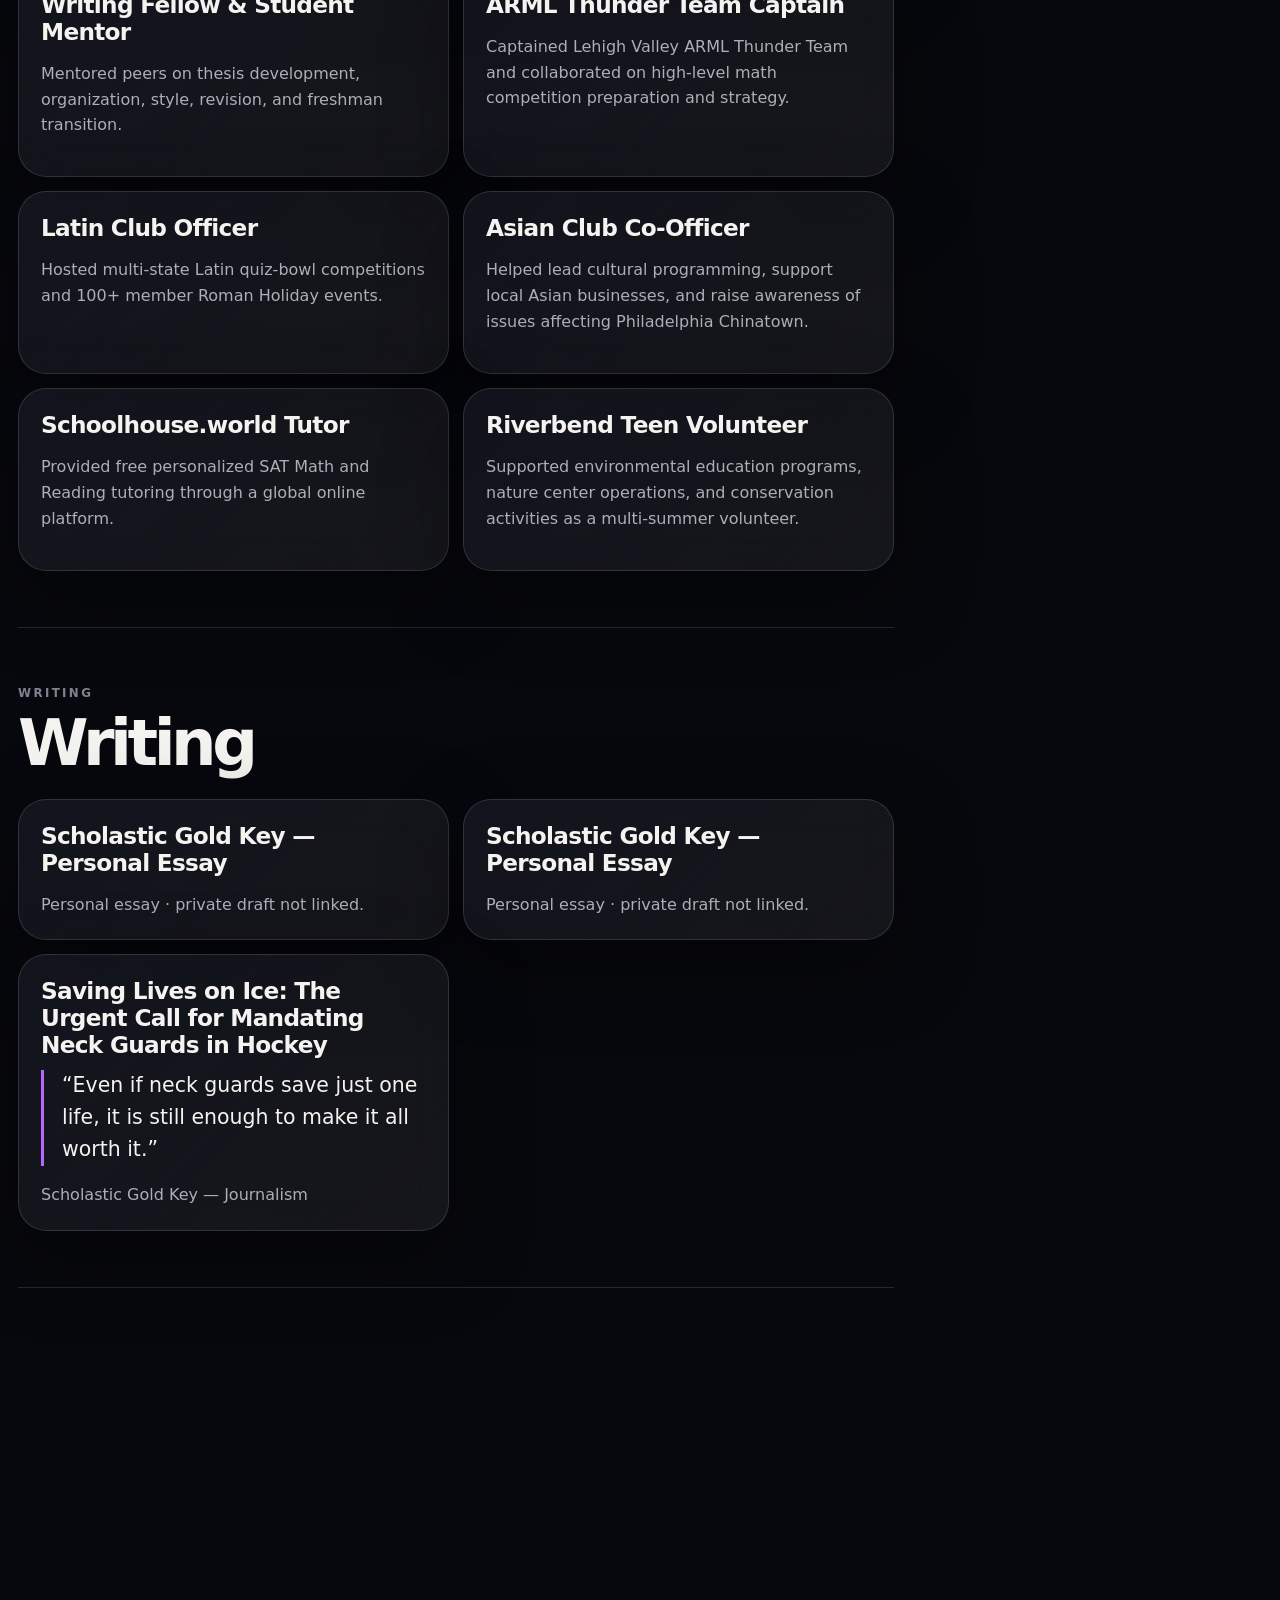
==== commit e1d0b724: "Add files via upload" ====
--- a/index.html
+++ b/index.html
@@ -89,17 +89,17 @@
         <p class="section-kicker">Builds</p>
         <h2>Projects</h2>
         <div class="project-grid">
-          <article class="glass project-card primary"><span class="num">01</span><h3>BACE1 QSAR Lab</h3><p>Toy QSAR dashboard for compound descriptors, predicted activity, and synthetic/public-safe example compounds.</p><div class="stack-list"><span>JS</span><span>ML</span><span>QSAR</span><span>Canvas</span><span>Data</span></div><a href="apps/bace1-qsar-lab/index.html">Open app</a></article>
-          <article class="glass project-card primary"><span class="num">02</span><h3>Molecule Designer</h3><p>Medicinal chemistry toy that sketches molecule concepts and scores realism, drug-likeness, and BACE1-fit heuristics.</p><div class="stack-list"><span>JS</span><span>HTML</span><span>CSS</span><span>Canvas</span><span>Chem</span></div><a href="apps/molecule-designer/index.html">Open app</a></article>
-          <article class="glass project-card"><span class="num">03</span><h3>RareDx Splicing Explainer</h3><p>Interactive genomics explainer for exon skipping, cryptic splice sites, intron retention, and expression outliers.</p><div class="stack-list"><span>JS</span><span>SVG</span><span>RNA</span><span>Genomics</span></div><a href="apps/raredx-splicing-explainer/index.html">Open app</a></article>
-          <article class="glass project-card"><span class="num">04</span><h3>Clinical Trial Criteria Parser</h3><p>NLP-style tool that turns free-text inclusion/exclusion criteria into structured eligibility checklists.</p><div class="stack-list"><span>JS</span><span>Regex</span><span>NLP</span><span>Forms</span></div><a href="apps/clinical-trial-parser/index.html">Open app</a></article>
-          <article class="glass project-card"><span class="num">05</span><h3>MedLit Evidence Map</h3><p>Filters and visualizes a toy biomedical literature dataset by disease, method, and evidence type.</p><div class="stack-list"><span>JS</span><span>Canvas</span><span>Filters</span><span>Data</span></div><a href="apps/medlit-evidence-map/index.html">Open app</a></article>
-          <article class="glass project-card"><span class="num">06</span><h3>ChemUnit Converter</h3><p>Standard chemistry calculator for molarity, dilution, molecular weight, mass, moles, and volume conversions.</p><div class="stack-list"><span>JS</span><span>Forms</span><span>Chem</span><span>Math</span></div><a href="apps/chem-unit-converter/index.html">Open app</a></article>
-          <article class="glass project-card"><span class="num">07</span><h3>Biochem Flashcards</h3><p>Flashcard app for enzymes, amino acids, genomics, ML, and medicinal chemistry vocabulary.</p><div class="stack-list"><span>JS</span><span>State</span><span>UI</span><span>Bio</span></div><a href="apps/biochem-flashcards/index.html">Open app</a></article>
-          <article class="glass project-card"><span class="num">08</span><h3>Flappy Flask</h3><p>Flappy Bird-style browser game with chemistry-themed obstacles, scoring, keyboard/touch controls, and canvas animation.</p><div class="stack-list"><span>JS</span><span>Canvas</span><span>Game</span><span>Physics</span></div><a href="apps/flappy-flask/index.html">Open app</a></article>
-          <article class="glass project-card"><span class="num">09</span><h3>Stock Tracker</h3><p>Front-end finance dashboard using mock market data, sparkline charts, watchlist cards, and percent-change calculations.</p><div class="stack-list"><span>JS</span><span>Charts</span><span>Finance</span><span>UI</span></div><a href="apps/stock-tracker/index.html">Open app</a></article>
-          <article class="glass project-card"><span class="num">10</span><h3>Weather Forecast</h3><p>Weather app with city presets, forecast cards, API fetch logic, and graceful fallback data for demos.</p><div class="stack-list"><span>JS</span><span>API</span><span>Weather</span><span>UX</span></div><a href="apps/weather-forecast/index.html">Open app</a></article>
-          <article class="glass project-card"><span class="num">11</span><h3>Calculator</h3><p>Clean calculator with keyboard input, expression parsing safeguards, memory state, and responsive UI.</p><div class="stack-list"><span>JS</span><span>State</span><span>Math</span><span>UI</span></div><a href="apps/calculator/index.html">Open app</a></article>
+          <article class="glass project-card primary"><span class="num">01</span><h3>BACE1 QSAR Lab</h3><p>Toy QSAR dashboard for compound descriptors, predicted activity, and synthetic/public-safe example compounds.</p><div class="stack-list"><span>JS</span><span>ML</span><span>QSAR</span><span>Canvas</span><span>Data</span></div><a href="https://davudshein.github.io/Projects/apps/bace1-qsar-lab/" target="_blank" rel="noreferrer">Open app</a></article>
+          <article class="glass project-card primary"><span class="num">02</span><h3>Molecule Designer</h3><p>Medicinal chemistry toy that sketches molecule concepts and scores realism, drug-likeness, and BACE1-fit heuristics.</p><div class="stack-list"><span>JS</span><span>HTML</span><span>CSS</span><span>Canvas</span><span>Chem</span></div><a href="https://davudshein.github.io/Projects/apps/molecule-designer/" target="_blank" rel="noreferrer">Open app</a></article>
+          <article class="glass project-card"><span class="num">03</span><h3>RareDx Splicing Explainer</h3><p>Interactive genomics explainer for exon skipping, cryptic splice sites, intron retention, and expression outliers.</p><div class="stack-list"><span>JS</span><span>SVG</span><span>RNA</span><span>Genomics</span></div><a href="https://davudshein.github.io/Projects/apps/raredx-splicing-explainer/" target="_blank" rel="noreferrer">Open app</a></article>
+          <article class="glass project-card"><span class="num">04</span><h3>Clinical Trial Criteria Parser</h3><p>NLP-style tool that turns free-text inclusion/exclusion criteria into structured eligibility checklists.</p><div class="stack-list"><span>JS</span><span>Regex</span><span>NLP</span><span>Forms</span></div><a href="https://davudshein.github.io/Projects/apps/clinical-trial-parser/" target="_blank" rel="noreferrer">Open app</a></article>
+          <article class="glass project-card"><span class="num">05</span><h3>MedLit Evidence Map</h3><p>Filters and visualizes a toy biomedical literature dataset by disease, method, and evidence type.</p><div class="stack-list"><span>JS</span><span>Canvas</span><span>Filters</span><span>Data</span></div><a href="https://davudshein.github.io/Projects/apps/medlit-evidence-map/" target="_blank" rel="noreferrer">Open app</a></article>
+          <article class="glass project-card"><span class="num">06</span><h3>ChemUnit Converter</h3><p>Standard chemistry calculator for molarity, dilution, molecular weight, mass, moles, and volume conversions.</p><div class="stack-list"><span>JS</span><span>Forms</span><span>Chem</span><span>Math</span></div><a href="https://davudshein.github.io/Projects/apps/chem-unit-converter/" target="_blank" rel="noreferrer">Open app</a></article>
+          <article class="glass project-card"><span class="num">07</span><h3>Biochem Flashcards</h3><p>Flashcard app for enzymes, amino acids, genomics, ML, and medicinal chemistry vocabulary.</p><div class="stack-list"><span>JS</span><span>State</span><span>UI</span><span>Bio</span></div><a href="https://davudshein.github.io/Projects/apps/biochem-flashcards/" target="_blank" rel="noreferrer">Open app</a></article>
+          <article class="glass project-card"><span class="num">08</span><h3>Flappy Flask</h3><p>Flappy Bird-style browser game with chemistry-themed obstacles, scoring, keyboard/touch controls, and canvas animation.</p><div class="stack-list"><span>JS</span><span>Canvas</span><span>Game</span><span>Physics</span></div><a href="https://davudshein.github.io/Projects/apps/flappy-flask/" target="_blank" rel="noreferrer">Open app</a></article>
+          <article class="glass project-card"><span class="num">09</span><h3>Stock Tracker</h3><p>Front-end finance dashboard using mock market data, sparkline charts, watchlist cards, and percent-change calculations.</p><div class="stack-list"><span>JS</span><span>Charts</span><span>Finance</span><span>UI</span></div><a href="https://davudshein.github.io/Projects/apps/stock-tracker/" target="_blank" rel="noreferrer">Open app</a></article>
+          <article class="glass project-card"><span class="num">10</span><h3>Weather Forecast</h3><p>Weather app with city presets, forecast cards, API fetch logic, and graceful fallback data for demos.</p><div class="stack-list"><span>JS</span><span>API</span><span>Weather</span><span>UX</span></div><a href="https://davudshein.github.io/Projects/apps/weather-forecast/" target="_blank" rel="noreferrer">Open app</a></article>
+          <article class="glass project-card"><span class="num">11</span><h3>Calculator</h3><p>Clean calculator with keyboard input, expression parsing safeguards, memory state, and responsive UI.</p><div class="stack-list"><span>JS</span><span>State</span><span>Math</span><span>UI</span></div><a href="https://davudshein.github.io/Projects/apps/calculator/" target="_blank" rel="noreferrer">Open app</a></article>
         </div>
       </section>
 
